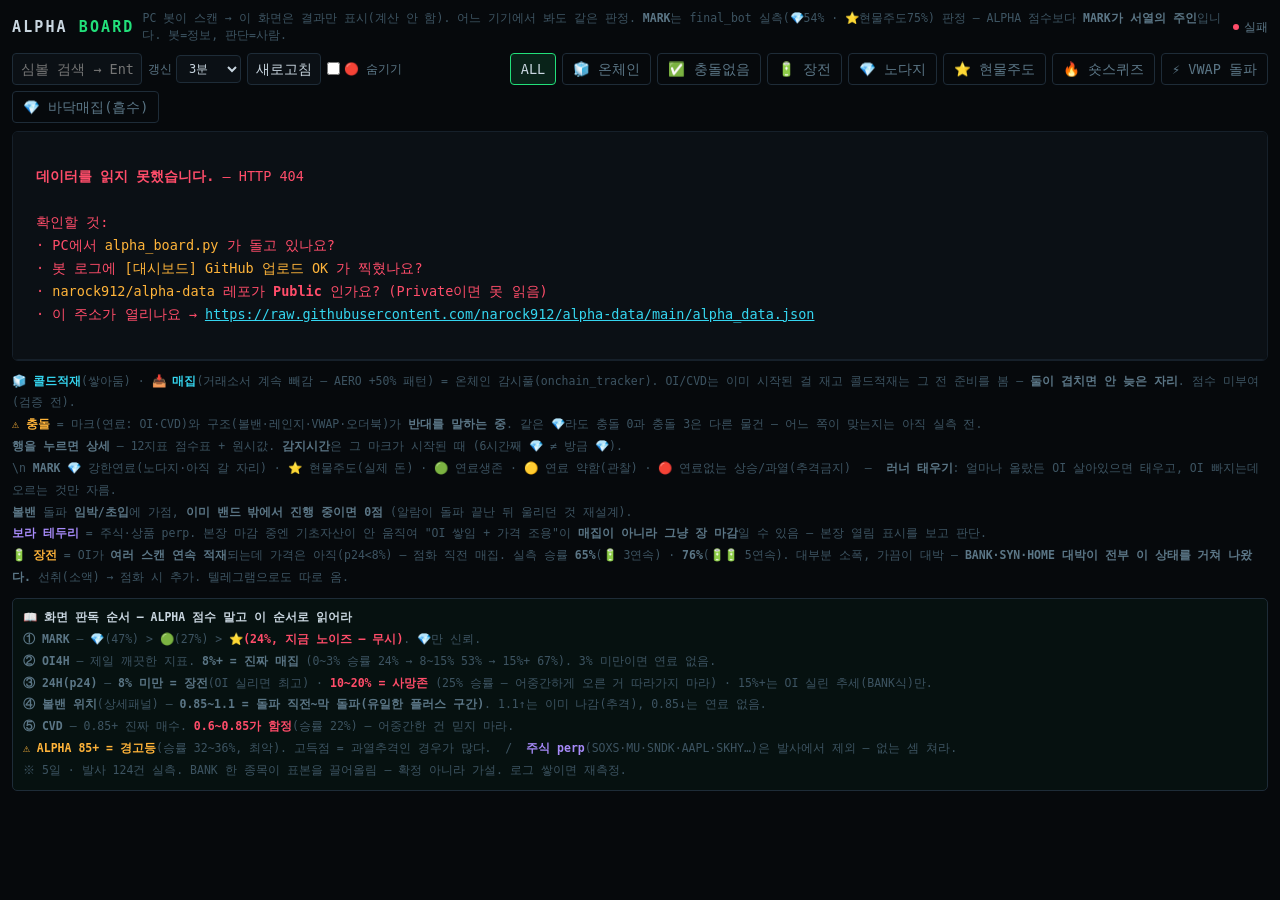
==== index.html @ 2ecbd3dd "Add files via upload" ====
<!DOCTYPE html>
<html lang="ko">
<head>
<meta charset="utf-8">
<meta name="viewport" content="width=device-width, initial-scale=1">
<title>ALPHA BOARD — 판정 순위판</title>
<style>
  :root{
    --bg:#06090c; --panel:#0b1015; --line:#16202a; --line2:#1e2c38;
    --tx:#c9d6e0; --dim:#5b7686; --dim2:#3d5462;
    --grn:#22e07a; --red:#ff4d6a; --amb:#ffb43a; --cyn:#35d6f0; --pur:#a78bfa;
  }
  *{box-sizing:border-box;margin:0;padding:0}
  body{
    background:var(--bg); color:var(--tx);
    font:13.5px/1.5 ui-monospace,"SF Mono",Menlo,Consolas,"Nanum Gothic Coding",monospace;
    -webkit-font-smoothing:antialiased;
  }
  a{color:inherit}
  .wrap{padding:10px 12px 40px}

  /* ── 헤더 ── */
  .top{display:flex;flex-wrap:wrap;gap:8px;align-items:center;margin-bottom:8px}
  .brand{font-weight:700;letter-spacing:.14em;font-size:15px}
  .brand span{color:var(--grn)}
  .note{color:var(--dim2);font-size:11.5px;flex:1 1 260px;line-height:1.5}
  .stat{color:var(--dim);font-size:12px;white-space:nowrap}
  .stat b{color:var(--tx);font-weight:600}
  .live{display:inline-block;width:6px;height:6px;border-radius:50%;
        background:var(--grn);margin-right:5px;vertical-align:1px}
  .live.off{background:var(--red)}
  @media (prefers-reduced-motion:no-preference){
    .live{animation:pulse 2s infinite}
    @keyframes pulse{50%{opacity:.25}}
  }

  /* ── 컨트롤 ── */
  .bar{display:flex;flex-wrap:wrap;gap:6px;align-items:center;margin-bottom:8px}
  input,select,button{
    font:inherit;background:var(--panel);color:var(--tx);
    border:1px solid var(--line2);border-radius:4px;padding:5px 8px;
  }
  input:focus-visible,select:focus-visible,button:focus-visible,
  .tab:focus-visible,th:focus-visible{outline:2px solid var(--cyn);outline-offset:1px}
  button{cursor:pointer}
  button:hover{border-color:var(--dim)}
  .tab{
    background:transparent;border:1px solid var(--line2);border-radius:4px;
    padding:5px 10px;cursor:pointer;color:var(--dim);white-space:nowrap;
  }
  .tab[aria-selected="true"]{color:var(--tx);border-color:var(--grn);
    background:color-mix(in srgb,var(--grn) 12%,transparent)}
  label.f{color:var(--dim);font-size:12px;display:flex;align-items:center;gap:4px}

  /* ── 표 ── */
  .scroll{overflow-x:auto;border:1px solid var(--line);border-radius:6px;background:var(--panel)}
  table{border-collapse:collapse;width:100%;min-width:1980px}
  th,td{padding:7px 9px;text-align:left;white-space:nowrap;
        border-bottom:1px solid var(--line)}
  thead th{
    position:sticky;top:0;z-index:2;background:#080d11;
    color:var(--dim2);font-size:11px;font-weight:700;letter-spacing:.09em;
    cursor:pointer;user-select:none;
  }
  thead th:hover{color:var(--dim)}
  th .ar{color:var(--grn)}
  tbody tr:hover{background:#0f161d}
  tbody tr.tradfi td:first-child{border-left:2px solid var(--pur)}

  .sym{font-weight:700;font-size:14.5px;letter-spacing:.03em}
  .mark{font-size:17px}
  .why{color:var(--dim);font-size:11.5px}
  .chip{
    display:inline-block;padding:2px 6px;border-radius:3px;font-size:11.5px;
    border:1px solid transparent;line-height:1.5;
  }
  .g{color:var(--grn);border-color:color-mix(in srgb,var(--grn) 40%,transparent);
     background:color-mix(in srgb,var(--grn) 10%,transparent)}
  .r{color:var(--red);border-color:color-mix(in srgb,var(--red) 40%,transparent);
     background:color-mix(in srgb,var(--red) 10%,transparent)}
  .a{color:var(--amb);border-color:color-mix(in srgb,var(--amb) 40%,transparent);
     background:color-mix(in srgb,var(--amb) 10%,transparent)}
  .c{color:var(--cyn);border-color:color-mix(in srgb,var(--cyn) 40%,transparent);
     background:color-mix(in srgb,var(--cyn) 10%,transparent)}
  .n{color:var(--dim2);border-color:var(--line2)}
  .p{color:var(--pur);border-color:color-mix(in srgb,var(--pur) 40%,transparent);
     background:color-mix(in srgb,var(--pur) 10%,transparent)}
  .cf{display:inline-block;padding:1px 5px;border-radius:3px;font-size:10.5px;
      color:var(--amb);border:1px solid color-mix(in srgb,var(--amb) 45%,transparent);
      background:color-mix(in srgb,var(--amb) 12%,transparent);margin-left:4px}
  .okc{color:var(--grn);font-size:10.5px;margin-left:4px;opacity:.75}
  .ice{display:inline-block;padding:1px 5px;border-radius:3px;font-size:10.5px;
       color:var(--cyn);border:1px solid color-mix(in srgb,var(--cyn) 50%,transparent);
       background:color-mix(in srgb,var(--cyn) 14%,transparent);margin-left:4px;font-weight:700}
  .num{text-align:right;font-variant-numeric:tabular-nums}
  /* 핵심숫자(근거) 블록과 지표chip(참고) 블록을 시각적으로 가른다 */
  th:nth-child(8),td:nth-child(8){border-left:1px solid var(--line2)}
  th:nth-child(5),td:nth-child(5){border-left:1px solid var(--line2)}
  .up{color:var(--grn)} .dn{color:var(--red)}

  /* ALPHA 막대 */
  .alpha{display:flex;align-items:center;gap:6px;min-width:96px}
  .alpha b{width:34px;text-align:right;font-variant-numeric:tabular-nums}
  .bar-o{flex:1;height:4px;background:var(--line2);border-radius:2px;overflow:hidden}
  .bar-i{height:100%;background:var(--grn)}

  /* 상태 */
  .msg{padding:26px 14px;text-align:center;color:var(--dim)}
  .msg.err{color:var(--red);text-align:left;line-height:1.7}
  .msg.err code{color:var(--amb)}
  /* 상세 패널 */
  .ov{position:fixed;inset:0;background:rgba(3,6,9,.82);z-index:50;
      display:flex;align-items:flex-start;justify-content:center;
      padding:24px 12px;overflow:auto}
  .ov[hidden]{display:none}
  .card{background:var(--panel);border:1px solid var(--line2);border-radius:8px;
        width:min(720px,100%);padding:16px 18px 18px}
  .card h2{font-size:16px;font-weight:700;letter-spacing:.03em;
           display:flex;align-items:center;gap:8px;flex-wrap:wrap}
  .card h2 .x{margin-left:auto;background:transparent;border:1px solid var(--line2);
              color:var(--dim);border-radius:4px;padding:2px 9px;cursor:pointer;font-size:14px}
  .card h2 .x:hover{color:var(--tx);border-color:var(--dim)}
  .sub{color:var(--dim);font-size:12.5px;margin:4px 0 12px;line-height:1.7}
  .sec{color:var(--dim2);font-size:11px;letter-spacing:.12em;font-weight:600;
       border-bottom:1px solid var(--line);padding-bottom:4px;margin:14px 0 8px}
  .sr{display:grid;grid-template-columns:76px 1fr 88px 38px;gap:9px;
      align-items:center;padding:4px 0;font-size:12.5px}
  .sr .nm{color:var(--dim)}
  .sr .tk{height:4px;background:var(--line2);border-radius:2px;position:relative;overflow:hidden}
  .sr .tk i{position:absolute;top:0;bottom:0;left:50%;border-radius:2px}
  .sr .sc{text-align:right;font-variant-numeric:tabular-nums;font-weight:700}
  .kv{display:grid;grid-template-columns:repeat(auto-fill,minmax(132px,1fr));gap:6px}
  .kv div{background:#0e151b;border:1px solid var(--line);border-radius:4px;padding:6px 8px}
  .kv b{display:block;color:var(--dim2);font-size:10.5px;letter-spacing:.08em;
        font-weight:600;margin-bottom:2px}
  .kv span{font-size:13.5px;font-variant-numeric:tabular-nums}
  tbody tr{cursor:pointer}
  .tm{font-size:12.5px;font-variant-numeric:tabular-nums}
  .tm i{display:block;color:var(--dim2);font-size:11px;font-style:normal}
  .legend{margin-top:10px;color:var(--dim2);font-size:11.5px;line-height:1.9}
  .legend b{color:var(--dim)}
</style>
</head>
<body>
<div class="wrap">

  <div class="top">
    <div class="brand">ALPHA <span>BOARD</span></div>
    <div class="note">
      PC 봇이 스캔 → 이 화면은 결과만 표시(계산 안 함). 어느 기기에서 봐도 같은 판정.
      <b style="color:var(--dim)">MARK</b>는 final_bot 실측(💎54% · ⭐현물주도75%) 판정 —
      ALPHA 점수보다 <b style="color:var(--dim)">MARK가 서열의 주인</b>입니다.
      봇=정보, 판단=사람.
    </div>
    <div class="stat" id="stat"><span class="live off"></span>대기</div>
  </div>

  <div class="bar">
    <input id="q" placeholder="심볼 검색 → Enter" style="width:130px" aria-label="심볼 검색">
    <label class="f">갱신
      <select id="iv">
        <option value="0">수동</option>
        <option value="60000">1분</option>
        <option value="180000" selected>3분</option>
        <option value="600000">10분</option>
      </select>
    </label>
    <button id="go">새로고침</button>
    <label class="f" title="🔴는 '이거 쫓지 마라' 경고 — 급등주를 봤을 때 필요합니다">
      <input type="checkbox" id="hidered" style="width:13px;height:13px;accent-color:var(--grn)">
      🔴 숨기기
    </label>
    <span style="flex:1"></span>
    <button class="tab" data-f="all" aria-selected="true">ALL</button>
    <button class="tab" data-f="ice" aria-selected="false"
      title="콜드적재 + 매집 — 준비(온체인) + 점화(OI/CVD) 이중확인">🧊 온체인</button>
    <button class="tab" data-f="clean" aria-selected="false"
      title="연료(마크)와 구조(볼밴·레인지·VWAP·오더북)가 같은 말을 하는 것만">✅ 충돌없음</button>
    <button class="tab" data-f="load" aria-selected="false"
      title="OI 적재 지속 + 가격 아직 = 점화 직전 (실측 승률 65~76%)">🔋 장전</button>
    <button class="tab" data-f="dia" aria-selected="false">💎 노다지</button>
    <button class="tab" data-f="spot" aria-selected="false">⭐ 현물주도</button>
    <button class="tab" data-f="sq" aria-selected="false">🔥 숏스퀴즈</button>
    <button class="tab" data-f="vwap" aria-selected="false">⚡ VWAP 돌파</button>
    <button class="tab" data-f="acc" aria-selected="false">💎 바닥매집(흡수)</button>
  </div>

  <div class="scroll">
    <table>
      <thead><tr id="head"></tr></thead>
      <tbody id="body"><tr><td colspan="19"><div class="msg">불러오는 중…</div></td></tr></tbody>
    </table>
  </div>

  <div class="legend">
    <b style="color:var(--cyn)">🧊 콜드적재</b>(쌓아둠) · <b style="color:var(--cyn)">📥 매집</b>(거래소서 계속 빼감 — AERO +50% 패턴)
    = 온체인 감시풀(onchain_tracker).
    OI/CVD는 이미 시작된 걸 재고 콜드적재는 그 전 준비를 봄 — <b>둘이 겹치면 안 늦은 자리</b>.
    점수 미부여(검증 전).<br>
    <b style="color:var(--amb)">⚠️ 충돌</b> = 마크(연료: OI·CVD)와 구조(볼밴·레인지·VWAP·오더북)가
    <b>반대를 말하는 중</b>. 같은 💎라도 충돌 0과 충돌 3은 다른 물건 —
    어느 쪽이 맞는지는 아직 실측 전.<br>
    <b>행을 누르면 상세</b> — 12지표 점수표 + 원시값. <b>감지시간</b>은 그 마크가 시작된 때 (6시간째 💎 ≠ 방금 💎).<br>\n    <b>MARK</b> 💎 강한연료(노다지·아직 갈 자리) · ⭐ 현물주도(실제 돈) · 🟢 연료생존 ·
    🟡 연료 약함(관찰) · 🔴 연료없는 상승/과열(추격금지) &nbsp;—&nbsp;
    <b>러너 태우기</b>: 얼마나 올랐든 OI 살아있으면 태우고, OI 빠지는데 오르는 것만 자름.<br>
    <b>볼밴</b> 돌파 <b>임박/초입</b>에 가점, <b>이미 밴드 밖에서 진행 중이면 0점</b>
    (알람이 돌파 끝난 뒤 울리던 것 재설계).<br>
    <b style="color:var(--pur)">보라 테두리</b> = 주식·상품 perp. 본장 마감 중엔 기초자산이 안 움직여
    "OI 쌓임 + 가격 조용"이 <b>매집이 아니라 그냥 장 마감</b>일 수 있음 — 본장 열림 표시를 보고 판단.<br>
    <b style="color:var(--amb)">🔋 장전</b> = OI가 <b>여러 스캔 연속 적재</b>되는데 가격은 아직(p24&lt;8%) — 점화 직전 매집.
    실측 승률 <b>65%</b>(🔋 3연속) · <b>76%</b>(🔋🔋 5연속). 대부분 소폭, 가끔이 대박 —
    <b>BANK·SYN·HOME 대박이 전부 이 상태를 거쳐 나왔다.</b> 선취(소액) → 점화 시 추가.
    텔레그램으로도 따로 옴.

    <div style="margin-top:9px;padding:8px 10px;border:1px solid var(--line2);border-radius:5px;
                background:color-mix(in srgb,var(--grn) 4%,transparent)">
      <b style="color:var(--tx)">📖 화면 판독 순서 — ALPHA 점수 말고 이 순서로 읽어라</b><br>
      <b>① MARK</b> — 💎(47%) &gt; 🟢(27%) &gt; <b style="color:var(--red)">⭐(24%, 지금 노이즈 — 무시)</b>.
      💎만 신뢰.<br>
      <b>② OI4H</b> — 제일 깨끗한 지표. <b style="color:var(--dim)">8%+ = 진짜 매집</b>
      (0~3% 승률 24% → 8~15% 53% → 15%+ 67%). 3% 미만이면 연료 없음.<br>
      <b>③ 24H(p24)</b> — <b>8% 미만 = 장전</b>(OI 실리면 최고) · <b style="color:var(--red)">10~20% = 사망존</b>
      (25% 승률 — 어중간하게 오른 거 따라가지 마라) · 15%+는 OI 실린 추세(BANK식)만.<br>
      <b>④ 볼밴 위치</b>(상세패널) — <b style="color:var(--dim)">0.85~1.1 = 돌파 직전~막 돌파(유일한 플러스 구간)</b>.
      1.1↑는 이미 나감(추격), 0.85↓는 연료 없음.<br>
      <b>⑤ CVD</b> — 0.85+ 진짜 매수. <b style="color:var(--red)">0.6~0.85가 함정</b>(승률 22%) — 어중간한 건 믿지 마라.<br>
      <b style="color:var(--amb)">⚠️ ALPHA 85+ = 경고등</b>(승률 32~36%, 최악). 고득점 = 과열추격인 경우가 많다.
      &nbsp;/&nbsp; <b style="color:var(--pur)">주식 perp</b>(SOXS·MU·SNDK·AAPL·SKHY…)은 발사에서 제외 — 없는 셈 쳐라.<br>
      <span style="color:var(--dim2)">※ 5일 · 발사 124건 실측. BANK 한 종목이 표본을 끌어올림 — 확정 아니라 가설. 로그 쌓이면 재측정.</span>
    </div>
  </div>
</div>

<div class="ov" id="ov" hidden role="dialog" aria-modal="true" aria-label="종목 상세">
  <div class="card" id="card"></div>
</div>

<script>
/* ══════════════════════════════════════════════════════════════
   ALPHA BOARD — 뷰어 (계산 0줄)
   alpha_data.json 을 읽어 그리기만 한다. 판정/점수는 전부 alpha_board.py.
   이유: 브라우저에서도 계산하면 entry_mark 구현체가 2개가 되고 조용히 갈라진다.
        화면엔 💎인데 텔레는 안 오는 버그 → 엔진은 하나만.
   ══════════════════════════════════════════════════════════════ */
/* ── 설정 — 레포/아이디 바꿨으면 여기만 고치면 됨 ─────────────────────
   JSON을 Pages 레포가 아니라 별도 레포에서 읽는 이유:
   GitHub Pages는 시간당 빌드 10회 소프트 제한이 있어서, 3분마다 푸시하면
   시간당 20회 → 절반이 큐에 갇혀 '업로드는 OK인데 웹은 옛날 데이터'가 된다.
   Pages 없는 레포는 빌드가 아예 안 생기므로 제한과 무관.               */
const GH_OWNER = "narock912";
const GH_DATA  = "alpha-data";      // JSON 전용 레포 (Pages 끄기)
const GH_BR    = "main";
const DATA_URL = `https://raw.githubusercontent.com/${GH_OWNER}/${GH_DATA}/${GH_BR}/alpha_data.json`;
const LOCAL_URL = "alpha_data.json";   // 로컬 테스트용 폴백 (HTML 옆에 json 두고 열 때)
const MARK_ORDER = {"💎":0,"⭐":1,"🟢":2,"🟡":3,"🔴":4};
const $ = s => document.querySelector(s);
const num = (x,d=0) => { const v=parseFloat(x); return Number.isFinite(v)?v:d; };

let D = null, FILT = "all", SORT = {k:"mark", asc:true}, TIMER = null;

/* 컬럼은 JSON의 cols가 정한다 — 봇에 지표를 추가해도 이 파일은 안 고쳐도 됨.
   지표 컬럼(g)은 chip으로, 숫자 컬럼은 우측정렬로 그린다. */
const NUMCOLS = [["oi4","OI 4H"],["cvd","CVD"],["fr","FR%"],["p24","24H"]];
const FIXED   = [["since","감지시간"],["mark","MARK"],["base","SYMBOL"],["alpha","ALPHA"]];
let CHIPCOLS = [];
/* 순서: [감지시간·MARK·SYMBOL·ALPHA] → [OI/CVD/FR/24H] → [12지표 chip]
   핵심숫자를 앞으로 뺀 이유: OI 4H·CVD·FR·24H 는 MARK를 결정하는 '근거'다.
   chip 12개는 참고용인데 얘들이 앞을 다 먹으면 정작 근거를 보려고 가로스크롤을
   해야 한다. 판단에 필요한 순서대로 놓는다. */
const allCols = () => [...FIXED, ...NUMCOLS, ...CHIPCOLS.map(c=>[c,c])];
const SPAN = () => allCols().length;

async function load(){
  const stat = $("#stat");
  stat.innerHTML = '<span class="live"></span>불러오는 중…';
  try{
    // ?t= 는 캐시 무력화 — raw.githubusercontent 는 5분 캐시라 이게 없으면 옛 데이터를 문다
    let j = null, err = null;
    for(const u of [DATA_URL, LOCAL_URL]){        // 원격 → 실패시 로컬(테스트용)
      try{
        const r = await fetch(`${u}?t=${Date.now()}`, {cache:"no-store"});
        if(!r.ok){ err = "HTTP " + r.status; continue; }
        j = await r.json(); break;
      }catch(e){ err = String(e.message || e); }
    }
    if(!j) throw new Error(err || "불러오기 실패");
    if(!j || !Array.isArray(j.rows)) throw new Error("rows 없음 — 봇이 아직 안 올렸을 수 있음");
    CHIPCOLS = Array.isArray(j.cols) && j.cols.length
      ? j.cols.filter(c => typeof c === "string")
      : ["흡수/이탈","VWAP","MTF","스퀴즈","ATR","FLOW","SURGE"];  // 구버전 JSON 대비
    D = j;
    render();
    const age = Math.round((Date.now()/1000 - num(j.updated_ts))/60);
    const stale = age > Math.max(10, num(j.scan_sec,180)/60*3);
    stat.innerHTML = `<span class="live ${stale?"off":""}"></span>`
      + `<b>${j.rows.length}</b> symbols · ${j.updated || "?"}`
      + (stale ? ` <b style="color:var(--red)">· ${age}분 전 (봇 멈춤?)</b>` : "")
      + ` · 미국 본장 <b style="color:${j.us_open?"var(--grn)":"var(--dim2)"}">${j.us_open?"열림":"마감"}</b>`
      + ` · 청산WS <b style="color:${j.ws?"var(--grn)":"var(--red)"}">${j.ws?"연결":"끊김"}</b>`
      + (num(j.liq_events) ? ` <span style="color:var(--dim2)">(${num(j.liq_events).toLocaleString()}건)</span>` : "");
  }catch(e){
    stat.innerHTML = '<span class="live off"></span>실패';
    $("#body").innerHTML = `<tr><td colspan="${SPAN()}"><div class="msg err">
      <b>데이터를 읽지 못했습니다.</b> — ${String(e.message||e)}<br><br>
      확인할 것:<br>
      · PC에서 <code>alpha_board.py</code> 가 돌고 있나요?<br>
      · 봇 로그에 <code>[대시보드] GitHub 업로드 OK</code> 가 찍혔나요?<br>
      · <code>${GH_OWNER}/${GH_DATA}</code> 레포가 <b>Public</b> 인가요? (Private이면 못 읽음)<br>
      · 이 주소가 열리나요 → <a href="${DATA_URL}" target="_blank" rel="noopener"
        style="color:var(--cyn)">${DATA_URL}</a>
    </div></td></tr>`;
  }
}

function render(){
  if(!D) return;
  const q = $("#q").value.trim().toUpperCase();
  let r = D.rows.slice();
  if($("#hidered").checked) r = r.filter(x => x.mark !== "🔴");
  if(q) r = r.filter(x => String(x.base||"").includes(q) || String(x.sym||"").includes(q));
  if(FILT==="ice")   r = r.filter(x => x.onchain);
  if(FILT==="clean") r = r.filter(x => ["💎","⭐","🟢"].includes(x.mark)
                                        && !(x.conflict||[]).length);
  if(FILT==="load") r = r.filter(x => x.loading);
  if(FILT==="dia")  r = r.filter(x => x.mark==="💎");
  if(FILT==="spot") r = r.filter(x => x.mark==="⭐");
  if(FILT==="sq")   r = r.filter(x => num(x.fr) < -0.01);
  if(FILT==="vwap") r = r.filter(x => !x.vwap_broke);
  if(FILT==="acc")  r = r.filter(x => num(x.oi4) >= 10 && num(x.p24) < 8);

  const k = SORT.k, sg = SORT.asc ? 1 : -1;
  const chipVal = (row,name) => {
    const g = Array.isArray(row.g) ? row.g.find(y => Array.isArray(y) && y[0]===name) : null;
    return g ? num(g[2]) : 0;
  };
  r.sort((a,b) => {
    if(k==="mark"){
      const d = (MARK_ORDER[a.mark]??9) - (MARK_ORDER[b.mark]??9);
      return d!==0 ? d*sg : num(b.alpha)-num(a.alpha);   // 동점은 항상 ALPHA 높은 순
    }
    if(k==="base") return String(a.base).localeCompare(String(b.base))*sg;
    if(CHIPCOLS.includes(k))
      return (chipVal(a,k)-chipVal(b,k))*sg;
    return (num(a[k])-num(b[k]))*sg;
  });

  $("#head").innerHTML = allCols().map(([key,lab]) =>
    `<th data-k="${key}" tabindex="0">${lab}${SORT.k===key?`<span class="ar">${SORT.asc?"▲":"▼"}</span>`:""}</th>`).join("");

  if(!r.length){
    $("#body").innerHTML = `<tr><td colspan="${SPAN()}"><div class="msg">
      조건에 맞는 종목이 없습니다 — 탭을 <b>ALL</b>로 바꿔보세요.</div></td></tr>`;
    return;
  }

  $("#body").innerHTML = r.map(x => {
    const G = Array.isArray(x.g) ? x.g : [];     // ← 방어: g 없으면 빈 배열 (지난번 .map() 크래시)
    const M = Object.fromEntries(G.filter(y=>Array.isArray(y)).map(y => [y[0], y]));
    const cell = name => {
      const y = M[name];
      if(!y) return `<td><span class="chip n">—</span></td>`;
      const v = num(y[2]);
      return `<td><span class="chip ${v>0?"g":v<0?"r":"n"}">${y[1]}</span></td>`;
    };
    const p24 = num(x.p24), oi4 = num(x.oi4), cvd = num(x.cvd), fr = num(x.fr);
    const alpha = Math.max(0, Math.min(100, num(x.alpha)));
    return `<tr class="${x.tradfi?"tradfi":""}" data-sym="${x.sym}">
      <td>${sinceCell(x)}</td>
      <td><span class="mark">${x.mark||"·"}</span></td>
      <td><span class="sym">${x.base||x.sym||"?"}</span>${x.tradfi?' <span class="chip p">주식</span>':""}
          ${x.spot_fuel?' <span class="chip c">현물</span>':""}${iceTag(x)}${x.loading?` <span class="chip a" title="OI 적재 지속 + 가격 아직 = 점화 직전 (실측 승률 ${x.loading>=2?"76":"65"}%)">🔋${x.loading>=2?"🔋":""} 장전</span>`:""}
          <div class="why">${x.why||""}${conflictTag(x)}</div></td>
      <td><div class="alpha"><b>${alpha}</b>
          <div class="bar-o"><div class="bar-i" style="width:${alpha}%"></div></div></div></td>
      <td class="num ${oi4>=0?"up":"dn"}">${oi4>=0?"+":""}${oi4.toFixed(1)}%</td>
      <td class="num ${cvd>=0.55?"up":cvd<0.5?"dn":""}">${(cvd*100).toFixed(0)}%</td>
      <td class="num ${fr<0?"up":"dn"}">${fr.toFixed(4)}%${fr<=-0.05?" ⚡":""}</td>
      <td class="num"><span class="${p24>=0?"up":"dn"}">${p24>=0?"+":""}${p24.toFixed(2)}%</span></td>
      ${CHIPCOLS.map(cell).join("")}
    </tr>`;
  }).join("");
}

/* ── 감지시간 — '방금 💎'와 '6시간째 💎'는 완전히 다른 상황이라 반드시 보여준다 ── */
const dur = mn => mn < 60 ? `${mn}분째`
  : mn < 1440 ? `${Math.floor(mn/60)}시간 ${mn%60}분째`
  : `${Math.floor(mn/1440)}일 ${Math.floor(mn%1440/60)}시간째`;
function sinceCell(x){
  const ts = num(x.since), mn = num(x.since_min);
  if(!ts) return `<span class="tm" style="color:var(--dim2)">—</span>`;
  const t = new Date(ts*1000).toLocaleTimeString("ko-KR",{hour:"2-digit",minute:"2-digit",hour12:false});
  const fresh = mn < 30;
  return `<span class="tm" style="color:${fresh?"var(--grn)":"var(--tx)"}">${t}<i>${mn?dur(mn):"방금"}</i></span>`;
}

/* ── 🧊 콜드적재 — onchain_tracker가 준 명단.
   OI/CVD는 '이미 시작된 것'을 재고, 콜드적재는 그 전 '준비 동작'을 본다.
   그래서 alpha_board 단독은 늘 늦는다(MET: 볼밴 이미 감 · 이미 +16%).
   준비(온체인) + 점화(OI/CVD)가 겹치는 자리가 유일하게 안 늦는 곳.
   ★ 단 점수는 안 준다 — 콜드 명단 실측이 절반 이상 마이너스라(IN -25%,
     GWEI -46%) 검증 전이다. alpha_stats가 🧊 유무로 성과를 갈라 답을 준다. */
const SRC_ICO = {"cold":"🧊", "accum":"📥", "cold+accum":"🧊📥"};
const SRC_TXT = {"cold":"콜드적재", "accum":"매집(거래소 인출)", "cold+accum":"콜드적재+매집"};
function iceTag(x){
  const c = x.onchain;
  if(!c || typeof c !== "object") return "";
  const src = c.src || "?";
  const d = [];
  if(c.cold_score != null) d.push(`콜드 ${c.cold_days}일 $${(num(c.cold_usd)/1e6).toFixed(1)}M 지갑${c.cold_wallets}`);
  if(c.accum_score != null) d.push(`매집 ${c.accum_days}일 $${(num(c.accum_usd)/1e6).toFixed(1)}M 지갑${c.accum_wallets} 인출${c.accum_wd}회`);
  if(c.conc) d.push("⚠️ 저float 고집중 — 왕복 주의");
  const days = c.cold_days ?? c.accum_days ?? "";
  return `<span class="ice" title="${SRC_TXT[src]||src} · 점수 ${c.score}\n${d.join("\n")}">`
       + `${SRC_ICO[src]||"🧊"} ${c.score}${days!==""?" · "+days+"d":""}</span>`;
}

/* ── 충돌 — 마크(연료)와 구조 지표가 반대를 말하는 지점 ──
   같은 💎라도 충돌 0(SNDK: 연료 찼는데 가격 안 움직임)과 충돌 3(MET: 연료만
   좋고 밴드는 이미 뚫림)은 완전히 다른 물건이다. 어느 쪽이 맞는지는 실측이
   답한다 — 여기선 어긋난 곳만 보여준다. 판단은 사람이. */
function conflictTag(x){
  if(!["💎","⭐","🟢"].includes(x.mark)) return "";
  const c = Array.isArray(x.conflict) ? x.conflict : [];
  return c.length
    ? `<span class="cf" title="연료는 좋다는데 구조는 반대">⚠️ ${c.join(" · ")}</span>`
    : `<span class="okc" title="연료와 구조가 같은 말">✅ 충돌없음</span>`;
}

/* ── 상세 패널 — 표엔 chip 라벨만 보이니 원시값은 여기서 ── */
function detail(sym){
  const x = (D?.rows||[]).find(r => r.sym === sym);
  if(!x) return;
  const G = Array.isArray(x.g) ? x.g.filter(y=>Array.isArray(y)) : [];
  const mx = Math.max(28, ...G.map(y=>Math.abs(num(y[2]))));
  const rows = G.map(y => {
    const v = num(y[2]), w = Math.abs(v)/mx*50;
    const col = v>0 ? "var(--grn)" : v<0 ? "var(--red)" : "var(--dim2)";
    return `<div class="sr">
      <div class="nm">${y[0]}</div>
      <div style="color:${v?col:"var(--dim)"}">${y[1]}</div>
      <div class="tk"><i style="background:${col};${v>=0?`left:50%;width:${w}%`:`right:50%;width:${w}%`}"></i></div>
      <div class="sc" style="color:${col}">${v>0?"+":""}${v||0}</div></div>`;
  }).join("");
  const f = (v,d=2,s="") => v===null||v===undefined||v==="" ? "—"
      : (typeof v==="number" ? (v>=0&&s==="+"?"+":"")+v.toFixed(d) : v);
  const liq = Array.isArray(x.liq)
    ? `숏 $${(num(x.liq[0])/1e3).toFixed(0)}K / 롱 $${(num(x.liq[1])/1e3).toFixed(0)}K (${num(x.liq[2])}건)`
    : "데이터 없음";
  const kv = [
    ["24H", f(x.p24,2,"+")+"%"], ["4H", f(x.ret4,2,"+")+"%"],
    ["OI 4H", f(x.oi4,1,"+")+"%"], ["OI 1H", f(x.oi1,1,"+")+"%"],
    ["CVD 매수", (num(x.cvd)*100).toFixed(0)+"%"], ["FR", f(x.fr,4,"+")+"%"],
    ["ATR", f(x.atr,2)+"%"], ["FLOW", f(x.flow,1,"+")],
    ["SURGE", "×"+f(x.surge,2)],
    ["볼밴 위치", f(x.bb_pos,2) + (x.bb_squeeze?" 압축":"") + (x.bb_just_broke?" 방금돌파":"")],
    ["레인지", x.rng===null||x.rng===undefined ? "—" : (num(x.rng)*100).toFixed(0)+"%"],
    ["김프", x.kimp===null||x.kimp===undefined ? "—" : f(x.kimp,2,"+")+"%"],
    ["청산 4H", liq],
    ["거래대금", "$"+(num(x.turnover)/1e6).toFixed(1)+"M"],
  ].map(([k,v]) => `<div><b>${k}</b><span>${v}</span></div>`).join("");
  const cd = (x.onchain && typeof x.onchain === "object") ? x.onchain : null;
  const iceBox = !cd ? "" : `<div class="sec">${SRC_ICO[cd.src]||"🧊"} ${SRC_TXT[cd.src]||cd.src} · 점수 ${cd.score}</div>
    <div class="sub" style="color:var(--cyn)">
      ${cd.cold_score!=null ? `<b>콜드적재</b> ${cd.cold_days}일차 · $${(num(cd.cold_usd)/1e6).toFixed(1)}M
        · 이체 ${cd.cold_n}회 · 지갑 ${cd.cold_wallets}개 · 펌프점수 ${cd.cold_score} ${cd.mark||""}<br>` : ""}
      ${cd.accum_score!=null ? `<b>매집</b> ${cd.accum_days}일차 · $${(num(cd.accum_usd)/1e6).toFixed(1)}M
        · 인출 ${cd.accum_wd}회 · 지갑 ${cd.accum_wallets}개 · 매집점수 ${cd.accum_score}<br>` : ""}
      ${cd.conc ? `<span style="color:var(--amb)">⚠️ 저float 고집중 — 왕복(가짜 매집) 주의</span><br>` : ""}
      <span style="color:var(--dim)">콜드 = 거래소에서 빼서 콜드지갑에 쌓아둠.
      매집 = 거래소에서 계속 빼가는 중(AERO 패턴, +50%).
      온체인이 준비를, 이 보드가 점화를 봅니다 — 둘 다 확인된 자리.
      단 어느 유형이 나은지는 아직 실측 전이라 점수는 안 붙였습니다.</span></div>`;
  const cfl = Array.isArray(x.conflict) ? x.conflict : [];
  const cfBox = !["💎","⭐","🟢"].includes(x.mark) ? "" : (cfl.length
    ? `<div class="sec">⚠️ 충돌 ${cfl.length}개</div>
       <div class="sub" style="color:var(--amb)">${cfl.join(" · ")}<br>
       <span style="color:var(--dim)">마크는 연료(OI·CVD)만 봅니다. 위 지표들은 구조를 보고
       반대를 말하고 있습니다 — 같은 ${x.mark} 라도 충돌 0 과는 다른 물건입니다.</span></div>`
    : `<div class="sec">✅ 충돌 없음</div>
       <div class="sub" style="color:var(--grn)">연료와 구조가 같은 말을 합니다.</div>`);
  const tags = [
    x.tradfi ? `<span class="chip p">주식 perp · 본장 ${D.us_open?"열림":"마감"}</span>` : "",
    x.spot_fuel ? `<span class="chip c">현물주도</span>` : "",
    x.pinned ? `<span class="chip n">관심종목(순위밖)</span>` : "",
    num(x.turnover) < 10e6 ? `<span class="chip a">저유동 — 소액만</span>` : "",
  ].join(" ");
  $("#card").innerHTML = `
    <h2><span style="font-size:20px">${x.mark||"·"}</span> ${x.base||x.sym}
        <span style="color:var(--dim)">[${num(x.alpha)}/100] #${num(x.rank)}</span>
        <button class="x" id="xbtn" aria-label="닫기">✕</button></h2>
    <div class="sub">${x.why||""}<br>
      🕐 감지 ${x.since?new Date(num(x.since)*1000).toLocaleString("ko-KR",{hour12:false}):"—"}
      ${num(x.since_min)?" · "+dur(num(x.since_min)):" · 방금"}
      ${tags?"<br>"+tags:""}</div>
    ${iceBox}${cfBox}
    <div class="sec">지표 점수 (합 ${G.reduce((s,y)=>s+num(y[2]),0)} + 기본 30 = ALPHA ${num(x.alpha)})</div>
    ${rows||'<div class="sub">지표 없음</div>'}
    <div class="sec">원시값</div><div class="kv">${kv}</div>`;
  $("#ov").hidden = false;
  $("#xbtn").onclick = close_;
  $("#xbtn").focus();
}
const close_ = () => { $("#ov").hidden = true; };
$("#ov").onclick = e => { if(e.target.id === "ov") close_(); };
document.addEventListener("keydown", e => { if(e.key === "Escape") close_(); });
$("#body").addEventListener("click", e => {
  const tr = e.target.closest("tr[data-sym]");
  if(tr) detail(tr.dataset.sym);
});

$("#go").onclick = load;
$("#hidered").onchange = () => D && render();
$("#q").oninput = () => D && render();
$("#q").addEventListener("keydown", e => {
  if(e.key !== "Enter" || !D) return;
  const q = $("#q").value.trim().toUpperCase();
  const hit = D.rows.filter(r => String(r.base||"").includes(q) || String(r.sym||"").includes(q));
  if(hit.length) detail(hit[0].sym);        // 검색 후 Enter = 그 종목 상세
});
document.querySelectorAll(".tab").forEach(b => b.onclick = () => {
  document.querySelectorAll(".tab").forEach(o => o.setAttribute("aria-selected","false"));
  b.setAttribute("aria-selected","true");
  FILT = b.dataset.f; if(D) render();
});
$("#head").addEventListener("click", e => {
  const th = e.target.closest("th"); if(!th) return;
  const k = th.dataset.k;
  SORT = (SORT.k===k) ? {k, asc:!SORT.asc} : {k, asc: k==="mark"||k==="base"};
  render();
});
$("#head").addEventListener("keydown", e => {
  if(e.key==="Enter"||e.key===" "){ e.preventDefault(); e.target.click(); }
});
function resetTimer(){
  clearInterval(TIMER);
  const ms = parseInt($("#iv").value, 10);
  if(ms > 0) TIMER = setInterval(load, ms);
}
$("#iv").onchange = resetTimer;
resetTimer();
load();
</script>
</body>
</html>
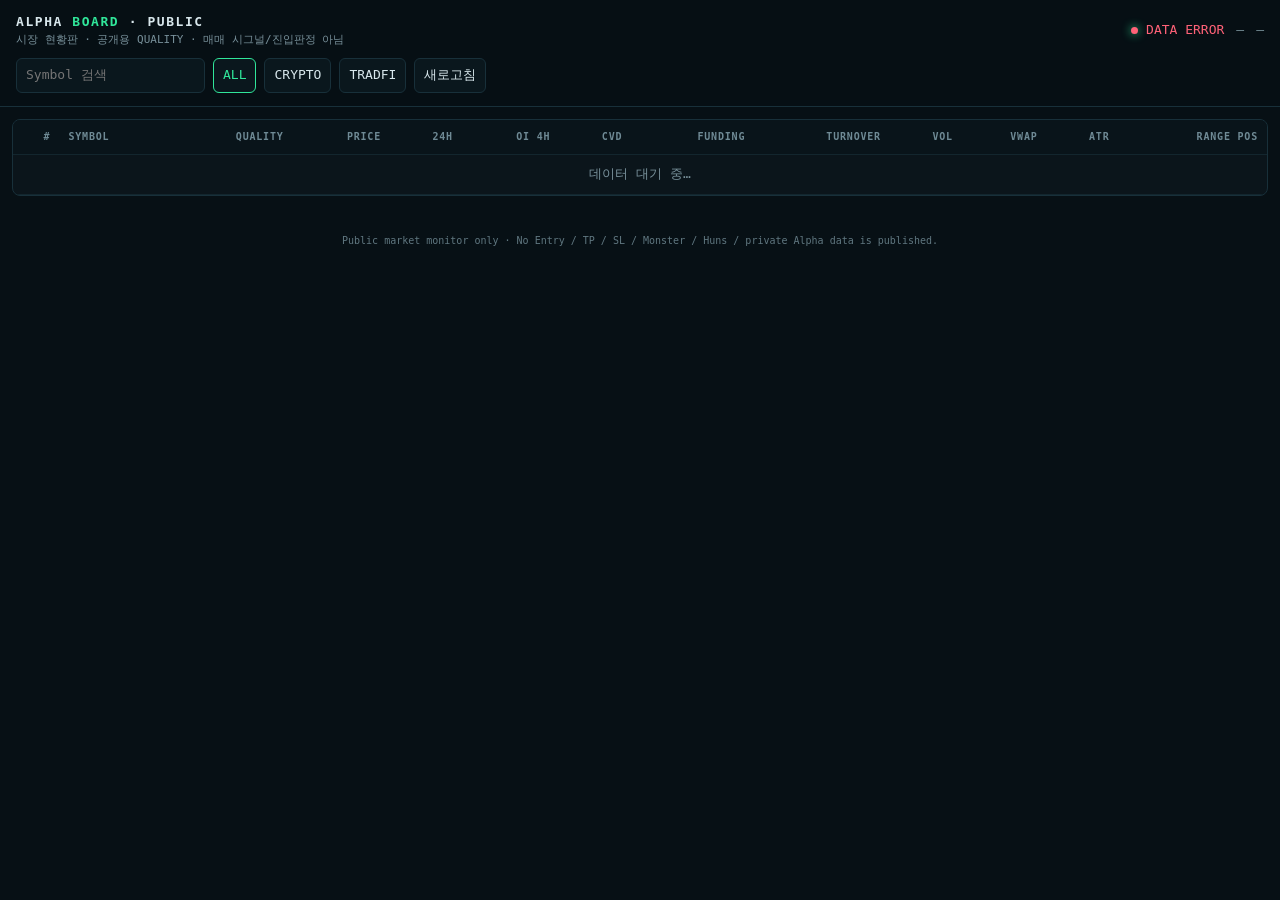
==== commit bb76a94a: "Public Alpha Board dashboard" ====
--- a/index.html
+++ b/index.html
@@ -1,544 +1,51 @@
-<!DOCTYPE html>
+<!doctype html>
 <html lang="ko">
 <head>
-<meta charset="utf-8">
-<meta name="viewport" content="width=device-width, initial-scale=1">
-<title>ALPHA BOARD — 판정 순위판</title>
+<meta charset="utf-8" />
+<meta name="viewport" content="width=device-width,initial-scale=1" />
+<meta name="color-scheme" content="dark" />
+<title>ALPHA BOARD · Public Market Monitor</title>
 <style>
-  :root{
-    --bg:#06090c; --panel:#0b1015; --line:#16202a; --line2:#1e2c38;
-    --tx:#c9d6e0; --dim:#5b7686; --dim2:#3d5462;
-    --grn:#22e07a; --red:#ff4d6a; --amb:#ffb43a; --cyn:#35d6f0; --pur:#a78bfa;
-  }
-  *{box-sizing:border-box;margin:0;padding:0}
-  body{
-    background:var(--bg); color:var(--tx);
-    font:13.5px/1.5 ui-monospace,"SF Mono",Menlo,Consolas,"Nanum Gothic Coding",monospace;
-    -webkit-font-smoothing:antialiased;
-  }
-  a{color:inherit}
-  .wrap{padding:10px 12px 40px}
-
-  /* ── 헤더 ── */
-  .top{display:flex;flex-wrap:wrap;gap:8px;align-items:center;margin-bottom:8px}
-  .brand{font-weight:700;letter-spacing:.14em;font-size:15px}
-  .brand span{color:var(--grn)}
-  .note{color:var(--dim2);font-size:11.5px;flex:1 1 260px;line-height:1.5}
-  .stat{color:var(--dim);font-size:12px;white-space:nowrap}
-  .stat b{color:var(--tx);font-weight:600}
-  .live{display:inline-block;width:6px;height:6px;border-radius:50%;
-        background:var(--grn);margin-right:5px;vertical-align:1px}
-  .live.off{background:var(--red)}
-  @media (prefers-reduced-motion:no-preference){
-    .live{animation:pulse 2s infinite}
-    @keyframes pulse{50%{opacity:.25}}
-  }
-
-  /* ── 컨트롤 ── */
-  .bar{display:flex;flex-wrap:wrap;gap:6px;align-items:center;margin-bottom:8px}
-  input,select,button{
-    font:inherit;background:var(--panel);color:var(--tx);
-    border:1px solid var(--line2);border-radius:4px;padding:5px 8px;
-  }
-  input:focus-visible,select:focus-visible,button:focus-visible,
-  .tab:focus-visible,th:focus-visible{outline:2px solid var(--cyn);outline-offset:1px}
-  button{cursor:pointer}
-  button:hover{border-color:var(--dim)}
-  .tab{
-    background:transparent;border:1px solid var(--line2);border-radius:4px;
-    padding:5px 10px;cursor:pointer;color:var(--dim);white-space:nowrap;
-  }
-  .tab[aria-selected="true"]{color:var(--tx);border-color:var(--grn);
-    background:color-mix(in srgb,var(--grn) 12%,transparent)}
-  label.f{color:var(--dim);font-size:12px;display:flex;align-items:center;gap:4px}
-
-  /* ── 표 ── */
-  .scroll{overflow-x:auto;border:1px solid var(--line);border-radius:6px;background:var(--panel)}
-  table{border-collapse:collapse;width:100%;min-width:1980px}
-  th,td{padding:7px 9px;text-align:left;white-space:nowrap;
-        border-bottom:1px solid var(--line)}
-  thead th{
-    position:sticky;top:0;z-index:2;background:#080d11;
-    color:var(--dim2);font-size:11px;font-weight:700;letter-spacing:.09em;
-    cursor:pointer;user-select:none;
-  }
-  thead th:hover{color:var(--dim)}
-  th .ar{color:var(--grn)}
-  tbody tr:hover{background:#0f161d}
-  tbody tr.tradfi td:first-child{border-left:2px solid var(--pur)}
-
-  .sym{font-weight:700;font-size:14.5px;letter-spacing:.03em}
-  .mark{font-size:17px}
-  .why{color:var(--dim);font-size:11.5px}
-  .chip{
-    display:inline-block;padding:2px 6px;border-radius:3px;font-size:11.5px;
-    border:1px solid transparent;line-height:1.5;
-  }
-  .g{color:var(--grn);border-color:color-mix(in srgb,var(--grn) 40%,transparent);
-     background:color-mix(in srgb,var(--grn) 10%,transparent)}
-  .r{color:var(--red);border-color:color-mix(in srgb,var(--red) 40%,transparent);
-     background:color-mix(in srgb,var(--red) 10%,transparent)}
-  .a{color:var(--amb);border-color:color-mix(in srgb,var(--amb) 40%,transparent);
-     background:color-mix(in srgb,var(--amb) 10%,transparent)}
-  .c{color:var(--cyn);border-color:color-mix(in srgb,var(--cyn) 40%,transparent);
-     background:color-mix(in srgb,var(--cyn) 10%,transparent)}
-  .n{color:var(--dim2);border-color:var(--line2)}
-  .p{color:var(--pur);border-color:color-mix(in srgb,var(--pur) 40%,transparent);
-     background:color-mix(in srgb,var(--pur) 10%,transparent)}
-  .cf{display:inline-block;padding:1px 5px;border-radius:3px;font-size:10.5px;
-      color:var(--amb);border:1px solid color-mix(in srgb,var(--amb) 45%,transparent);
-      background:color-mix(in srgb,var(--amb) 12%,transparent);margin-left:4px}
-  .okc{color:var(--grn);font-size:10.5px;margin-left:4px;opacity:.75}
-  .ice{display:inline-block;padding:1px 5px;border-radius:3px;font-size:10.5px;
-       color:var(--cyn);border:1px solid color-mix(in srgb,var(--cyn) 50%,transparent);
-       background:color-mix(in srgb,var(--cyn) 14%,transparent);margin-left:4px;font-weight:700}
-  .num{text-align:right;font-variant-numeric:tabular-nums}
-  /* 핵심숫자(근거) 블록과 지표chip(참고) 블록을 시각적으로 가른다 */
-  th:nth-child(8),td:nth-child(8){border-left:1px solid var(--line2)}
-  th:nth-child(5),td:nth-child(5){border-left:1px solid var(--line2)}
-  .up{color:var(--grn)} .dn{color:var(--red)}
-
-  /* ALPHA 막대 */
-  .alpha{display:flex;align-items:center;gap:6px;min-width:96px}
-  .alpha b{width:34px;text-align:right;font-variant-numeric:tabular-nums}
-  .bar-o{flex:1;height:4px;background:var(--line2);border-radius:2px;overflow:hidden}
-  .bar-i{height:100%;background:var(--grn)}
-
-  /* 상태 */
-  .msg{padding:26px 14px;text-align:center;color:var(--dim)}
-  .msg.err{color:var(--red);text-align:left;line-height:1.7}
-  .msg.err code{color:var(--amb)}
-  /* 상세 패널 */
-  .ov{position:fixed;inset:0;background:rgba(3,6,9,.82);z-index:50;
-      display:flex;align-items:flex-start;justify-content:center;
-      padding:24px 12px;overflow:auto}
-  .ov[hidden]{display:none}
-  .card{background:var(--panel);border:1px solid var(--line2);border-radius:8px;
-        width:min(720px,100%);padding:16px 18px 18px}
-  .card h2{font-size:16px;font-weight:700;letter-spacing:.03em;
-           display:flex;align-items:center;gap:8px;flex-wrap:wrap}
-  .card h2 .x{margin-left:auto;background:transparent;border:1px solid var(--line2);
-              color:var(--dim);border-radius:4px;padding:2px 9px;cursor:pointer;font-size:14px}
-  .card h2 .x:hover{color:var(--tx);border-color:var(--dim)}
-  .sub{color:var(--dim);font-size:12.5px;margin:4px 0 12px;line-height:1.7}
-  .sec{color:var(--dim2);font-size:11px;letter-spacing:.12em;font-weight:600;
-       border-bottom:1px solid var(--line);padding-bottom:4px;margin:14px 0 8px}
-  .sr{display:grid;grid-template-columns:76px 1fr 88px 38px;gap:9px;
-      align-items:center;padding:4px 0;font-size:12.5px}
-  .sr .nm{color:var(--dim)}
-  .sr .tk{height:4px;background:var(--line2);border-radius:2px;position:relative;overflow:hidden}
-  .sr .tk i{position:absolute;top:0;bottom:0;left:50%;border-radius:2px}
-  .sr .sc{text-align:right;font-variant-numeric:tabular-nums;font-weight:700}
-  .kv{display:grid;grid-template-columns:repeat(auto-fill,minmax(132px,1fr));gap:6px}
-  .kv div{background:#0e151b;border:1px solid var(--line);border-radius:4px;padding:6px 8px}
-  .kv b{display:block;color:var(--dim2);font-size:10.5px;letter-spacing:.08em;
-        font-weight:600;margin-bottom:2px}
-  .kv span{font-size:13.5px;font-variant-numeric:tabular-nums}
-  tbody tr{cursor:pointer}
-  .tm{font-size:12.5px;font-variant-numeric:tabular-nums}
-  .tm i{display:block;color:var(--dim2);font-size:11px;font-style:normal}
-  .legend{margin-top:10px;color:var(--dim2);font-size:11.5px;line-height:1.9}
-  .legend b{color:var(--dim)}
+:root{--bg:#071015;--panel:#0b151b;--line:#18303a;--text:#d8e7ec;--muted:#78909a;--green:#30e69a;--red:#ff6278;--amber:#ffc857;--blue:#58b8ff;--cyan:#57e6dd}
+*{box-sizing:border-box} body{margin:0;background:var(--bg);color:var(--text);font:13px/1.45 ui-monospace,SFMono-Regular,Menlo,Consolas,monospace}
+header{position:sticky;top:0;z-index:5;background:rgba(7,16,21,.96);backdrop-filter:blur(10px);border-bottom:1px solid var(--line);padding:13px 16px}
+.top{display:flex;gap:14px;align-items:center;justify-content:space-between;flex-wrap:wrap}.brand{font-weight:900;letter-spacing:.12em}.brand b{color:var(--green)}
+.sub{color:var(--muted);font-size:11px}.status{display:flex;gap:12px;align-items:center;flex-wrap:wrap}.dot{width:7px;height:7px;border-radius:50%;display:inline-block;background:var(--green);box-shadow:0 0 10px var(--green)}
+.controls{display:flex;gap:8px;margin-top:10px;flex-wrap:wrap}input,button{background:#0a171d;border:1px solid var(--line);color:var(--text);padding:7px 9px;border-radius:6px;font:inherit}button.active{border-color:var(--green);color:var(--green)}
+main{padding:0 12px 24px}.wrap{overflow:auto;border:1px solid var(--line);border-radius:8px;margin-top:12px;background:var(--panel)}table{border-collapse:collapse;width:100%;min-width:1240px}th,td{padding:10px 9px;border-bottom:1px solid #13262e;white-space:nowrap;text-align:right}th{position:sticky;top:0;background:#09141a;color:#6f8a95;font-size:10px;letter-spacing:.08em;text-transform:uppercase;z-index:2}th:nth-child(2),td:nth-child(2){text-align:left}.rank{color:#6f8994}.sym{font-weight:800;font-size:14px}.tag{font-size:9px;padding:2px 5px;border:1px solid var(--line);border-radius:4px;color:#829aa4;margin-left:5px}.q{font-weight:900}.q.strong{color:var(--green)}.q.good{color:#7fdcff}.q.neutral{color:var(--amber)}.q.watch{color:#9aaeb6}
+.pos{color:var(--green)}.neg{color:var(--red)}.muted{color:var(--muted)}.vabove{color:var(--green)}.vbelow{color:var(--red)}
+footer{color:#607780;text-align:center;padding:14px;font-size:10px}.stale{color:var(--red)}
+@media(max-width:700px){header{padding:10px}main{padding:0 6px}.sub{display:none}th,td{padding:8px 7px}}
 </style>
 </head>
 <body>
-<div class="wrap">
-
+<header>
   <div class="top">
-    <div class="brand">ALPHA <span>BOARD</span></div>
-    <div class="note">
-      PC 봇이 스캔 → 이 화면은 결과만 표시(계산 안 함). 어느 기기에서 봐도 같은 판정.
-      <b style="color:var(--dim)">MARK</b>는 final_bot 실측(💎54% · ⭐현물주도75%) 판정 —
-      ALPHA 점수보다 <b style="color:var(--dim)">MARK가 서열의 주인</b>입니다.
-      봇=정보, 판단=사람.
-    </div>
-    <div class="stat" id="stat"><span class="live off"></span>대기</div>
+    <div><div class="brand">ALPHA <b>BOARD</b> · PUBLIC</div><div class="sub">시장 현황판 · 공개용 QUALITY · 매매 시그널/진입판정 아님</div></div>
+    <div class="status"><span><span class="dot" id="dot"></span> <span id="fresh">loading</span></span><span id="updated" class="muted">—</span><span id="count" class="muted">—</span></div>
   </div>
-
-  <div class="bar">
-    <input id="q" placeholder="심볼 검색 → Enter" style="width:130px" aria-label="심볼 검색">
-    <label class="f">갱신
-      <select id="iv">
-        <option value="0">수동</option>
-        <option value="60000">1분</option>
-        <option value="180000" selected>3분</option>
-        <option value="600000">10분</option>
-      </select>
-    </label>
-    <button id="go">새로고침</button>
-    <label class="f" title="🔴는 '이거 쫓지 마라' 경고 — 급등주를 봤을 때 필요합니다">
-      <input type="checkbox" id="hidered" style="width:13px;height:13px;accent-color:var(--grn)">
-      🔴 숨기기
-    </label>
-    <span style="flex:1"></span>
-    <button class="tab" data-f="all" aria-selected="true">ALL</button>
-    <button class="tab" data-f="ice" aria-selected="false"
-      title="콜드적재 + 매집 — 준비(온체인) + 점화(OI/CVD) 이중확인">🧊 온체인</button>
-    <button class="tab" data-f="clean" aria-selected="false"
-      title="연료(마크)와 구조(볼밴·레인지·VWAP·오더북)가 같은 말을 하는 것만">✅ 충돌없음</button>
-    <button class="tab" data-f="load" aria-selected="false"
-      title="OI 적재 지속 + 가격 아직 = 점화 직전 (실측 승률 65~76%)">🔋 장전</button>
-    <button class="tab" data-f="dia" aria-selected="false">💎 노다지</button>
-    <button class="tab" data-f="spot" aria-selected="false">⭐ 현물주도</button>
-    <button class="tab" data-f="sq" aria-selected="false">🔥 숏스퀴즈</button>
-    <button class="tab" data-f="vwap" aria-selected="false">⚡ VWAP 돌파</button>
-    <button class="tab" data-f="acc" aria-selected="false">💎 바닥매집(흡수)</button>
+  <div class="controls">
+    <input id="search" placeholder="Symbol 검색" autocomplete="off" />
+    <button data-filter="ALL" class="active">ALL</button><button data-filter="CRYPTO">CRYPTO</button><button data-filter="TRADFI">TRADFI</button>
+    <button id="refresh">새로고침</button>
   </div>
-
-  <div class="scroll">
-    <table>
-      <thead><tr id="head"></tr></thead>
-      <tbody id="body"><tr><td colspan="19"><div class="msg">불러오는 중…</div></td></tr></tbody>
-    </table>
-  </div>
-
-  <div class="legend">
-    <b style="color:var(--cyn)">🧊 콜드적재</b>(쌓아둠) · <b style="color:var(--cyn)">📥 매집</b>(거래소서 계속 빼감 — AERO +50% 패턴)
-    = 온체인 감시풀(onchain_tracker).
-    OI/CVD는 이미 시작된 걸 재고 콜드적재는 그 전 준비를 봄 — <b>둘이 겹치면 안 늦은 자리</b>.
-    점수 미부여(검증 전).<br>
-    <b style="color:var(--amb)">⚠️ 충돌</b> = 마크(연료: OI·CVD)와 구조(볼밴·레인지·VWAP·오더북)가
-    <b>반대를 말하는 중</b>. 같은 💎라도 충돌 0과 충돌 3은 다른 물건 —
-    어느 쪽이 맞는지는 아직 실측 전.<br>
-    <b>행을 누르면 상세</b> — 12지표 점수표 + 원시값. <b>감지시간</b>은 그 마크가 시작된 때 (6시간째 💎 ≠ 방금 💎).<br>\n    <b>MARK</b> 💎 강한연료(노다지·아직 갈 자리) · ⭐ 현물주도(실제 돈) · 🟢 연료생존 ·
-    🟡 연료 약함(관찰) · 🔴 연료없는 상승/과열(추격금지) &nbsp;—&nbsp;
-    <b>러너 태우기</b>: 얼마나 올랐든 OI 살아있으면 태우고, OI 빠지는데 오르는 것만 자름.<br>
-    <b>볼밴</b> 돌파 <b>임박/초입</b>에 가점, <b>이미 밴드 밖에서 진행 중이면 0점</b>
-    (알람이 돌파 끝난 뒤 울리던 것 재설계).<br>
-    <b style="color:var(--pur)">보라 테두리</b> = 주식·상품 perp. 본장 마감 중엔 기초자산이 안 움직여
-    "OI 쌓임 + 가격 조용"이 <b>매집이 아니라 그냥 장 마감</b>일 수 있음 — 본장 열림 표시를 보고 판단.<br>
-    <b style="color:var(--amb)">🔋 장전</b> = OI가 <b>여러 스캔 연속 적재</b>되는데 가격은 아직(p24&lt;8%) — 점화 직전 매집.
-    실측 승률 <b>65%</b>(🔋 3연속) · <b>76%</b>(🔋🔋 5연속). 대부분 소폭, 가끔이 대박 —
-    <b>BANK·SYN·HOME 대박이 전부 이 상태를 거쳐 나왔다.</b> 선취(소액) → 점화 시 추가.
-    텔레그램으로도 따로 옴.
-
-    <div style="margin-top:9px;padding:8px 10px;border:1px solid var(--line2);border-radius:5px;
-                background:color-mix(in srgb,var(--grn) 4%,transparent)">
-      <b style="color:var(--tx)">📖 화면 판독 순서 — ALPHA 점수 말고 이 순서로 읽어라</b><br>
-      <b>① MARK</b> — 💎(47%) &gt; 🟢(27%) &gt; <b style="color:var(--red)">⭐(24%, 지금 노이즈 — 무시)</b>.
-      💎만 신뢰.<br>
-      <b>② OI4H</b> — 제일 깨끗한 지표. <b style="color:var(--dim)">8%+ = 진짜 매집</b>
-      (0~3% 승률 24% → 8~15% 53% → 15%+ 67%). 3% 미만이면 연료 없음.<br>
-      <b>③ 24H(p24)</b> — <b>8% 미만 = 장전</b>(OI 실리면 최고) · <b style="color:var(--red)">10~20% = 사망존</b>
-      (25% 승률 — 어중간하게 오른 거 따라가지 마라) · 15%+는 OI 실린 추세(BANK식)만.<br>
-      <b>④ 볼밴 위치</b>(상세패널) — <b style="color:var(--dim)">0.85~1.1 = 돌파 직전~막 돌파(유일한 플러스 구간)</b>.
-      1.1↑는 이미 나감(추격), 0.85↓는 연료 없음.<br>
-      <b>⑤ CVD</b> — 0.85+ 진짜 매수. <b style="color:var(--red)">0.6~0.85가 함정</b>(승률 22%) — 어중간한 건 믿지 마라.<br>
-      <b style="color:var(--amb)">⚠️ ALPHA 85+ = 경고등</b>(승률 32~36%, 최악). 고득점 = 과열추격인 경우가 많다.
-      &nbsp;/&nbsp; <b style="color:var(--pur)">주식 perp</b>(SOXS·MU·SNDK·AAPL·SKHY…)은 발사에서 제외 — 없는 셈 쳐라.<br>
-      <span style="color:var(--dim2)">※ 5일 · 발사 124건 실측. BANK 한 종목이 표본을 끌어올림 — 확정 아니라 가설. 로그 쌓이면 재측정.</span>
-    </div>
-  </div>
-</div>
-
-<div class="ov" id="ov" hidden role="dialog" aria-modal="true" aria-label="종목 상세">
-  <div class="card" id="card"></div>
-</div>
-
+</header>
+<main><div class="wrap"><table>
+<thead><tr><th>#</th><th>SYMBOL</th><th>QUALITY</th><th>PRICE</th><th>24H</th><th>OI 4H</th><th>CVD</th><th>FUNDING</th><th>TURNOVER</th><th>VOL</th><th>VWAP</th><th>ATR</th><th>RANGE POS</th></tr></thead>
+<tbody id="body"><tr><td colspan="13" class="muted" style="text-align:center">데이터 대기 중…</td></tr></tbody>
+</table></div></main>
+<footer>Public market monitor only · No Entry / TP / SL / Monster / Huns / private Alpha data is published.</footer>
 <script>
-/* ══════════════════════════════════════════════════════════════
-   ALPHA BOARD — 뷰어 (계산 0줄)
-   alpha_data.json 을 읽어 그리기만 한다. 판정/점수는 전부 alpha_board.py.
-   이유: 브라우저에서도 계산하면 entry_mark 구현체가 2개가 되고 조용히 갈라진다.
-        화면엔 💎인데 텔레는 안 오는 버그 → 엔진은 하나만.
-   ══════════════════════════════════════════════════════════════ */
-/* ── 설정 — 레포/아이디 바꿨으면 여기만 고치면 됨 ─────────────────────
-   JSON을 Pages 레포가 아니라 별도 레포에서 읽는 이유:
-   GitHub Pages는 시간당 빌드 10회 소프트 제한이 있어서, 3분마다 푸시하면
-   시간당 20회 → 절반이 큐에 갇혀 '업로드는 OK인데 웹은 옛날 데이터'가 된다.
-   Pages 없는 레포는 빌드가 아예 안 생기므로 제한과 무관.               */
-const GH_OWNER = "narock912";
-const GH_DATA  = "alpha-data";      // JSON 전용 레포 (Pages 끄기)
-const GH_BR    = "main";
-const DATA_URL = `https://raw.githubusercontent.com/${GH_OWNER}/${GH_DATA}/${GH_BR}/alpha_data.json`;
-const LOCAL_URL = "alpha_data.json";   // 로컬 테스트용 폴백 (HTML 옆에 json 두고 열 때)
-const MARK_ORDER = {"💎":0,"⭐":1,"🟢":2,"🟡":3,"🔴":4};
-const $ = s => document.querySelector(s);
-const num = (x,d=0) => { const v=parseFloat(x); return Number.isFinite(v)?v:d; };
-
-let D = null, FILT = "all", SORT = {k:"mark", asc:true}, TIMER = null;
-
-/* 컬럼은 JSON의 cols가 정한다 — 봇에 지표를 추가해도 이 파일은 안 고쳐도 됨.
-   지표 컬럼(g)은 chip으로, 숫자 컬럼은 우측정렬로 그린다. */
-const NUMCOLS = [["oi4","OI 4H"],["cvd","CVD"],["fr","FR%"],["p24","24H"]];
-const FIXED   = [["since","감지시간"],["mark","MARK"],["base","SYMBOL"],["alpha","ALPHA"]];
-let CHIPCOLS = [];
-/* 순서: [감지시간·MARK·SYMBOL·ALPHA] → [OI/CVD/FR/24H] → [12지표 chip]
-   핵심숫자를 앞으로 뺀 이유: OI 4H·CVD·FR·24H 는 MARK를 결정하는 '근거'다.
-   chip 12개는 참고용인데 얘들이 앞을 다 먹으면 정작 근거를 보려고 가로스크롤을
-   해야 한다. 판단에 필요한 순서대로 놓는다. */
-const allCols = () => [...FIXED, ...NUMCOLS, ...CHIPCOLS.map(c=>[c,c])];
-const SPAN = () => allCols().length;
-
-async function load(){
-  const stat = $("#stat");
-  stat.innerHTML = '<span class="live"></span>불러오는 중…';
-  try{
-    // ?t= 는 캐시 무력화 — raw.githubusercontent 는 5분 캐시라 이게 없으면 옛 데이터를 문다
-    let j = null, err = null;
-    for(const u of [DATA_URL, LOCAL_URL]){        // 원격 → 실패시 로컬(테스트용)
-      try{
-        const r = await fetch(`${u}?t=${Date.now()}`, {cache:"no-store"});
-        if(!r.ok){ err = "HTTP " + r.status; continue; }
-        j = await r.json(); break;
-      }catch(e){ err = String(e.message || e); }
-    }
-    if(!j) throw new Error(err || "불러오기 실패");
-    if(!j || !Array.isArray(j.rows)) throw new Error("rows 없음 — 봇이 아직 안 올렸을 수 있음");
-    CHIPCOLS = Array.isArray(j.cols) && j.cols.length
-      ? j.cols.filter(c => typeof c === "string")
-      : ["흡수/이탈","VWAP","MTF","스퀴즈","ATR","FLOW","SURGE"];  // 구버전 JSON 대비
-    D = j;
-    render();
-    const age = Math.round((Date.now()/1000 - num(j.updated_ts))/60);
-    const stale = age > Math.max(10, num(j.scan_sec,180)/60*3);
-    stat.innerHTML = `<span class="live ${stale?"off":""}"></span>`
-      + `<b>${j.rows.length}</b> symbols · ${j.updated || "?"}`
-      + (stale ? ` <b style="color:var(--red)">· ${age}분 전 (봇 멈춤?)</b>` : "")
-      + ` · 미국 본장 <b style="color:${j.us_open?"var(--grn)":"var(--dim2)"}">${j.us_open?"열림":"마감"}</b>`
-      + ` · 청산WS <b style="color:${j.ws?"var(--grn)":"var(--red)"}">${j.ws?"연결":"끊김"}</b>`
-      + (num(j.liq_events) ? ` <span style="color:var(--dim2)">(${num(j.liq_events).toLocaleString()}건)</span>` : "");
-  }catch(e){
-    stat.innerHTML = '<span class="live off"></span>실패';
-    $("#body").innerHTML = `<tr><td colspan="${SPAN()}"><div class="msg err">
-      <b>데이터를 읽지 못했습니다.</b> — ${String(e.message||e)}<br><br>
-      확인할 것:<br>
-      · PC에서 <code>alpha_board.py</code> 가 돌고 있나요?<br>
-      · 봇 로그에 <code>[대시보드] GitHub 업로드 OK</code> 가 찍혔나요?<br>
-      · <code>${GH_OWNER}/${GH_DATA}</code> 레포가 <b>Public</b> 인가요? (Private이면 못 읽음)<br>
-      · 이 주소가 열리나요 → <a href="${DATA_URL}" target="_blank" rel="noopener"
-        style="color:var(--cyn)">${DATA_URL}</a>
-    </div></td></tr>`;
-  }
+let DATA=null, FILTER='ALL';
+const $=s=>document.querySelector(s), fmt=(v,d=2)=>v==null?'N/A':Number(v).toLocaleString(undefined,{maximumFractionDigits:d}), sign=(v,d=2)=>v==null?'N/A':`${v>0?'+':''}${Number(v).toFixed(d)}%`;
+function money(v){if(v==null)return'N/A'; v=Number(v); if(v>=1e9)return'$'+(v/1e9).toFixed(2)+'B'; if(v>=1e6)return'$'+(v/1e6).toFixed(1)+'M'; if(v>=1e3)return'$'+(v/1e3).toFixed(0)+'K'; return'$'+v.toFixed(0)}
+function cls(v){return v==null?'muted':v>0?'pos':v<0?'neg':'muted'}
+function qcls(g){return (g||'watch').toLowerCase()}
+function render(){if(!DATA)return; const q=$('#search').value.trim().toUpperCase(); let rows=(DATA.rows||[]).filter(r=>(FILTER==='ALL'||r.market===FILTER)&&(!q||r.symbol.includes(q)));
+$('#body').innerHTML=rows.length?rows.map(r=>`<tr><td class="rank">${r.rank}</td><td><span class="sym">${r.symbol}</span><span class="tag">${r.market}</span></td><td class="q ${qcls(r.grade)}">${r.quality} <span class="tag">${r.grade}</span></td><td>${fmt(r.price,8)}</td><td class="${cls(r.p24)}">${sign(r.p24)}</td><td class="${cls(r.oi4)}">${sign(r.oi4)}</td><td class="${r.cvd==null?'muted':r.cvd>=60?'pos':r.cvd<45?'neg':''}">${r.cvd==null?'N/A':fmt(r.cvd,1)+'%'}</td><td class="${r.funding==null?'muted':Math.abs(r.funding)>=.06?'neg':''}">${r.funding==null?'N/A':sign(r.funding,4)}</td><td>${money(r.turnover)}</td><td>${r.surge==null?'N/A':'×'+fmt(r.surge,2)}</td><td class="${r.vwap==='ABOVE'?'vabove':'vbelow'}">${r.vwap||'N/A'}</td><td>${r.atr==null?'N/A':fmt(r.atr,2)+'%'}</td><td>${r.range_pos==null?'N/A':fmt(r.range_pos,1)+'%'}</td></tr>`).join(''):`<tr><td colspan="13" class="muted" style="text-align:center">조건에 맞는 종목 없음</td></tr>`;
 }
-
-function render(){
-  if(!D) return;
-  const q = $("#q").value.trim().toUpperCase();
-  let r = D.rows.slice();
-  if($("#hidered").checked) r = r.filter(x => x.mark !== "🔴");
-  if(q) r = r.filter(x => String(x.base||"").includes(q) || String(x.sym||"").includes(q));
-  if(FILT==="ice")   r = r.filter(x => x.onchain);
-  if(FILT==="clean") r = r.filter(x => ["💎","⭐","🟢"].includes(x.mark)
-                                        && !(x.conflict||[]).length);
-  if(FILT==="load") r = r.filter(x => x.loading);
-  if(FILT==="dia")  r = r.filter(x => x.mark==="💎");
-  if(FILT==="spot") r = r.filter(x => x.mark==="⭐");
-  if(FILT==="sq")   r = r.filter(x => num(x.fr) < -0.01);
-  if(FILT==="vwap") r = r.filter(x => !x.vwap_broke);
-  if(FILT==="acc")  r = r.filter(x => num(x.oi4) >= 10 && num(x.p24) < 8);
-
-  const k = SORT.k, sg = SORT.asc ? 1 : -1;
-  const chipVal = (row,name) => {
-    const g = Array.isArray(row.g) ? row.g.find(y => Array.isArray(y) && y[0]===name) : null;
-    return g ? num(g[2]) : 0;
-  };
-  r.sort((a,b) => {
-    if(k==="mark"){
-      const d = (MARK_ORDER[a.mark]??9) - (MARK_ORDER[b.mark]??9);
-      return d!==0 ? d*sg : num(b.alpha)-num(a.alpha);   // 동점은 항상 ALPHA 높은 순
-    }
-    if(k==="base") return String(a.base).localeCompare(String(b.base))*sg;
-    if(CHIPCOLS.includes(k))
-      return (chipVal(a,k)-chipVal(b,k))*sg;
-    return (num(a[k])-num(b[k]))*sg;
-  });
-
-  $("#head").innerHTML = allCols().map(([key,lab]) =>
-    `<th data-k="${key}" tabindex="0">${lab}${SORT.k===key?`<span class="ar">${SORT.asc?"▲":"▼"}</span>`:""}</th>`).join("");
-
-  if(!r.length){
-    $("#body").innerHTML = `<tr><td colspan="${SPAN()}"><div class="msg">
-      조건에 맞는 종목이 없습니다 — 탭을 <b>ALL</b>로 바꿔보세요.</div></td></tr>`;
-    return;
-  }
-
-  $("#body").innerHTML = r.map(x => {
-    const G = Array.isArray(x.g) ? x.g : [];     // ← 방어: g 없으면 빈 배열 (지난번 .map() 크래시)
-    const M = Object.fromEntries(G.filter(y=>Array.isArray(y)).map(y => [y[0], y]));
-    const cell = name => {
-      const y = M[name];
-      if(!y) return `<td><span class="chip n">—</span></td>`;
-      const v = num(y[2]);
-      return `<td><span class="chip ${v>0?"g":v<0?"r":"n"}">${y[1]}</span></td>`;
-    };
-    const p24 = num(x.p24), oi4 = num(x.oi4), cvd = num(x.cvd), fr = num(x.fr);
-    const alpha = Math.max(0, Math.min(100, num(x.alpha)));
-    return `<tr class="${x.tradfi?"tradfi":""}" data-sym="${x.sym}">
-      <td>${sinceCell(x)}</td>
-      <td><span class="mark">${x.mark||"·"}</span></td>
-      <td><span class="sym">${x.base||x.sym||"?"}</span>${x.tradfi?' <span class="chip p">주식</span>':""}
-          ${x.spot_fuel?' <span class="chip c">현물</span>':""}${iceTag(x)}${x.loading?` <span class="chip a" title="OI 적재 지속 + 가격 아직 = 점화 직전 (실측 승률 ${x.loading>=2?"76":"65"}%)">🔋${x.loading>=2?"🔋":""} 장전</span>`:""}
-          <div class="why">${x.why||""}${conflictTag(x)}</div></td>
-      <td><div class="alpha"><b>${alpha}</b>
-          <div class="bar-o"><div class="bar-i" style="width:${alpha}%"></div></div></div></td>
-      <td class="num ${oi4>=0?"up":"dn"}">${oi4>=0?"+":""}${oi4.toFixed(1)}%</td>
-      <td class="num ${cvd>=0.55?"up":cvd<0.5?"dn":""}">${(cvd*100).toFixed(0)}%</td>
-      <td class="num ${fr<0?"up":"dn"}">${fr.toFixed(4)}%${fr<=-0.05?" ⚡":""}</td>
-      <td class="num"><span class="${p24>=0?"up":"dn"}">${p24>=0?"+":""}${p24.toFixed(2)}%</span></td>
-      ${CHIPCOLS.map(cell).join("")}
-    </tr>`;
-  }).join("");
-}
-
-/* ── 감지시간 — '방금 💎'와 '6시간째 💎'는 완전히 다른 상황이라 반드시 보여준다 ── */
-const dur = mn => mn < 60 ? `${mn}분째`
-  : mn < 1440 ? `${Math.floor(mn/60)}시간 ${mn%60}분째`
-  : `${Math.floor(mn/1440)}일 ${Math.floor(mn%1440/60)}시간째`;
-function sinceCell(x){
-  const ts = num(x.since), mn = num(x.since_min);
-  if(!ts) return `<span class="tm" style="color:var(--dim2)">—</span>`;
-  const t = new Date(ts*1000).toLocaleTimeString("ko-KR",{hour:"2-digit",minute:"2-digit",hour12:false});
-  const fresh = mn < 30;
-  return `<span class="tm" style="color:${fresh?"var(--grn)":"var(--tx)"}">${t}<i>${mn?dur(mn):"방금"}</i></span>`;
-}
-
-/* ── 🧊 콜드적재 — onchain_tracker가 준 명단.
-   OI/CVD는 '이미 시작된 것'을 재고, 콜드적재는 그 전 '준비 동작'을 본다.
-   그래서 alpha_board 단독은 늘 늦는다(MET: 볼밴 이미 감 · 이미 +16%).
-   준비(온체인) + 점화(OI/CVD)가 겹치는 자리가 유일하게 안 늦는 곳.
-   ★ 단 점수는 안 준다 — 콜드 명단 실측이 절반 이상 마이너스라(IN -25%,
-     GWEI -46%) 검증 전이다. alpha_stats가 🧊 유무로 성과를 갈라 답을 준다. */
-const SRC_ICO = {"cold":"🧊", "accum":"📥", "cold+accum":"🧊📥"};
-const SRC_TXT = {"cold":"콜드적재", "accum":"매집(거래소 인출)", "cold+accum":"콜드적재+매집"};
-function iceTag(x){
-  const c = x.onchain;
-  if(!c || typeof c !== "object") return "";
-  const src = c.src || "?";
-  const d = [];
-  if(c.cold_score != null) d.push(`콜드 ${c.cold_days}일 $${(num(c.cold_usd)/1e6).toFixed(1)}M 지갑${c.cold_wallets}`);
-  if(c.accum_score != null) d.push(`매집 ${c.accum_days}일 $${(num(c.accum_usd)/1e6).toFixed(1)}M 지갑${c.accum_wallets} 인출${c.accum_wd}회`);
-  if(c.conc) d.push("⚠️ 저float 고집중 — 왕복 주의");
-  const days = c.cold_days ?? c.accum_days ?? "";
-  return `<span class="ice" title="${SRC_TXT[src]||src} · 점수 ${c.score}\n${d.join("\n")}">`
-       + `${SRC_ICO[src]||"🧊"} ${c.score}${days!==""?" · "+days+"d":""}</span>`;
-}
-
-/* ── 충돌 — 마크(연료)와 구조 지표가 반대를 말하는 지점 ──
-   같은 💎라도 충돌 0(SNDK: 연료 찼는데 가격 안 움직임)과 충돌 3(MET: 연료만
-   좋고 밴드는 이미 뚫림)은 완전히 다른 물건이다. 어느 쪽이 맞는지는 실측이
-   답한다 — 여기선 어긋난 곳만 보여준다. 판단은 사람이. */
-function conflictTag(x){
-  if(!["💎","⭐","🟢"].includes(x.mark)) return "";
-  const c = Array.isArray(x.conflict) ? x.conflict : [];
-  return c.length
-    ? `<span class="cf" title="연료는 좋다는데 구조는 반대">⚠️ ${c.join(" · ")}</span>`
-    : `<span class="okc" title="연료와 구조가 같은 말">✅ 충돌없음</span>`;
-}
-
-/* ── 상세 패널 — 표엔 chip 라벨만 보이니 원시값은 여기서 ── */
-function detail(sym){
-  const x = (D?.rows||[]).find(r => r.sym === sym);
-  if(!x) return;
-  const G = Array.isArray(x.g) ? x.g.filter(y=>Array.isArray(y)) : [];
-  const mx = Math.max(28, ...G.map(y=>Math.abs(num(y[2]))));
-  const rows = G.map(y => {
-    const v = num(y[2]), w = Math.abs(v)/mx*50;
-    const col = v>0 ? "var(--grn)" : v<0 ? "var(--red)" : "var(--dim2)";
-    return `<div class="sr">
-      <div class="nm">${y[0]}</div>
-      <div style="color:${v?col:"var(--dim)"}">${y[1]}</div>
-      <div class="tk"><i style="background:${col};${v>=0?`left:50%;width:${w}%`:`right:50%;width:${w}%`}"></i></div>
-      <div class="sc" style="color:${col}">${v>0?"+":""}${v||0}</div></div>`;
-  }).join("");
-  const f = (v,d=2,s="") => v===null||v===undefined||v==="" ? "—"
-      : (typeof v==="number" ? (v>=0&&s==="+"?"+":"")+v.toFixed(d) : v);
-  const liq = Array.isArray(x.liq)
-    ? `숏 $${(num(x.liq[0])/1e3).toFixed(0)}K / 롱 $${(num(x.liq[1])/1e3).toFixed(0)}K (${num(x.liq[2])}건)`
-    : "데이터 없음";
-  const kv = [
-    ["24H", f(x.p24,2,"+")+"%"], ["4H", f(x.ret4,2,"+")+"%"],
-    ["OI 4H", f(x.oi4,1,"+")+"%"], ["OI 1H", f(x.oi1,1,"+")+"%"],
-    ["CVD 매수", (num(x.cvd)*100).toFixed(0)+"%"], ["FR", f(x.fr,4,"+")+"%"],
-    ["ATR", f(x.atr,2)+"%"], ["FLOW", f(x.flow,1,"+")],
-    ["SURGE", "×"+f(x.surge,2)],
-    ["볼밴 위치", f(x.bb_pos,2) + (x.bb_squeeze?" 압축":"") + (x.bb_just_broke?" 방금돌파":"")],
-    ["레인지", x.rng===null||x.rng===undefined ? "—" : (num(x.rng)*100).toFixed(0)+"%"],
-    ["김프", x.kimp===null||x.kimp===undefined ? "—" : f(x.kimp,2,"+")+"%"],
-    ["청산 4H", liq],
-    ["거래대금", "$"+(num(x.turnover)/1e6).toFixed(1)+"M"],
-  ].map(([k,v]) => `<div><b>${k}</b><span>${v}</span></div>`).join("");
-  const cd = (x.onchain && typeof x.onchain === "object") ? x.onchain : null;
-  const iceBox = !cd ? "" : `<div class="sec">${SRC_ICO[cd.src]||"🧊"} ${SRC_TXT[cd.src]||cd.src} · 점수 ${cd.score}</div>
-    <div class="sub" style="color:var(--cyn)">
-      ${cd.cold_score!=null ? `<b>콜드적재</b> ${cd.cold_days}일차 · $${(num(cd.cold_usd)/1e6).toFixed(1)}M
-        · 이체 ${cd.cold_n}회 · 지갑 ${cd.cold_wallets}개 · 펌프점수 ${cd.cold_score} ${cd.mark||""}<br>` : ""}
-      ${cd.accum_score!=null ? `<b>매집</b> ${cd.accum_days}일차 · $${(num(cd.accum_usd)/1e6).toFixed(1)}M
-        · 인출 ${cd.accum_wd}회 · 지갑 ${cd.accum_wallets}개 · 매집점수 ${cd.accum_score}<br>` : ""}
-      ${cd.conc ? `<span style="color:var(--amb)">⚠️ 저float 고집중 — 왕복(가짜 매집) 주의</span><br>` : ""}
-      <span style="color:var(--dim)">콜드 = 거래소에서 빼서 콜드지갑에 쌓아둠.
-      매집 = 거래소에서 계속 빼가는 중(AERO 패턴, +50%).
-      온체인이 준비를, 이 보드가 점화를 봅니다 — 둘 다 확인된 자리.
-      단 어느 유형이 나은지는 아직 실측 전이라 점수는 안 붙였습니다.</span></div>`;
-  const cfl = Array.isArray(x.conflict) ? x.conflict : [];
-  const cfBox = !["💎","⭐","🟢"].includes(x.mark) ? "" : (cfl.length
-    ? `<div class="sec">⚠️ 충돌 ${cfl.length}개</div>
-       <div class="sub" style="color:var(--amb)">${cfl.join(" · ")}<br>
-       <span style="color:var(--dim)">마크는 연료(OI·CVD)만 봅니다. 위 지표들은 구조를 보고
-       반대를 말하고 있습니다 — 같은 ${x.mark} 라도 충돌 0 과는 다른 물건입니다.</span></div>`
-    : `<div class="sec">✅ 충돌 없음</div>
-       <div class="sub" style="color:var(--grn)">연료와 구조가 같은 말을 합니다.</div>`);
-  const tags = [
-    x.tradfi ? `<span class="chip p">주식 perp · 본장 ${D.us_open?"열림":"마감"}</span>` : "",
-    x.spot_fuel ? `<span class="chip c">현물주도</span>` : "",
-    x.pinned ? `<span class="chip n">관심종목(순위밖)</span>` : "",
-    num(x.turnover) < 10e6 ? `<span class="chip a">저유동 — 소액만</span>` : "",
-  ].join(" ");
-  $("#card").innerHTML = `
-    <h2><span style="font-size:20px">${x.mark||"·"}</span> ${x.base||x.sym}
-        <span style="color:var(--dim)">[${num(x.alpha)}/100] #${num(x.rank)}</span>
-        <button class="x" id="xbtn" aria-label="닫기">✕</button></h2>
-    <div class="sub">${x.why||""}<br>
-      🕐 감지 ${x.since?new Date(num(x.since)*1000).toLocaleString("ko-KR",{hour12:false}):"—"}
-      ${num(x.since_min)?" · "+dur(num(x.since_min)):" · 방금"}
-      ${tags?"<br>"+tags:""}</div>
-    ${iceBox}${cfBox}
-    <div class="sec">지표 점수 (합 ${G.reduce((s,y)=>s+num(y[2]),0)} + 기본 30 = ALPHA ${num(x.alpha)})</div>
-    ${rows||'<div class="sub">지표 없음</div>'}
-    <div class="sec">원시값</div><div class="kv">${kv}</div>`;
-  $("#ov").hidden = false;
-  $("#xbtn").onclick = close_;
-  $("#xbtn").focus();
-}
-const close_ = () => { $("#ov").hidden = true; };
-$("#ov").onclick = e => { if(e.target.id === "ov") close_(); };
-document.addEventListener("keydown", e => { if(e.key === "Escape") close_(); });
-$("#body").addEventListener("click", e => {
-  const tr = e.target.closest("tr[data-sym]");
-  if(tr) detail(tr.dataset.sym);
-});
-
-$("#go").onclick = load;
-$("#hidered").onchange = () => D && render();
-$("#q").oninput = () => D && render();
-$("#q").addEventListener("keydown", e => {
-  if(e.key !== "Enter" || !D) return;
-  const q = $("#q").value.trim().toUpperCase();
-  const hit = D.rows.filter(r => String(r.base||"").includes(q) || String(r.sym||"").includes(q));
-  if(hit.length) detail(hit[0].sym);        // 검색 후 Enter = 그 종목 상세
-});
-document.querySelectorAll(".tab").forEach(b => b.onclick = () => {
-  document.querySelectorAll(".tab").forEach(o => o.setAttribute("aria-selected","false"));
-  b.setAttribute("aria-selected","true");
-  FILT = b.dataset.f; if(D) render();
-});
-$("#head").addEventListener("click", e => {
-  const th = e.target.closest("th"); if(!th) return;
-  const k = th.dataset.k;
-  SORT = (SORT.k===k) ? {k, asc:!SORT.asc} : {k, asc: k==="mark"||k==="base"};
-  render();
-});
-$("#head").addEventListener("keydown", e => {
-  if(e.key==="Enter"||e.key===" "){ e.preventDefault(); e.target.click(); }
-});
-function resetTimer(){
-  clearInterval(TIMER);
-  const ms = parseInt($("#iv").value, 10);
-  if(ms > 0) TIMER = setInterval(load, ms);
-}
-$("#iv").onchange = resetTimer;
-resetTimer();
-load();
+async function load(){try{const r=await fetch('./alpha_public.json?t='+Date.now(),{cache:'no-store'}); if(!r.ok)throw Error('HTTP '+r.status); DATA=await r.json(); const age=Math.max(0,Math.floor(Date.now()/1000-(DATA.updated_ts||0))); $('#updated').textContent='updated '+(DATA.updated||'—'); $('#count').textContent=(DATA.count||0)+' symbols'; const stale=age>Math.max(600,(DATA.scan_sec||180)*3); $('#fresh').textContent=stale?'STALE '+Math.floor(age/60)+'m':'LIVE'; $('#fresh').className=stale?'stale':''; $('#dot').style.background=stale?'var(--red)':'var(--green)'; render();}catch(e){$('#fresh').textContent='DATA ERROR';$('#fresh').className='stale';$('#dot').style.background='var(--red)';}}
+$('#search').addEventListener('input',render); document.querySelectorAll('[data-filter]').forEach(b=>b.onclick=()=>{FILTER=b.dataset.filter;document.querySelectorAll('[data-filter]').forEach(x=>x.classList.toggle('active',x===b));render()}); $('#refresh').onclick=load;
+load(); setInterval(load,30000);
 </script>
-</body>
-</html>
+</body></html>
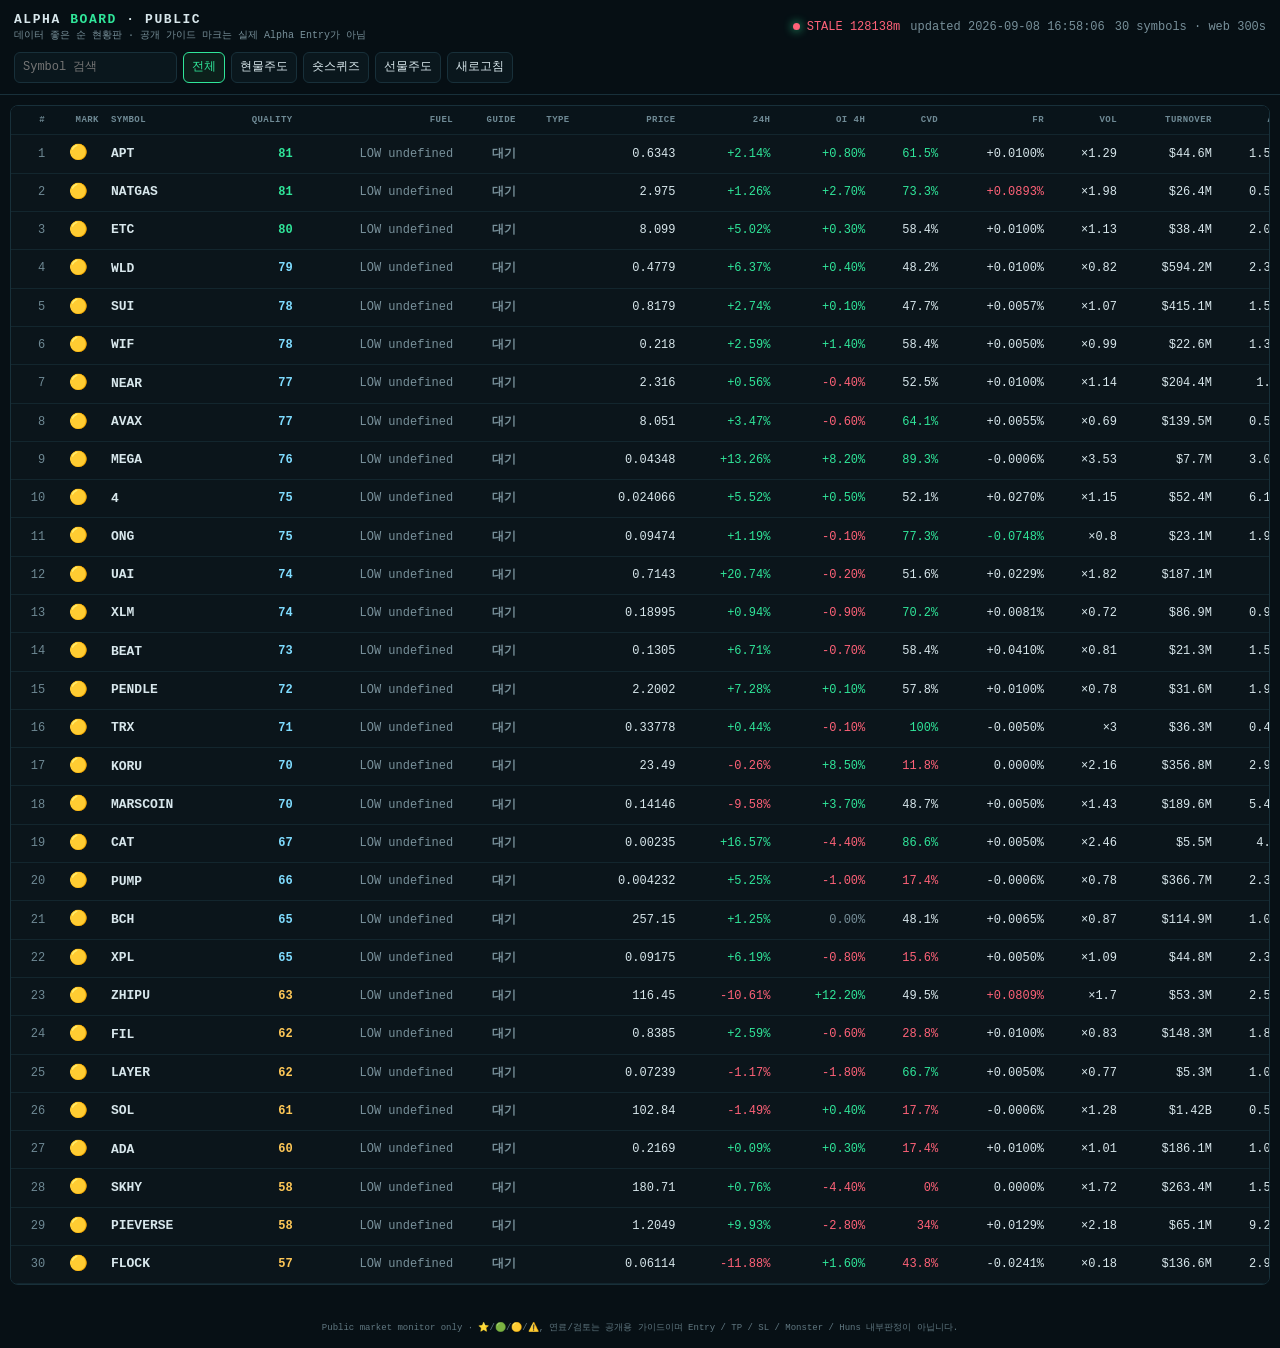
==== commit dde1b1c2: "Public Alpha Board dashboard v1.2" ====
--- a/index.html
+++ b/index.html
@@ -6,46 +6,67 @@
 <meta name="color-scheme" content="dark" />
 <title>ALPHA BOARD · Public Market Monitor</title>
 <style>
-:root{--bg:#071015;--panel:#0b151b;--line:#18303a;--text:#d8e7ec;--muted:#78909a;--green:#30e69a;--red:#ff6278;--amber:#ffc857;--blue:#58b8ff;--cyan:#57e6dd}
-*{box-sizing:border-box} body{margin:0;background:var(--bg);color:var(--text);font:13px/1.45 ui-monospace,SFMono-Regular,Menlo,Consolas,monospace}
-header{position:sticky;top:0;z-index:5;background:rgba(7,16,21,.96);backdrop-filter:blur(10px);border-bottom:1px solid var(--line);padding:13px 16px}
-.top{display:flex;gap:14px;align-items:center;justify-content:space-between;flex-wrap:wrap}.brand{font-weight:900;letter-spacing:.12em}.brand b{color:var(--green)}
-.sub{color:var(--muted);font-size:11px}.status{display:flex;gap:12px;align-items:center;flex-wrap:wrap}.dot{width:7px;height:7px;border-radius:50%;display:inline-block;background:var(--green);box-shadow:0 0 10px var(--green)}
-.controls{display:flex;gap:8px;margin-top:10px;flex-wrap:wrap}input,button{background:#0a171d;border:1px solid var(--line);color:var(--text);padding:7px 9px;border-radius:6px;font:inherit}button.active{border-color:var(--green);color:var(--green)}
-main{padding:0 12px 24px}.wrap{overflow:auto;border:1px solid var(--line);border-radius:8px;margin-top:12px;background:var(--panel)}table{border-collapse:collapse;width:100%;min-width:1240px}th,td{padding:10px 9px;border-bottom:1px solid #13262e;white-space:nowrap;text-align:right}th{position:sticky;top:0;background:#09141a;color:#6f8a95;font-size:10px;letter-spacing:.08em;text-transform:uppercase;z-index:2}th:nth-child(2),td:nth-child(2){text-align:left}.rank{color:#6f8994}.sym{font-weight:800;font-size:14px}.tag{font-size:9px;padding:2px 5px;border:1px solid var(--line);border-radius:4px;color:#829aa4;margin-left:5px}.q{font-weight:900}.q.strong{color:var(--green)}.q.good{color:#7fdcff}.q.neutral{color:var(--amber)}.q.watch{color:#9aaeb6}
-.pos{color:var(--green)}.neg{color:var(--red)}.muted{color:var(--muted)}.vabove{color:var(--green)}.vbelow{color:var(--red)}
-footer{color:#607780;text-align:center;padding:14px;font-size:10px}.stale{color:var(--red)}
-@media(max-width:700px){header{padding:10px}main{padding:0 6px}.sub{display:none}th,td{padding:8px 7px}}
+:root{--bg:#071015;--panel:#0b151b;--line:#18303a;--text:#d8e7ec;--muted:#78909a;--green:#30e69a;--red:#ff6278;--amber:#ffc857;--blue:#58b8ff;--cyan:#57e6dd;--violet:#b79cff}
+*{box-sizing:border-box}body{margin:0;background:var(--bg);color:var(--text);font:12px/1.42 ui-monospace,SFMono-Regular,Menlo,Consolas,monospace}
+header{position:sticky;top:0;z-index:8;background:rgba(7,16,21,.97);backdrop-filter:blur(10px);border-bottom:1px solid var(--line);padding:11px 14px}
+.top{display:flex;gap:12px;align-items:center;justify-content:space-between;flex-wrap:wrap}.brand{font-weight:900;letter-spacing:.12em;font-size:13px}.brand b{color:var(--green)}
+.sub{color:var(--muted);font-size:10px}.status{display:flex;gap:10px;align-items:center;flex-wrap:wrap}.dot{width:7px;height:7px;border-radius:50%;display:inline-block;background:var(--green);box-shadow:0 0 10px var(--green)}
+.controls{display:flex;gap:6px;margin-top:8px;flex-wrap:wrap}input,button{background:#0a171d;border:1px solid var(--line);color:var(--text);padding:6px 8px;border-radius:6px;font:inherit}button{cursor:pointer}button.active{border-color:var(--green);color:var(--green);background:#0c201b}
+main{padding:0 10px 24px}.wrap{overflow:auto;border:1px solid var(--line);border-radius:8px;margin-top:10px;background:var(--panel)}table{border-collapse:collapse;width:100%;min-width:1280px}
+th,td{padding:8px 6px;border-bottom:1px solid #13262e;white-space:nowrap;text-align:right}th{position:sticky;top:0;background:#09141a;color:#6f8a95;font-size:9px;letter-spacing:.05em;text-transform:uppercase;z-index:2}
+th:nth-child(3),td:nth-child(3){text-align:left}tbody tr{cursor:pointer}tbody tr:hover{background:#0e1d24}.rank{color:#6f8994}.mark{font-size:15px;text-align:center}.sym{font-weight:900;font-size:13px}.tag{display:inline-block;font-size:9px;padding:1px 4px;border:1px solid var(--line);border-radius:4px;color:#8ca5ae;margin-left:3px}.tag.spot{color:var(--green);border-color:#1d654b}.tag.squeeze{color:var(--violet);border-color:#514171}.tag.futures{color:var(--blue);border-color:#315c77}.tag.balanced{color:var(--muted)}
+.q{font-weight:900}.q.strong{color:var(--green)}.q.good{color:#7fdcff}.q.neutral{color:var(--amber)}.q.watch{color:#9aaeb6}.fuel-on{color:var(--green);font-weight:800}.fuel-mid{color:var(--amber)}.fuel-low{color:var(--muted)}.review{font-weight:800}.review-review{color:var(--green)}.review-watch{color:var(--blue)}.review-wait{color:var(--muted)}.review-caution{color:var(--red)}
+.pos{color:var(--green)}.neg{color:var(--red)}.muted{color:var(--muted)}.vabove{color:var(--green)}.vbelow{color:var(--red)}footer{color:#607780;text-align:center;padding:13px;font-size:9px}.stale{color:var(--red)}
+#modal{position:fixed;inset:0;background:rgba(1,6,9,.76);display:none;align-items:center;justify-content:center;z-index:20;padding:16px}#modal.open{display:flex}.card{width:min(860px,96vw);max-height:88vh;overflow:auto;background:#09141a;border:1px solid #24424e;border-radius:10px;box-shadow:0 24px 80px rgba(0,0,0,.55)}.cardHead{position:sticky;top:0;background:#09141a;border-bottom:1px solid var(--line);padding:12px 14px;display:flex;justify-content:space-between;align-items:flex-start;gap:12px;z-index:2}.cardTitle{font-size:16px;font-weight:900}.close{font-size:17px;padding:2px 8px}.cardBody{padding:12px 14px}.summary{display:grid;grid-template-columns:repeat(4,minmax(0,1fr));gap:8px;margin-bottom:12px}.box{border:1px solid var(--line);background:#0b171d;border-radius:7px;padding:8px}.box .k{color:var(--muted);font-size:9px}.box .v{font-weight:900;margin-top:3px}.detailTable{min-width:0;width:100%;border:1px solid var(--line);border-radius:6px;overflow:hidden}.detailTable th,.detailTable td{position:static;padding:7px 8px;text-align:left}.detailTable th{width:150px;color:#79929c;background:#0a171d}.notes{margin-top:12px;border:1px solid var(--line);border-radius:7px;padding:9px 10px}.notes div{margin:3px 0}.disc{margin-top:11px;color:var(--muted);font-size:9px}
+@media(max-width:760px){header{padding:9px}main{padding:0 5px}.sub{display:none}th,td{padding:7px 5px}.summary{grid-template-columns:repeat(2,minmax(0,1fr))}}
 </style>
 </head>
 <body>
 <header>
   <div class="top">
-    <div><div class="brand">ALPHA <b>BOARD</b> · PUBLIC</div><div class="sub">시장 현황판 · 공개용 QUALITY · 매매 시그널/진입판정 아님</div></div>
+    <div><div class="brand">ALPHA <b>BOARD</b> · PUBLIC</div><div class="sub">데이터 좋은 순 현황판 · 공개 가이드 마크는 실제 Alpha Entry가 아님</div></div>
     <div class="status"><span><span class="dot" id="dot"></span> <span id="fresh">loading</span></span><span id="updated" class="muted">—</span><span id="count" class="muted">—</span></div>
   </div>
   <div class="controls">
     <input id="search" placeholder="Symbol 검색" autocomplete="off" />
-    <button data-filter="ALL" class="active">ALL</button><button data-filter="CRYPTO">CRYPTO</button><button data-filter="TRADFI">TRADFI</button>
+    <button data-filter="ALL" class="active">전체</button>
+    <button data-filter="SPOT">현물주도</button>
+    <button data-filter="SHORT_SQUEEZE">숏스퀴즈</button>
+    <button data-filter="FUTURES">선물주도</button>
     <button id="refresh">새로고침</button>
   </div>
 </header>
 <main><div class="wrap"><table>
-<thead><tr><th>#</th><th>SYMBOL</th><th>QUALITY</th><th>PRICE</th><th>24H</th><th>OI 4H</th><th>CVD</th><th>FUNDING</th><th>TURNOVER</th><th>VOL</th><th>VWAP</th><th>ATR</th><th>RANGE POS</th></tr></thead>
-<tbody id="body"><tr><td colspan="13" class="muted" style="text-align:center">데이터 대기 중…</td></tr></tbody>
+<thead><tr><th>#</th><th>MARK</th><th>SYMBOL</th><th>QUALITY</th><th>FUEL</th><th>GUIDE</th><th>TYPE</th><th>PRICE</th><th>24H</th><th>OI 4H</th><th>CVD</th><th>FR</th><th>VOL</th><th>TURNOVER</th><th>ATR</th></tr></thead>
+<tbody id="body"><tr><td colspan="15" class="muted" style="text-align:center">데이터 대기 중…</td></tr></tbody>
 </table></div></main>
-<footer>Public market monitor only · No Entry / TP / SL / Monster / Huns / private Alpha data is published.</footer>
+<footer>Public market monitor only · ⭐/🟢/🟡/⚠️, 연료/검토는 공개용 가이드이며 Entry / TP / SL / Monster / Huns 내부판정이 아닙니다.</footer>
+
+<div id="modal" role="dialog" aria-modal="true"><div class="card">
+  <div class="cardHead"><div><div id="mTitle" class="cardTitle">—</div><div id="mTags"></div></div><button class="close" id="close">×</button></div>
+  <div class="cardBody"><div class="summary" id="mSummary"></div><table class="detailTable" id="mTable"></table><div class="notes" id="mNotes"></div><div class="disc">상세 패널 역시 공개용 시장현황 해석입니다. 개인용 Alpha/Huns 매매 기준은 포함하지 않습니다.</div></div>
+</div></div>
 <script>
-let DATA=null, FILTER='ALL';
-const $=s=>document.querySelector(s), fmt=(v,d=2)=>v==null?'N/A':Number(v).toLocaleString(undefined,{maximumFractionDigits:d}), sign=(v,d=2)=>v==null?'N/A':`${v>0?'+':''}${Number(v).toFixed(d)}%`;
-function money(v){if(v==null)return'N/A'; v=Number(v); if(v>=1e9)return'$'+(v/1e9).toFixed(2)+'B'; if(v>=1e6)return'$'+(v/1e6).toFixed(1)+'M'; if(v>=1e3)return'$'+(v/1e3).toFixed(0)+'K'; return'$'+v.toFixed(0)}
+let DATA=null,FILTER='ALL';
+const $=s=>document.querySelector(s),fmt=(v,d=2)=>v==null?'N/A':Number(v).toLocaleString(undefined,{maximumFractionDigits:d}),sign=(v,d=2)=>v==null?'N/A':`${v>0?'+':''}${Number(v).toFixed(d)}%`;
+function money(v){if(v==null)return'N/A';v=Number(v);if(v>=1e9)return'$'+(v/1e9).toFixed(2)+'B';if(v>=1e6)return'$'+(v/1e6).toFixed(1)+'M';if(v>=1e3)return'$'+(v/1e3).toFixed(0)+'K';return'$'+v.toFixed(0)}
 function cls(v){return v==null?'muted':v>0?'pos':v<0?'neg':'muted'}
-function qcls(g){return (g||'watch').toLowerCase()}
-function render(){if(!DATA)return; const q=$('#search').value.trim().toUpperCase(); let rows=(DATA.rows||[]).filter(r=>(FILTER==='ALL'||r.market===FILTER)&&(!q||r.symbol.includes(q)));
-$('#body').innerHTML=rows.length?rows.map(r=>`<tr><td class="rank">${r.rank}</td><td><span class="sym">${r.symbol}</span><span class="tag">${r.market}</span></td><td class="q ${qcls(r.grade)}">${r.quality} <span class="tag">${r.grade}</span></td><td>${fmt(r.price,8)}</td><td class="${cls(r.p24)}">${sign(r.p24)}</td><td class="${cls(r.oi4)}">${sign(r.oi4)}</td><td class="${r.cvd==null?'muted':r.cvd>=60?'pos':r.cvd<45?'neg':''}">${r.cvd==null?'N/A':fmt(r.cvd,1)+'%'}</td><td class="${r.funding==null?'muted':Math.abs(r.funding)>=.06?'neg':''}">${r.funding==null?'N/A':sign(r.funding,4)}</td><td>${money(r.turnover)}</td><td>${r.surge==null?'N/A':'×'+fmt(r.surge,2)}</td><td class="${r.vwap==='ABOVE'?'vabove':'vbelow'}">${r.vwap||'N/A'}</td><td>${r.atr==null?'N/A':fmt(r.atr,2)+'%'}</td><td>${r.range_pos==null?'N/A':fmt(r.range_pos,1)+'%'}</td></tr>`).join(''):`<tr><td colspan="13" class="muted" style="text-align:center">조건에 맞는 종목 없음</td></tr>`;
-}
-async function load(){try{const r=await fetch('./alpha_public.json?t='+Date.now(),{cache:'no-store'}); if(!r.ok)throw Error('HTTP '+r.status); DATA=await r.json(); const age=Math.max(0,Math.floor(Date.now()/1000-(DATA.updated_ts||0))); $('#updated').textContent='updated '+(DATA.updated||'—'); $('#count').textContent=(DATA.count||0)+' symbols'; const stale=age>Math.max(600,(DATA.scan_sec||180)*3); $('#fresh').textContent=stale?'STALE '+Math.floor(age/60)+'m':'LIVE'; $('#fresh').className=stale?'stale':''; $('#dot').style.background=stale?'var(--red)':'var(--green)'; render();}catch(e){$('#fresh').textContent='DATA ERROR';$('#fresh').className='stale';$('#dot').style.background='var(--red)';}}
-$('#search').addEventListener('input',render); document.querySelectorAll('[data-filter]').forEach(b=>b.onclick=()=>{FILTER=b.dataset.filter;document.querySelectorAll('[data-filter]').forEach(x=>x.classList.toggle('active',x===b));render()}); $('#refresh').onclick=load;
-load(); setInterval(load,30000);
+function qcls(g){return(g||'watch').toLowerCase()}function fcls(x){return 'fuel-'+(x||'LOW').toLowerCase()}function rcls(x){return 'review-'+(x||'WAIT').toLowerCase()}
+const fuelKo=x=>x==='ON'?'ON':x==='MID'?'MID':'LOW';const reviewKo=x=>x==='REVIEW'?'진입검토':x==='WATCH'?'관찰':x==='CAUTION'?'과열주의':'대기';
+function tagHtml(tags){return(tags||[]).map(t=>t==='SPOT'?'<span class="tag spot">현물주도</span>':t==='SHORT_SQUEEZE'?'<span class="tag squeeze">숏스퀴즈</span>':t==='FUTURES'?'<span class="tag futures">선물주도</span>':'<span class="tag balanced">균형</span>').join('')}
+function matches(r){if(FILTER==='ALL')return true;return(r.tags||[]).includes(FILTER)}
+function render(){if(!DATA)return;const q=$('#search').value.trim().toUpperCase();let rows=(DATA.rows||[]).filter(r=>matches(r)&&(!q||r.symbol.includes(q)));
+$('#body').innerHTML=rows.length?rows.map(r=>`<tr data-rank="${r.rank}"><td class="rank">${r.rank}</td><td class="mark">${r.public_mark||'🟡'}</td><td><span class="sym">${r.symbol}</span></td><td class="q ${qcls(r.grade)}">${r.quality}</td><td class="${fcls(r.fuel)}">${fuelKo(r.fuel)} <span class="muted">${r.fuel_score}</span></td><td class="review ${rcls(r.review)}">${reviewKo(r.review)}</td><td>${tagHtml(r.tags)}</td><td>${fmt(r.price,8)}</td><td class="${cls(r.p24)}">${sign(r.p24)}</td><td class="${cls(r.oi4)}">${sign(r.oi4)}</td><td class="${r.cvd==null?'muted':r.cvd>=60?'pos':r.cvd<45?'neg':''}">${r.cvd==null?'N/A':fmt(r.cvd,1)+'%'}</td><td class="${r.funding==null?'muted':r.funding>=.08?'neg':r.funding<=-.03?'pos':''}">${r.funding==null?'N/A':sign(r.funding,4)}</td><td>${r.surge==null?'N/A':'×'+fmt(r.surge,2)}</td><td>${money(r.turnover)}</td><td>${r.atr==null?'N/A':fmt(r.atr,2)+'%'}</td></tr>`).join(''):`<tr><td colspan="15" class="muted" style="text-align:center">조건에 맞는 종목 없음</td></tr>`;
+document.querySelectorAll('#body tr[data-rank]').forEach(tr=>tr.onclick=()=>openDetail(Number(tr.dataset.rank)));}
+function rowByRank(rank){return(DATA.rows||[]).find(x=>x.rank===rank)}
+function box(k,v,cl=''){return`<div class="box"><div class="k">${k}</div><div class="v ${cl}">${v}</div></div>`}
+function openDetail(rank){const r=rowByRank(rank);if(!r)return;$('#mTitle').innerHTML=`${r.public_mark||'🟡'} ${r.symbol} · QUALITY ${r.quality}`;$('#mTags').innerHTML=tagHtml(r.tags);
+$('#mSummary').innerHTML=box('연료',`${fuelKo(r.fuel)} · ${r.fuel_score}`,fcls(r.fuel))+box('공개 가이드',reviewKo(r.review),rcls(r.review))+box('현물주도 점수',r.driver?.spot??'N/A','pos')+box('선물주도 점수',r.driver?.futures??'N/A','')+box('숏스퀴즈 점수',r.driver?.short_squeeze??'N/A','')+box('24H',sign(r.p24),cls(r.p24))+box('OI 4H',sign(r.oi4),cls(r.oi4))+box('CVD',r.cvd==null?'N/A':fmt(r.cvd,1)+'%');
+const rows=[['PRICE',fmt(r.price,8)],['4H 가격',sign(r.ret4)],['OI 1H',sign(r.oi1)],['OI 4H',sign(r.oi4)],['CVD',r.cvd==null?'N/A':fmt(r.cvd,1)+'%'],['Funding',r.funding==null?'N/A':sign(r.funding,4)],['Turnover',money(r.turnover)],['Volume Surge',r.surge==null?'N/A':'×'+fmt(r.surge,2)],['VWAP',r.vwap||'N/A'],['ATR',r.atr==null?'N/A':fmt(r.atr,2)+'%'],['Range Position',r.range_pos==null?'N/A':fmt(r.range_pos,1)+'%'],['Flow',r.flow==null?'N/A':fmt(r.flow,1)],['BB Position',r.bb_pos==null?'N/A':fmt(r.bb_pos,1)+'%']];
+$('#mTable').innerHTML='<tbody>'+rows.map(x=>`<tr><th>${x[0]}</th><td>${x[1]}</td></tr>`).join('')+'</tbody>';const ns=[...(r.notes||[])];if((r.risk_flags||[]).length)ns.push('리스크: '+r.risk_flags.join(' · '));$('#mNotes').innerHTML='<b>공개 해석</b>'+ (ns.length?ns.map(x=>`<div>• ${x}</div>`).join(''):'<div class="muted">• 특이사항 없음</div>');$('#modal').classList.add('open')}
+function closeDetail(){$('#modal').classList.remove('open')}$('#close').onclick=closeDetail;$('#modal').onclick=e=>{if(e.target===$('#modal'))closeDetail()};document.addEventListener('keydown',e=>{if(e.key==='Escape')closeDetail()});
+async function load(){try{const r=await fetch('./alpha_public.json?t='+Date.now(),{cache:'no-store'});if(!r.ok)throw Error('HTTP '+r.status);DATA=await r.json();const age=Math.max(0,Math.floor(Date.now()/1000-(DATA.updated_ts||0)));$('#updated').textContent='updated '+(DATA.updated||'—');$('#count').textContent=(DATA.count||0)+' symbols · web '+(DATA.publish_sec||300)+'s';const stale=age>Math.max(900,(DATA.scan_sec||180)*4);$('#fresh').textContent=stale?'STALE '+Math.floor(age/60)+'m':'LIVE';$('#fresh').className=stale?'stale':'';$('#dot').style.background=stale?'var(--red)':'var(--green)';render()}catch(e){$('#fresh').textContent='DATA ERROR';$('#fresh').className='stale';$('#dot').style.background='var(--red)'}}
+$('#search').addEventListener('input',render);document.querySelectorAll('[data-filter]').forEach(b=>b.onclick=()=>{FILTER=b.dataset.filter;document.querySelectorAll('[data-filter]').forEach(x=>x.classList.toggle('active',x===b));render()});$('#refresh').onclick=load;
+load();setInterval(load,60000);
 </script>
 </body></html>
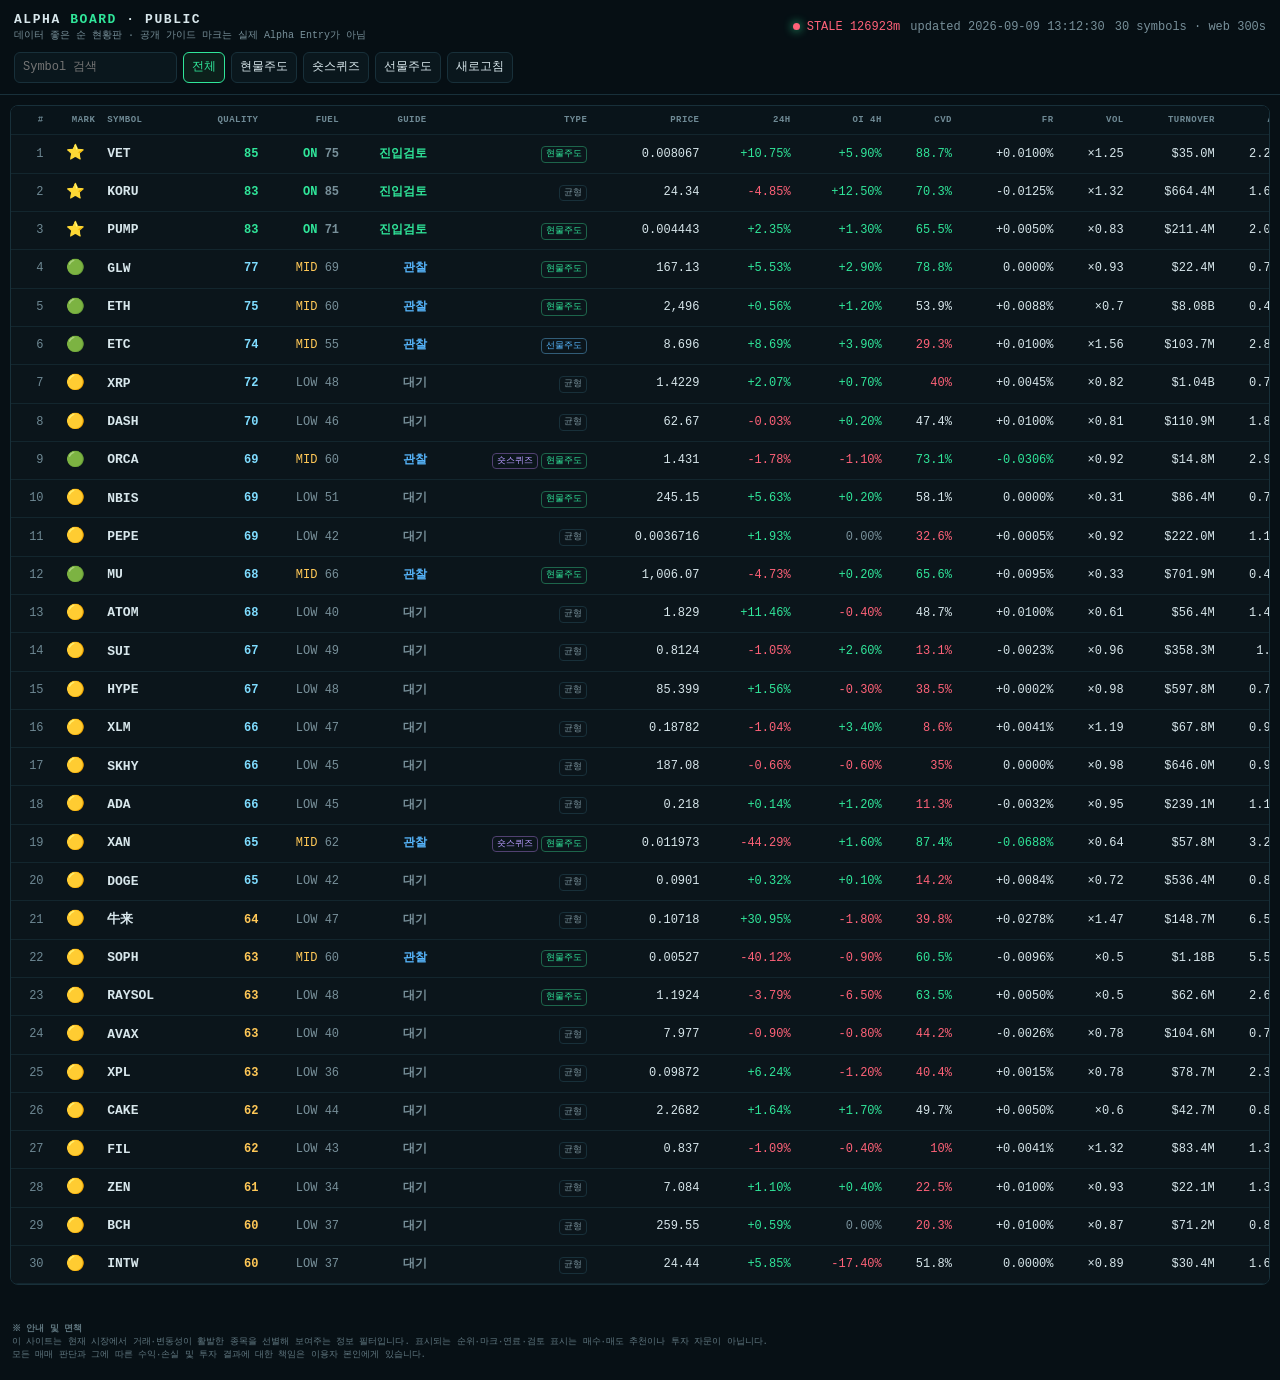
==== commit a2eab6c9: "Public Alpha Board dashboard v1.2" ====
--- a/index.html
+++ b/index.html
@@ -16,7 +16,7 @@
 th,td{padding:8px 6px;border-bottom:1px solid #13262e;white-space:nowrap;text-align:right}th{position:sticky;top:0;background:#09141a;color:#6f8a95;font-size:9px;letter-spacing:.05em;text-transform:uppercase;z-index:2}
 th:nth-child(3),td:nth-child(3){text-align:left}tbody tr{cursor:pointer}tbody tr:hover{background:#0e1d24}.rank{color:#6f8994}.mark{font-size:15px;text-align:center}.sym{font-weight:900;font-size:13px}.tag{display:inline-block;font-size:9px;padding:1px 4px;border:1px solid var(--line);border-radius:4px;color:#8ca5ae;margin-left:3px}.tag.spot{color:var(--green);border-color:#1d654b}.tag.squeeze{color:var(--violet);border-color:#514171}.tag.futures{color:var(--blue);border-color:#315c77}.tag.balanced{color:var(--muted)}
 .q{font-weight:900}.q.strong{color:var(--green)}.q.good{color:#7fdcff}.q.neutral{color:var(--amber)}.q.watch{color:#9aaeb6}.fuel-on{color:var(--green);font-weight:800}.fuel-mid{color:var(--amber)}.fuel-low{color:var(--muted)}.review{font-weight:800}.review-review{color:var(--green)}.review-watch{color:var(--blue)}.review-wait{color:var(--muted)}.review-caution{color:var(--red)}
-.pos{color:var(--green)}.neg{color:var(--red)}.muted{color:var(--muted)}.vabove{color:var(--green)}.vbelow{color:var(--red)}footer{color:#607780;text-align:center;padding:13px;font-size:9px}.stale{color:var(--red)}
+.pos{color:var(--green)}.neg{color:var(--red)}.muted{color:var(--muted)}.vabove{color:var(--green)}.vbelow{color:var(--red)}footer{color:#607780;text-align:left;padding:14px 12px 18px;font-size:9px;max-width:1100px}.stale{color:var(--red)}
 #modal{position:fixed;inset:0;background:rgba(1,6,9,.76);display:none;align-items:center;justify-content:center;z-index:20;padding:16px}#modal.open{display:flex}.card{width:min(860px,96vw);max-height:88vh;overflow:auto;background:#09141a;border:1px solid #24424e;border-radius:10px;box-shadow:0 24px 80px rgba(0,0,0,.55)}.cardHead{position:sticky;top:0;background:#09141a;border-bottom:1px solid var(--line);padding:12px 14px;display:flex;justify-content:space-between;align-items:flex-start;gap:12px;z-index:2}.cardTitle{font-size:16px;font-weight:900}.close{font-size:17px;padding:2px 8px}.cardBody{padding:12px 14px}.summary{display:grid;grid-template-columns:repeat(4,minmax(0,1fr));gap:8px;margin-bottom:12px}.box{border:1px solid var(--line);background:#0b171d;border-radius:7px;padding:8px}.box .k{color:var(--muted);font-size:9px}.box .v{font-weight:900;margin-top:3px}.detailTable{min-width:0;width:100%;border:1px solid var(--line);border-radius:6px;overflow:hidden}.detailTable th,.detailTable td{position:static;padding:7px 8px;text-align:left}.detailTable th{width:150px;color:#79929c;background:#0a171d}.notes{margin-top:12px;border:1px solid var(--line);border-radius:7px;padding:9px 10px}.notes div{margin:3px 0}.disc{margin-top:11px;color:var(--muted);font-size:9px}
 @media(max-width:760px){header{padding:9px}main{padding:0 5px}.sub{display:none}th,td{padding:7px 5px}.summary{grid-template-columns:repeat(2,minmax(0,1fr))}}
 </style>
@@ -40,7 +40,7 @@
 <thead><tr><th>#</th><th>MARK</th><th>SYMBOL</th><th>QUALITY</th><th>FUEL</th><th>GUIDE</th><th>TYPE</th><th>PRICE</th><th>24H</th><th>OI 4H</th><th>CVD</th><th>FR</th><th>VOL</th><th>TURNOVER</th><th>ATR</th></tr></thead>
 <tbody id="body"><tr><td colspan="15" class="muted" style="text-align:center">데이터 대기 중…</td></tr></tbody>
 </table></div></main>
-<footer>Public market monitor only · ⭐/🟢/🟡/⚠️, 연료/검토는 공개용 가이드이며 Entry / TP / SL / Monster / Huns 내부판정이 아닙니다.</footer>
+<footer><b>※ 안내 및 면책</b><br>이 사이트는 현재 시장에서 거래·변동성이 활발한 종목을 선별해 보여주는 정보 필터입니다. 표시되는 순위·마크·연료·검토 표시는 매수·매도 추천이나 투자 자문이 아닙니다.<br>모든 매매 판단과 그에 따른 수익·손실 및 투자 결과에 대한 책임은 이용자 본인에게 있습니다.</footer>
 
 <div id="modal" role="dialog" aria-modal="true"><div class="card">
   <div class="cardHead"><div><div id="mTitle" class="cardTitle">—</div><div id="mTags"></div></div><button class="close" id="close">×</button></div>
@@ -62,7 +62,7 @@
 function box(k,v,cl=''){return`<div class="box"><div class="k">${k}</div><div class="v ${cl}">${v}</div></div>`}
 function openDetail(rank){const r=rowByRank(rank);if(!r)return;$('#mTitle').innerHTML=`${r.public_mark||'🟡'} ${r.symbol} · QUALITY ${r.quality}`;$('#mTags').innerHTML=tagHtml(r.tags);
 $('#mSummary').innerHTML=box('연료',`${fuelKo(r.fuel)} · ${r.fuel_score}`,fcls(r.fuel))+box('공개 가이드',reviewKo(r.review),rcls(r.review))+box('현물주도 점수',r.driver?.spot??'N/A','pos')+box('선물주도 점수',r.driver?.futures??'N/A','')+box('숏스퀴즈 점수',r.driver?.short_squeeze??'N/A','')+box('24H',sign(r.p24),cls(r.p24))+box('OI 4H',sign(r.oi4),cls(r.oi4))+box('CVD',r.cvd==null?'N/A':fmt(r.cvd,1)+'%');
-const rows=[['PRICE',fmt(r.price,8)],['4H 가격',sign(r.ret4)],['OI 1H',sign(r.oi1)],['OI 4H',sign(r.oi4)],['CVD',r.cvd==null?'N/A':fmt(r.cvd,1)+'%'],['Funding',r.funding==null?'N/A':sign(r.funding,4)],['Turnover',money(r.turnover)],['Volume Surge',r.surge==null?'N/A':'×'+fmt(r.surge,2)],['VWAP',r.vwap||'N/A'],['ATR',r.atr==null?'N/A':fmt(r.atr,2)+'%'],['Range Position',r.range_pos==null?'N/A':fmt(r.range_pos,1)+'%'],['Flow',r.flow==null?'N/A':fmt(r.flow,1)],['BB Position',r.bb_pos==null?'N/A':fmt(r.bb_pos,1)+'%']];
+const rows=[['PRICE',fmt(r.price,8)],['4H 가격',sign(r.ret4)],['OI 1H',sign(r.oi1)],['OI 4H',sign(r.oi4)],['CVD',r.cvd==null?'N/A':fmt(r.cvd,1)+'%'],['Funding',r.funding==null?'N/A':sign(r.funding,4)],['Turnover',money(r.turnover)],['Volume Surge',r.surge==null?'N/A':'×'+fmt(r.surge,2)],['VWAP',r.vwap||'N/A'],['ATR',r.atr==null?'N/A':fmt(r.atr,2)+'%'],['Range Position',r.range_pos==null?'N/A':fmt(r.range_pos,1)+'%'],['BB Position',r.bb_pos==null?'N/A':fmt(r.bb_pos,1)+'%']];
 $('#mTable').innerHTML='<tbody>'+rows.map(x=>`<tr><th>${x[0]}</th><td>${x[1]}</td></tr>`).join('')+'</tbody>';const ns=[...(r.notes||[])];if((r.risk_flags||[]).length)ns.push('리스크: '+r.risk_flags.join(' · '));$('#mNotes').innerHTML='<b>공개 해석</b>'+ (ns.length?ns.map(x=>`<div>• ${x}</div>`).join(''):'<div class="muted">• 특이사항 없음</div>');$('#modal').classList.add('open')}
 function closeDetail(){$('#modal').classList.remove('open')}$('#close').onclick=closeDetail;$('#modal').onclick=e=>{if(e.target===$('#modal'))closeDetail()};document.addEventListener('keydown',e=>{if(e.key==='Escape')closeDetail()});
 async function load(){try{const r=await fetch('./alpha_public.json?t='+Date.now(),{cache:'no-store'});if(!r.ok)throw Error('HTTP '+r.status);DATA=await r.json();const age=Math.max(0,Math.floor(Date.now()/1000-(DATA.updated_ts||0)));$('#updated').textContent='updated '+(DATA.updated||'—');$('#count').textContent=(DATA.count||0)+' symbols · web '+(DATA.publish_sec||300)+'s';const stale=age>Math.max(900,(DATA.scan_sec||180)*4);$('#fresh').textContent=stale?'STALE '+Math.floor(age/60)+'m':'LIVE';$('#fresh').className=stale?'stale':'';$('#dot').style.background=stale?'var(--red)':'var(--green)';render()}catch(e){$('#fresh').textContent='DATA ERROR';$('#fresh').className='stale';$('#dot').style.background='var(--red)'}}
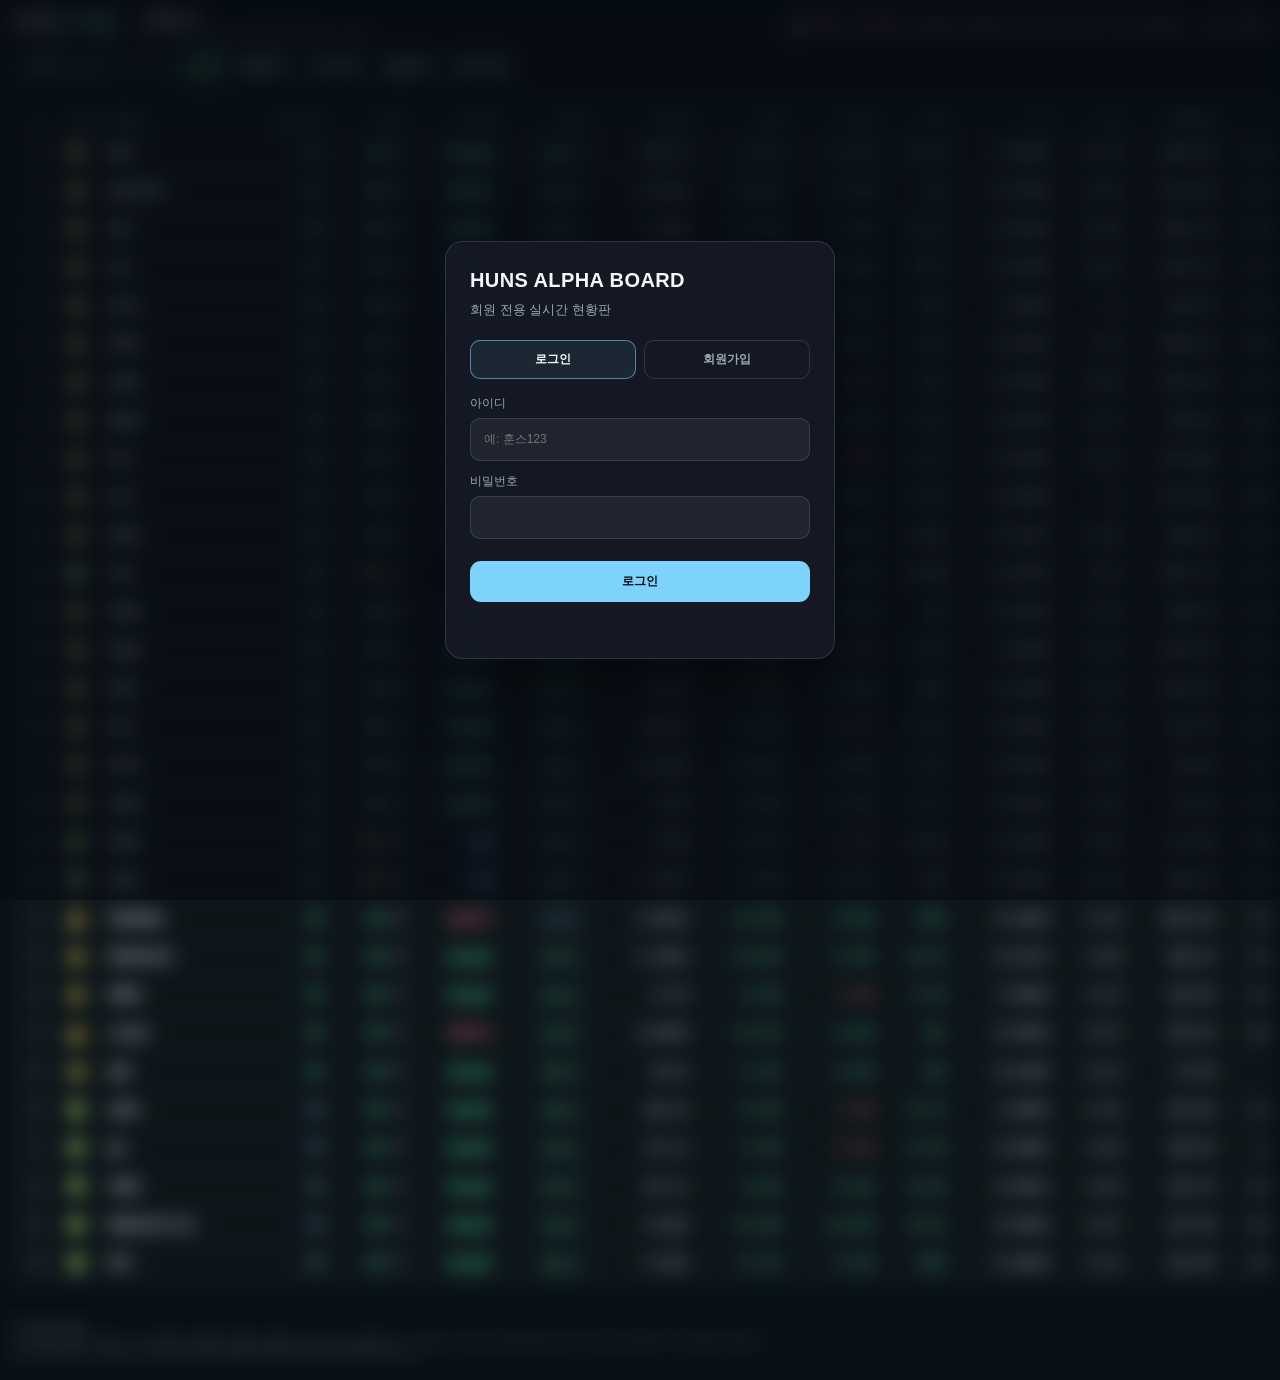
==== commit 7facba2c: "Add files via upload add member login" ====
--- a/index.html
+++ b/index.html
@@ -1,72 +1,75 @@
-<!doctype html>
-<html lang="ko">
-<head>
-<meta charset="utf-8" />
-<meta name="viewport" content="width=device-width,initial-scale=1" />
-<meta name="color-scheme" content="dark" />
-<title>ALPHA BOARD · Public Market Monitor</title>
-<style>
-:root{--bg:#071015;--panel:#0b151b;--line:#18303a;--text:#d8e7ec;--muted:#78909a;--green:#30e69a;--red:#ff6278;--amber:#ffc857;--blue:#58b8ff;--cyan:#57e6dd;--violet:#b79cff}
-*{box-sizing:border-box}body{margin:0;background:var(--bg);color:var(--text);font:12px/1.42 ui-monospace,SFMono-Regular,Menlo,Consolas,monospace}
-header{position:sticky;top:0;z-index:8;background:rgba(7,16,21,.97);backdrop-filter:blur(10px);border-bottom:1px solid var(--line);padding:11px 14px}
-.top{display:flex;gap:12px;align-items:center;justify-content:space-between;flex-wrap:wrap}.brand{font-weight:900;letter-spacing:.12em;font-size:13px}.brand b{color:var(--green)}
-.sub{color:var(--muted);font-size:10px}.status{display:flex;gap:10px;align-items:center;flex-wrap:wrap}.dot{width:7px;height:7px;border-radius:50%;display:inline-block;background:var(--green);box-shadow:0 0 10px var(--green)}
-.controls{display:flex;gap:6px;margin-top:8px;flex-wrap:wrap}input,button{background:#0a171d;border:1px solid var(--line);color:var(--text);padding:6px 8px;border-radius:6px;font:inherit}button{cursor:pointer}button.active{border-color:var(--green);color:var(--green);background:#0c201b}
-main{padding:0 10px 24px}.wrap{overflow:auto;border:1px solid var(--line);border-radius:8px;margin-top:10px;background:var(--panel)}table{border-collapse:collapse;width:100%;min-width:1280px}
-th,td{padding:8px 6px;border-bottom:1px solid #13262e;white-space:nowrap;text-align:right}th{position:sticky;top:0;background:#09141a;color:#6f8a95;font-size:9px;letter-spacing:.05em;text-transform:uppercase;z-index:2}
-th:nth-child(3),td:nth-child(3){text-align:left}tbody tr{cursor:pointer}tbody tr:hover{background:#0e1d24}.rank{color:#6f8994}.mark{font-size:15px;text-align:center}.sym{font-weight:900;font-size:13px}.tag{display:inline-block;font-size:9px;padding:1px 4px;border:1px solid var(--line);border-radius:4px;color:#8ca5ae;margin-left:3px}.tag.spot{color:var(--green);border-color:#1d654b}.tag.squeeze{color:var(--violet);border-color:#514171}.tag.futures{color:var(--blue);border-color:#315c77}.tag.balanced{color:var(--muted)}
-.q{font-weight:900}.q.strong{color:var(--green)}.q.good{color:#7fdcff}.q.neutral{color:var(--amber)}.q.watch{color:#9aaeb6}.fuel-on{color:var(--green);font-weight:800}.fuel-mid{color:var(--amber)}.fuel-low{color:var(--muted)}.review{font-weight:800}.review-review{color:var(--green)}.review-watch{color:var(--blue)}.review-wait{color:var(--muted)}.review-caution{color:var(--red)}
-.pos{color:var(--green)}.neg{color:var(--red)}.muted{color:var(--muted)}.vabove{color:var(--green)}.vbelow{color:var(--red)}footer{color:#607780;text-align:left;padding:14px 12px 18px;font-size:9px;max-width:1100px}.stale{color:var(--red)}
-#modal{position:fixed;inset:0;background:rgba(1,6,9,.76);display:none;align-items:center;justify-content:center;z-index:20;padding:16px}#modal.open{display:flex}.card{width:min(860px,96vw);max-height:88vh;overflow:auto;background:#09141a;border:1px solid #24424e;border-radius:10px;box-shadow:0 24px 80px rgba(0,0,0,.55)}.cardHead{position:sticky;top:0;background:#09141a;border-bottom:1px solid var(--line);padding:12px 14px;display:flex;justify-content:space-between;align-items:flex-start;gap:12px;z-index:2}.cardTitle{font-size:16px;font-weight:900}.close{font-size:17px;padding:2px 8px}.cardBody{padding:12px 14px}.summary{display:grid;grid-template-columns:repeat(4,minmax(0,1fr));gap:8px;margin-bottom:12px}.box{border:1px solid var(--line);background:#0b171d;border-radius:7px;padding:8px}.box .k{color:var(--muted);font-size:9px}.box .v{font-weight:900;margin-top:3px}.detailTable{min-width:0;width:100%;border:1px solid var(--line);border-radius:6px;overflow:hidden}.detailTable th,.detailTable td{position:static;padding:7px 8px;text-align:left}.detailTable th{width:150px;color:#79929c;background:#0a171d}.notes{margin-top:12px;border:1px solid var(--line);border-radius:7px;padding:9px 10px}.notes div{margin:3px 0}.disc{margin-top:11px;color:var(--muted);font-size:9px}
-@media(max-width:760px){header{padding:9px}main{padding:0 5px}.sub{display:none}th,td{padding:7px 5px}.summary{grid-template-columns:repeat(2,minmax(0,1fr))}}
-</style>
-</head>
-<body>
-<header>
-  <div class="top">
-    <div><div class="brand">ALPHA <b>BOARD</b> · PUBLIC</div><div class="sub">데이터 좋은 순 현황판 · 공개 가이드 마크는 실제 Alpha Entry가 아님</div></div>
-    <div class="status"><span><span class="dot" id="dot"></span> <span id="fresh">loading</span></span><span id="updated" class="muted">—</span><span id="count" class="muted">—</span></div>
-  </div>
-  <div class="controls">
-    <input id="search" placeholder="Symbol 검색" autocomplete="off" />
-    <button data-filter="ALL" class="active">전체</button>
-    <button data-filter="SPOT">현물주도</button>
-    <button data-filter="SHORT_SQUEEZE">숏스퀴즈</button>
-    <button data-filter="FUTURES">선물주도</button>
-    <button id="refresh">새로고침</button>
-  </div>
-</header>
-<main><div class="wrap"><table>
-<thead><tr><th>#</th><th>MARK</th><th>SYMBOL</th><th>QUALITY</th><th>FUEL</th><th>GUIDE</th><th>TYPE</th><th>PRICE</th><th>24H</th><th>OI 4H</th><th>CVD</th><th>FR</th><th>VOL</th><th>TURNOVER</th><th>ATR</th></tr></thead>
-<tbody id="body"><tr><td colspan="15" class="muted" style="text-align:center">데이터 대기 중…</td></tr></tbody>
-</table></div></main>
-<footer><b>※ 안내 및 면책</b><br>이 사이트는 현재 시장에서 거래·변동성이 활발한 종목을 선별해 보여주는 정보 필터입니다. 표시되는 순위·마크·연료·검토 표시는 매수·매도 추천이나 투자 자문이 아닙니다.<br>모든 매매 판단과 그에 따른 수익·손실 및 투자 결과에 대한 책임은 이용자 본인에게 있습니다.</footer>
-
-<div id="modal" role="dialog" aria-modal="true"><div class="card">
-  <div class="cardHead"><div><div id="mTitle" class="cardTitle">—</div><div id="mTags"></div></div><button class="close" id="close">×</button></div>
-  <div class="cardBody"><div class="summary" id="mSummary"></div><table class="detailTable" id="mTable"></table><div class="notes" id="mNotes"></div><div class="disc">상세 패널 역시 공개용 시장현황 해석입니다. 개인용 Alpha/Huns 매매 기준은 포함하지 않습니다.</div></div>
-</div></div>
-<script>
-let DATA=null,FILTER='ALL';
-const $=s=>document.querySelector(s),fmt=(v,d=2)=>v==null?'N/A':Number(v).toLocaleString(undefined,{maximumFractionDigits:d}),sign=(v,d=2)=>v==null?'N/A':`${v>0?'+':''}${Number(v).toFixed(d)}%`;
-function money(v){if(v==null)return'N/A';v=Number(v);if(v>=1e9)return'$'+(v/1e9).toFixed(2)+'B';if(v>=1e6)return'$'+(v/1e6).toFixed(1)+'M';if(v>=1e3)return'$'+(v/1e3).toFixed(0)+'K';return'$'+v.toFixed(0)}
-function cls(v){return v==null?'muted':v>0?'pos':v<0?'neg':'muted'}
-function qcls(g){return(g||'watch').toLowerCase()}function fcls(x){return 'fuel-'+(x||'LOW').toLowerCase()}function rcls(x){return 'review-'+(x||'WAIT').toLowerCase()}
-const fuelKo=x=>x==='ON'?'ON':x==='MID'?'MID':'LOW';const reviewKo=x=>x==='REVIEW'?'진입검토':x==='WATCH'?'관찰':x==='CAUTION'?'과열주의':'대기';
-function tagHtml(tags){return(tags||[]).map(t=>t==='SPOT'?'<span class="tag spot">현물주도</span>':t==='SHORT_SQUEEZE'?'<span class="tag squeeze">숏스퀴즈</span>':t==='FUTURES'?'<span class="tag futures">선물주도</span>':'<span class="tag balanced">균형</span>').join('')}
-function matches(r){if(FILTER==='ALL')return true;return(r.tags||[]).includes(FILTER)}
-function render(){if(!DATA)return;const q=$('#search').value.trim().toUpperCase();let rows=(DATA.rows||[]).filter(r=>matches(r)&&(!q||r.symbol.includes(q)));
-$('#body').innerHTML=rows.length?rows.map(r=>`<tr data-rank="${r.rank}"><td class="rank">${r.rank}</td><td class="mark">${r.public_mark||'🟡'}</td><td><span class="sym">${r.symbol}</span></td><td class="q ${qcls(r.grade)}">${r.quality}</td><td class="${fcls(r.fuel)}">${fuelKo(r.fuel)} <span class="muted">${r.fuel_score}</span></td><td class="review ${rcls(r.review)}">${reviewKo(r.review)}</td><td>${tagHtml(r.tags)}</td><td>${fmt(r.price,8)}</td><td class="${cls(r.p24)}">${sign(r.p24)}</td><td class="${cls(r.oi4)}">${sign(r.oi4)}</td><td class="${r.cvd==null?'muted':r.cvd>=60?'pos':r.cvd<45?'neg':''}">${r.cvd==null?'N/A':fmt(r.cvd,1)+'%'}</td><td class="${r.funding==null?'muted':r.funding>=.08?'neg':r.funding<=-.03?'pos':''}">${r.funding==null?'N/A':sign(r.funding,4)}</td><td>${r.surge==null?'N/A':'×'+fmt(r.surge,2)}</td><td>${money(r.turnover)}</td><td>${r.atr==null?'N/A':fmt(r.atr,2)+'%'}</td></tr>`).join(''):`<tr><td colspan="15" class="muted" style="text-align:center">조건에 맞는 종목 없음</td></tr>`;
-document.querySelectorAll('#body tr[data-rank]').forEach(tr=>tr.onclick=()=>openDetail(Number(tr.dataset.rank)));}
-function rowByRank(rank){return(DATA.rows||[]).find(x=>x.rank===rank)}
-function box(k,v,cl=''){return`<div class="box"><div class="k">${k}</div><div class="v ${cl}">${v}</div></div>`}
-function openDetail(rank){const r=rowByRank(rank);if(!r)return;$('#mTitle').innerHTML=`${r.public_mark||'🟡'} ${r.symbol} · QUALITY ${r.quality}`;$('#mTags').innerHTML=tagHtml(r.tags);
-$('#mSummary').innerHTML=box('연료',`${fuelKo(r.fuel)} · ${r.fuel_score}`,fcls(r.fuel))+box('공개 가이드',reviewKo(r.review),rcls(r.review))+box('현물주도 점수',r.driver?.spot??'N/A','pos')+box('선물주도 점수',r.driver?.futures??'N/A','')+box('숏스퀴즈 점수',r.driver?.short_squeeze??'N/A','')+box('24H',sign(r.p24),cls(r.p24))+box('OI 4H',sign(r.oi4),cls(r.oi4))+box('CVD',r.cvd==null?'N/A':fmt(r.cvd,1)+'%');
-const rows=[['PRICE',fmt(r.price,8)],['4H 가격',sign(r.ret4)],['OI 1H',sign(r.oi1)],['OI 4H',sign(r.oi4)],['CVD',r.cvd==null?'N/A':fmt(r.cvd,1)+'%'],['Funding',r.funding==null?'N/A':sign(r.funding,4)],['Turnover',money(r.turnover)],['Volume Surge',r.surge==null?'N/A':'×'+fmt(r.surge,2)],['VWAP',r.vwap||'N/A'],['ATR',r.atr==null?'N/A':fmt(r.atr,2)+'%'],['Range Position',r.range_pos==null?'N/A':fmt(r.range_pos,1)+'%'],['BB Position',r.bb_pos==null?'N/A':fmt(r.bb_pos,1)+'%']];
-$('#mTable').innerHTML='<tbody>'+rows.map(x=>`<tr><th>${x[0]}</th><td>${x[1]}</td></tr>`).join('')+'</tbody>';const ns=[...(r.notes||[])];if((r.risk_flags||[]).length)ns.push('리스크: '+r.risk_flags.join(' · '));$('#mNotes').innerHTML='<b>공개 해석</b>'+ (ns.length?ns.map(x=>`<div>• ${x}</div>`).join(''):'<div class="muted">• 특이사항 없음</div>');$('#modal').classList.add('open')}
-function closeDetail(){$('#modal').classList.remove('open')}$('#close').onclick=closeDetail;$('#modal').onclick=e=>{if(e.target===$('#modal'))closeDetail()};document.addEventListener('keydown',e=>{if(e.key==='Escape')closeDetail()});
-async function load(){try{const r=await fetch('./alpha_public.json?t='+Date.now(),{cache:'no-store'});if(!r.ok)throw Error('HTTP '+r.status);DATA=await r.json();const age=Math.max(0,Math.floor(Date.now()/1000-(DATA.updated_ts||0)));$('#updated').textContent='updated '+(DATA.updated||'—');$('#count').textContent=(DATA.count||0)+' symbols · web '+(DATA.publish_sec||300)+'s';const stale=age>Math.max(900,(DATA.scan_sec||180)*4);$('#fresh').textContent=stale?'STALE '+Math.floor(age/60)+'m':'LIVE';$('#fresh').className=stale?'stale':'';$('#dot').style.background=stale?'var(--red)':'var(--green)';render()}catch(e){$('#fresh').textContent='DATA ERROR';$('#fresh').className='stale';$('#dot').style.background='var(--red)'}}
-$('#search').addEventListener('input',render);document.querySelectorAll('[data-filter]').forEach(b=>b.onclick=()=>{FILTER=b.dataset.filter;document.querySelectorAll('[data-filter]').forEach(x=>x.classList.toggle('active',x===b));render()});$('#refresh').onclick=load;
-load();setInterval(load,60000);
-</script>
-</body></html>
+<!doctype html>
+<html lang="ko">
+<head>
+<meta charset="utf-8" />
+<meta name="viewport" content="width=device-width,initial-scale=1" />
+<meta name="color-scheme" content="dark" />
+<title>ALPHA BOARD · Public Market Monitor</title>
+<style>
+:root{--bg:#071015;--panel:#0b151b;--line:#18303a;--text:#d8e7ec;--muted:#78909a;--green:#30e69a;--red:#ff6278;--amber:#ffc857;--blue:#58b8ff;--cyan:#57e6dd;--violet:#b79cff}
+*{box-sizing:border-box}body{margin:0;background:var(--bg);color:var(--text);font:12px/1.42 ui-monospace,SFMono-Regular,Menlo,Consolas,monospace}
+header{position:sticky;top:0;z-index:8;background:rgba(7,16,21,.97);backdrop-filter:blur(10px);border-bottom:1px solid var(--line);padding:11px 14px}
+.top{display:flex;gap:12px;align-items:center;justify-content:space-between;flex-wrap:wrap}.brand{font-weight:900;letter-spacing:.12em;font-size:13px}.brand b{color:var(--green)}
+.sub{color:var(--muted);font-size:10px}.status{display:flex;gap:10px;align-items:center;flex-wrap:wrap}.dot{width:7px;height:7px;border-radius:50%;display:inline-block;background:var(--green);box-shadow:0 0 10px var(--green)}
+.controls{display:flex;gap:6px;margin-top:8px;flex-wrap:wrap}input,button{background:#0a171d;border:1px solid var(--line);color:var(--text);padding:6px 8px;border-radius:6px;font:inherit}button{cursor:pointer}button.active{border-color:var(--green);color:var(--green);background:#0c201b}
+main{padding:0 10px 24px}.wrap{overflow:auto;border:1px solid var(--line);border-radius:8px;margin-top:10px;background:var(--panel)}table{border-collapse:collapse;width:100%;min-width:1280px}
+th,td{padding:8px 6px;border-bottom:1px solid #13262e;white-space:nowrap;text-align:right}th{position:sticky;top:0;background:#09141a;color:#6f8a95;font-size:9px;letter-spacing:.05em;text-transform:uppercase;z-index:2}
+th:nth-child(3),td:nth-child(3){text-align:left}tbody tr{cursor:pointer}tbody tr:hover{background:#0e1d24}.rank{color:#6f8994}.mark{font-size:15px;text-align:center}.sym{font-weight:900;font-size:13px}.tag{display:inline-block;font-size:9px;padding:1px 4px;border:1px solid var(--line);border-radius:4px;color:#8ca5ae;margin-left:3px}.tag.spot{color:var(--green);border-color:#1d654b}.tag.squeeze{color:var(--violet);border-color:#514171}.tag.futures{color:var(--blue);border-color:#315c77}.tag.balanced{color:var(--muted)}
+.q{font-weight:900}.q.strong{color:var(--green)}.q.good{color:#7fdcff}.q.neutral{color:var(--amber)}.q.watch{color:#9aaeb6}.fuel-on{color:var(--green);font-weight:800}.fuel-mid{color:var(--amber)}.fuel-low{color:var(--muted)}.review{font-weight:800}.review-review{color:var(--green)}.review-watch{color:var(--blue)}.review-wait{color:var(--muted)}.review-caution{color:var(--red)}
+.pos{color:var(--green)}.neg{color:var(--red)}.muted{color:var(--muted)}.vabove{color:var(--green)}.vbelow{color:var(--red)}footer{color:#607780;text-align:left;padding:14px 12px 18px;font-size:9px;max-width:1100px}.stale{color:var(--red)}
+#modal{position:fixed;inset:0;background:rgba(1,6,9,.76);display:none;align-items:center;justify-content:center;z-index:20;padding:16px}#modal.open{display:flex}.card{width:min(860px,96vw);max-height:88vh;overflow:auto;background:#09141a;border:1px solid #24424e;border-radius:10px;box-shadow:0 24px 80px rgba(0,0,0,.55)}.cardHead{position:sticky;top:0;background:#09141a;border-bottom:1px solid var(--line);padding:12px 14px;display:flex;justify-content:space-between;align-items:flex-start;gap:12px;z-index:2}.cardTitle{font-size:16px;font-weight:900}.close{font-size:17px;padding:2px 8px}.cardBody{padding:12px 14px}.summary{display:grid;grid-template-columns:repeat(4,minmax(0,1fr));gap:8px;margin-bottom:12px}.box{border:1px solid var(--line);background:#0b171d;border-radius:7px;padding:8px}.box .k{color:var(--muted);font-size:9px}.box .v{font-weight:900;margin-top:3px}.detailTable{min-width:0;width:100%;border:1px solid var(--line);border-radius:6px;overflow:hidden}.detailTable th,.detailTable td{position:static;padding:7px 8px;text-align:left}.detailTable th{width:150px;color:#79929c;background:#0a171d}.notes{margin-top:12px;border:1px solid var(--line);border-radius:7px;padding:9px 10px}.notes div{margin:3px 0}.disc{margin-top:11px;color:var(--muted);font-size:9px}
+@media(max-width:760px){header{padding:9px}main{padding:0 5px}.sub{display:none}th,td{padding:7px 5px}.summary{grid-template-columns:repeat(2,minmax(0,1fr))}}
+</style>
+  <link rel="stylesheet" href="auth-gate.css">
+</head>
+<body>
+<header>
+  <div class="top">
+    <div><div class="brand">ALPHA <b>BOARD</b> · PUBLIC</div><div class="sub">데이터 좋은 순 현황판 · 공개 가이드 마크는 실제 Alpha Entry가 아님</div></div>
+    <div class="status"><span><span class="dot" id="dot"></span> <span id="fresh">loading</span></span><span id="updated" class="muted">—</span><span id="count" class="muted">—</span></div>
+  </div>
+  <div class="controls">
+    <input id="search" placeholder="Symbol 검색" autocomplete="off" />
+    <button data-filter="ALL" class="active">전체</button>
+    <button data-filter="SPOT">현물주도</button>
+    <button data-filter="SHORT_SQUEEZE">숏스퀴즈</button>
+    <button data-filter="FUTURES">선물주도</button>
+    <button id="refresh">새로고침</button>
+  </div>
+</header>
+<main><div class="wrap"><table>
+<thead><tr><th>#</th><th>MARK</th><th>SYMBOL</th><th>QUALITY</th><th>FUEL</th><th>GUIDE</th><th>TYPE</th><th>PRICE</th><th>24H</th><th>OI 4H</th><th>CVD</th><th>FR</th><th>VOL</th><th>TURNOVER</th><th>ATR</th></tr></thead>
+<tbody id="body"><tr><td colspan="15" class="muted" style="text-align:center">데이터 대기 중…</td></tr></tbody>
+</table></div></main>
+<footer><b>※ 안내 및 면책</b><br>이 사이트는 현재 시장에서 거래·변동성이 활발한 종목을 선별해 보여주는 정보 필터입니다. 표시되는 순위·마크·연료·검토 표시는 매수·매도 추천이나 투자 자문이 아닙니다.<br>모든 매매 판단과 그에 따른 수익·손실 및 투자 결과에 대한 책임은 이용자 본인에게 있습니다.</footer>
+
+<div id="modal" role="dialog" aria-modal="true"><div class="card">
+  <div class="cardHead"><div><div id="mTitle" class="cardTitle">—</div><div id="mTags"></div></div><button class="close" id="close">×</button></div>
+  <div class="cardBody"><div class="summary" id="mSummary"></div><table class="detailTable" id="mTable"></table><div class="notes" id="mNotes"></div><div class="disc">상세 패널 역시 공개용 시장현황 해석입니다. 개인용 Alpha/Huns 매매 기준은 포함하지 않습니다.</div></div>
+</div></div>
+<script>
+let DATA=null,FILTER='ALL';
+const $=s=>document.querySelector(s),fmt=(v,d=2)=>v==null?'N/A':Number(v).toLocaleString(undefined,{maximumFractionDigits:d}),sign=(v,d=2)=>v==null?'N/A':`${v>0?'+':''}${Number(v).toFixed(d)}%`;
+function money(v){if(v==null)return'N/A';v=Number(v);if(v>=1e9)return'$'+(v/1e9).toFixed(2)+'B';if(v>=1e6)return'$'+(v/1e6).toFixed(1)+'M';if(v>=1e3)return'$'+(v/1e3).toFixed(0)+'K';return'$'+v.toFixed(0)}
+function cls(v){return v==null?'muted':v>0?'pos':v<0?'neg':'muted'}
+function qcls(g){return(g||'watch').toLowerCase()}function fcls(x){return 'fuel-'+(x||'LOW').toLowerCase()}function rcls(x){return 'review-'+(x||'WAIT').toLowerCase()}
+const fuelKo=x=>x==='ON'?'ON':x==='MID'?'MID':'LOW';const reviewKo=x=>x==='REVIEW'?'진입검토':x==='WATCH'?'관찰':x==='CAUTION'?'과열주의':'대기';
+function tagHtml(tags){return(tags||[]).map(t=>t==='SPOT'?'<span class="tag spot">현물주도</span>':t==='SHORT_SQUEEZE'?'<span class="tag squeeze">숏스퀴즈</span>':t==='FUTURES'?'<span class="tag futures">선물주도</span>':'<span class="tag balanced">균형</span>').join('')}
+function matches(r){if(FILTER==='ALL')return true;return(r.tags||[]).includes(FILTER)}
+function render(){if(!DATA)return;const q=$('#search').value.trim().toUpperCase();let rows=(DATA.rows||[]).filter(r=>matches(r)&&(!q||r.symbol.includes(q)));
+$('#body').innerHTML=rows.length?rows.map(r=>`<tr data-rank="${r.rank}"><td class="rank">${r.rank}</td><td class="mark">${r.public_mark||'🟡'}</td><td><span class="sym">${r.symbol}</span></td><td class="q ${qcls(r.grade)}">${r.quality}</td><td class="${fcls(r.fuel)}">${fuelKo(r.fuel)} <span class="muted">${r.fuel_score}</span></td><td class="review ${rcls(r.review)}">${reviewKo(r.review)}</td><td>${tagHtml(r.tags)}</td><td>${fmt(r.price,8)}</td><td class="${cls(r.p24)}">${sign(r.p24)}</td><td class="${cls(r.oi4)}">${sign(r.oi4)}</td><td class="${r.cvd==null?'muted':r.cvd>=60?'pos':r.cvd<45?'neg':''}">${r.cvd==null?'N/A':fmt(r.cvd,1)+'%'}</td><td class="${r.funding==null?'muted':r.funding>=.08?'neg':r.funding<=-.03?'pos':''}">${r.funding==null?'N/A':sign(r.funding,4)}</td><td>${r.surge==null?'N/A':'×'+fmt(r.surge,2)}</td><td>${money(r.turnover)}</td><td>${r.atr==null?'N/A':fmt(r.atr,2)+'%'}</td></tr>`).join(''):`<tr><td colspan="15" class="muted" style="text-align:center">조건에 맞는 종목 없음</td></tr>`;
+document.querySelectorAll('#body tr[data-rank]').forEach(tr=>tr.onclick=()=>openDetail(Number(tr.dataset.rank)));}
+function rowByRank(rank){return(DATA.rows||[]).find(x=>x.rank===rank)}
+function box(k,v,cl=''){return`<div class="box"><div class="k">${k}</div><div class="v ${cl}">${v}</div></div>`}
+function openDetail(rank){const r=rowByRank(rank);if(!r)return;$('#mTitle').innerHTML=`${r.public_mark||'🟡'} ${r.symbol} · QUALITY ${r.quality}`;$('#mTags').innerHTML=tagHtml(r.tags);
+$('#mSummary').innerHTML=box('연료',`${fuelKo(r.fuel)} · ${r.fuel_score}`,fcls(r.fuel))+box('공개 가이드',reviewKo(r.review),rcls(r.review))+box('현물주도 점수',r.driver?.spot??'N/A','pos')+box('선물주도 점수',r.driver?.futures??'N/A','')+box('숏스퀴즈 점수',r.driver?.short_squeeze??'N/A','')+box('24H',sign(r.p24),cls(r.p24))+box('OI 4H',sign(r.oi4),cls(r.oi4))+box('CVD',r.cvd==null?'N/A':fmt(r.cvd,1)+'%');
+const rows=[['PRICE',fmt(r.price,8)],['4H 가격',sign(r.ret4)],['OI 1H',sign(r.oi1)],['OI 4H',sign(r.oi4)],['CVD',r.cvd==null?'N/A':fmt(r.cvd,1)+'%'],['Funding',r.funding==null?'N/A':sign(r.funding,4)],['Turnover',money(r.turnover)],['Volume Surge',r.surge==null?'N/A':'×'+fmt(r.surge,2)],['VWAP',r.vwap||'N/A'],['ATR',r.atr==null?'N/A':fmt(r.atr,2)+'%'],['Range Position',r.range_pos==null?'N/A':fmt(r.range_pos,1)+'%'],['BB Position',r.bb_pos==null?'N/A':fmt(r.bb_pos,1)+'%']];
+$('#mTable').innerHTML='<tbody>'+rows.map(x=>`<tr><th>${x[0]}</th><td>${x[1]}</td></tr>`).join('')+'</tbody>';const ns=[...(r.notes||[])];if((r.risk_flags||[]).length)ns.push('리스크: '+r.risk_flags.join(' · '));$('#mNotes').innerHTML='<b>공개 해석</b>'+ (ns.length?ns.map(x=>`<div>• ${x}</div>`).join(''):'<div class="muted">• 특이사항 없음</div>');$('#modal').classList.add('open')}
+function closeDetail(){$('#modal').classList.remove('open')}$('#close').onclick=closeDetail;$('#modal').onclick=e=>{if(e.target===$('#modal'))closeDetail()};document.addEventListener('keydown',e=>{if(e.key==='Escape')closeDetail()});
+async function load(){try{const r=await fetch('./alpha_public.json?t='+Date.now(),{cache:'no-store'});if(!r.ok)throw Error('HTTP '+r.status);DATA=await r.json();const age=Math.max(0,Math.floor(Date.now()/1000-(DATA.updated_ts||0)));$('#updated').textContent='updated '+(DATA.updated||'—');$('#count').textContent=(DATA.count||0)+' symbols · web '+(DATA.publish_sec||300)+'s';const stale=age>Math.max(900,(DATA.scan_sec||180)*4);$('#fresh').textContent=stale?'STALE '+Math.floor(age/60)+'m':'LIVE';$('#fresh').className=stale?'stale':'';$('#dot').style.background=stale?'var(--red)':'var(--green)';render()}catch(e){$('#fresh').textContent='DATA ERROR';$('#fresh').className='stale';$('#dot').style.background='var(--red)'}}
+$('#search').addEventListener('input',render);document.querySelectorAll('[data-filter]').forEach(b=>b.onclick=()=>{FILTER=b.dataset.filter;document.querySelectorAll('[data-filter]').forEach(x=>x.classList.toggle('active',x===b));render()});$('#refresh').onclick=load;
+load();setInterval(load,60000);
+</script>
+  <script src="auth-config.js"></script>
+  <script src="auth-gate.js"></script>
+</body></html>
--- a/auth-gate.css
+++ b/auth-gate.css
@@ -0,0 +1,62 @@
+:root {
+  --auth-bg: rgba(8, 12, 20, .58);
+  --auth-panel: rgba(20, 25, 36, .96);
+  --auth-line: rgba(255,255,255,.12);
+  --auth-text: #f4f7fb;
+  --auth-sub: #9ba7b7;
+  --auth-accent: #7dd3fc;
+  --auth-danger: #fca5a5;
+  --auth-ok: #86efac;
+}
+body.auth-locked { overflow: hidden !important; }
+body.auth-locked > *:not(#auth-gate-root):not(script):not(style) {
+  filter: blur(10px) saturate(.78);
+  pointer-events: none !important;
+  user-select: none !important;
+}
+#auth-gate-root {
+  position: fixed; inset: 0; z-index: 2147483647;
+  display: grid; place-items: center;
+  background: var(--auth-bg);
+  backdrop-filter: blur(2px);
+  font-family: -apple-system, BlinkMacSystemFont, "Segoe UI", "Noto Sans KR", Arial, sans-serif;
+}
+#auth-gate-root[hidden] { display: none !important; }
+.auth-card {
+  width: min(92vw, 390px); color: var(--auth-text);
+  background: var(--auth-panel); border: 1px solid var(--auth-line);
+  border-radius: 18px; box-shadow: 0 24px 80px rgba(0,0,0,.42);
+  padding: 24px;
+}
+.auth-brand { font-weight: 800; font-size: 20px; letter-spacing: .02em; }
+.auth-sub { color: var(--auth-sub); font-size: 13px; margin-top: 6px; line-height: 1.5; }
+.auth-tabs { display:flex; gap:8px; margin:20px 0 16px; }
+.auth-tabs button {
+  flex:1; border:1px solid var(--auth-line); background:transparent; color:var(--auth-sub);
+  border-radius:10px; padding:10px; cursor:pointer; font-weight:700;
+}
+.auth-tabs button.active { color:var(--auth-text); border-color:rgba(125,211,252,.55); background:rgba(125,211,252,.08); }
+.auth-field { margin: 12px 0; }
+.auth-field label { display:block; font-size:12px; color:var(--auth-sub); margin-bottom:6px; }
+.auth-field input {
+  width:100%; box-sizing:border-box; border:1px solid var(--auth-line); border-radius:10px;
+  padding:12px 13px; background:rgba(255,255,255,.055); color:var(--auth-text); outline:none;
+}
+.auth-field input:focus { border-color: rgba(125,211,252,.65); }
+.auth-submit {
+  width:100%; margin-top:10px; border:0; border-radius:11px; padding:12px 14px;
+  background:var(--auth-accent); color:#07111a; font-weight:900; cursor:pointer;
+}
+.auth-msg { min-height:20px; margin-top:12px; font-size:13px; line-height:1.5; color:var(--auth-sub); }
+.auth-msg.error { color:var(--auth-danger); }
+.auth-msg.ok { color:var(--auth-ok); }
+.auth-pending { text-align:center; padding:8px 0 2px; }
+.auth-pending strong { display:block; font-size:18px; margin-bottom:8px; }
+#auth-user-chip {
+  position: fixed; right: 12px; bottom: 12px; z-index: 2147483000;
+  display:flex; gap:8px; align-items:center; padding:8px 10px;
+  border:1px solid rgba(255,255,255,.12); border-radius:999px;
+  background:rgba(18,22,30,.88); color:#e5e7eb; font:12px/1.2 -apple-system,BlinkMacSystemFont,"Segoe UI","Noto Sans KR",sans-serif;
+  box-shadow:0 8px 30px rgba(0,0,0,.22);
+}
+#auth-user-chip button { border:0; border-radius:999px; padding:5px 8px; cursor:pointer; }
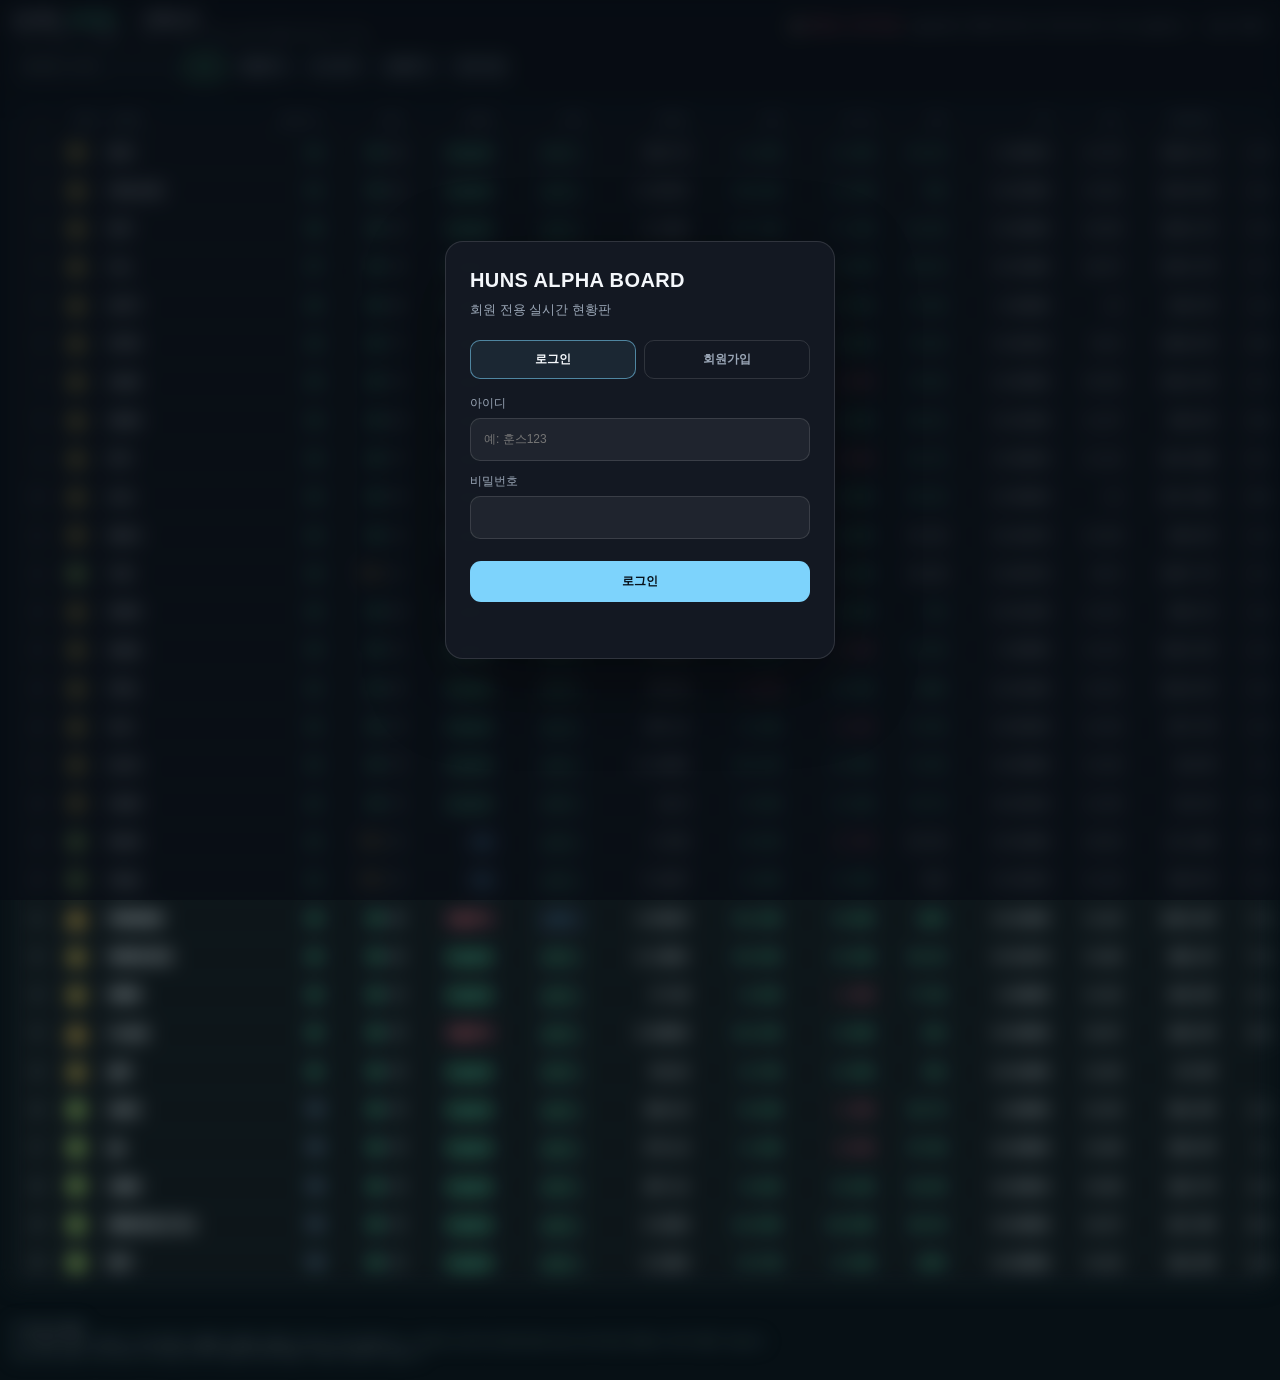
==== commit 93a20329: "Public Alpha Board dashboard v1.2" ====
--- a/index.html
+++ b/index.html
@@ -1,75 +1,75 @@
-<!doctype html>
-<html lang="ko">
-<head>
-<meta charset="utf-8" />
-<meta name="viewport" content="width=device-width,initial-scale=1" />
-<meta name="color-scheme" content="dark" />
-<title>ALPHA BOARD · Public Market Monitor</title>
-<style>
-:root{--bg:#071015;--panel:#0b151b;--line:#18303a;--text:#d8e7ec;--muted:#78909a;--green:#30e69a;--red:#ff6278;--amber:#ffc857;--blue:#58b8ff;--cyan:#57e6dd;--violet:#b79cff}
-*{box-sizing:border-box}body{margin:0;background:var(--bg);color:var(--text);font:12px/1.42 ui-monospace,SFMono-Regular,Menlo,Consolas,monospace}
-header{position:sticky;top:0;z-index:8;background:rgba(7,16,21,.97);backdrop-filter:blur(10px);border-bottom:1px solid var(--line);padding:11px 14px}
-.top{display:flex;gap:12px;align-items:center;justify-content:space-between;flex-wrap:wrap}.brand{font-weight:900;letter-spacing:.12em;font-size:13px}.brand b{color:var(--green)}
-.sub{color:var(--muted);font-size:10px}.status{display:flex;gap:10px;align-items:center;flex-wrap:wrap}.dot{width:7px;height:7px;border-radius:50%;display:inline-block;background:var(--green);box-shadow:0 0 10px var(--green)}
-.controls{display:flex;gap:6px;margin-top:8px;flex-wrap:wrap}input,button{background:#0a171d;border:1px solid var(--line);color:var(--text);padding:6px 8px;border-radius:6px;font:inherit}button{cursor:pointer}button.active{border-color:var(--green);color:var(--green);background:#0c201b}
-main{padding:0 10px 24px}.wrap{overflow:auto;border:1px solid var(--line);border-radius:8px;margin-top:10px;background:var(--panel)}table{border-collapse:collapse;width:100%;min-width:1280px}
-th,td{padding:8px 6px;border-bottom:1px solid #13262e;white-space:nowrap;text-align:right}th{position:sticky;top:0;background:#09141a;color:#6f8a95;font-size:9px;letter-spacing:.05em;text-transform:uppercase;z-index:2}
-th:nth-child(3),td:nth-child(3){text-align:left}tbody tr{cursor:pointer}tbody tr:hover{background:#0e1d24}.rank{color:#6f8994}.mark{font-size:15px;text-align:center}.sym{font-weight:900;font-size:13px}.tag{display:inline-block;font-size:9px;padding:1px 4px;border:1px solid var(--line);border-radius:4px;color:#8ca5ae;margin-left:3px}.tag.spot{color:var(--green);border-color:#1d654b}.tag.squeeze{color:var(--violet);border-color:#514171}.tag.futures{color:var(--blue);border-color:#315c77}.tag.balanced{color:var(--muted)}
-.q{font-weight:900}.q.strong{color:var(--green)}.q.good{color:#7fdcff}.q.neutral{color:var(--amber)}.q.watch{color:#9aaeb6}.fuel-on{color:var(--green);font-weight:800}.fuel-mid{color:var(--amber)}.fuel-low{color:var(--muted)}.review{font-weight:800}.review-review{color:var(--green)}.review-watch{color:var(--blue)}.review-wait{color:var(--muted)}.review-caution{color:var(--red)}
-.pos{color:var(--green)}.neg{color:var(--red)}.muted{color:var(--muted)}.vabove{color:var(--green)}.vbelow{color:var(--red)}footer{color:#607780;text-align:left;padding:14px 12px 18px;font-size:9px;max-width:1100px}.stale{color:var(--red)}
-#modal{position:fixed;inset:0;background:rgba(1,6,9,.76);display:none;align-items:center;justify-content:center;z-index:20;padding:16px}#modal.open{display:flex}.card{width:min(860px,96vw);max-height:88vh;overflow:auto;background:#09141a;border:1px solid #24424e;border-radius:10px;box-shadow:0 24px 80px rgba(0,0,0,.55)}.cardHead{position:sticky;top:0;background:#09141a;border-bottom:1px solid var(--line);padding:12px 14px;display:flex;justify-content:space-between;align-items:flex-start;gap:12px;z-index:2}.cardTitle{font-size:16px;font-weight:900}.close{font-size:17px;padding:2px 8px}.cardBody{padding:12px 14px}.summary{display:grid;grid-template-columns:repeat(4,minmax(0,1fr));gap:8px;margin-bottom:12px}.box{border:1px solid var(--line);background:#0b171d;border-radius:7px;padding:8px}.box .k{color:var(--muted);font-size:9px}.box .v{font-weight:900;margin-top:3px}.detailTable{min-width:0;width:100%;border:1px solid var(--line);border-radius:6px;overflow:hidden}.detailTable th,.detailTable td{position:static;padding:7px 8px;text-align:left}.detailTable th{width:150px;color:#79929c;background:#0a171d}.notes{margin-top:12px;border:1px solid var(--line);border-radius:7px;padding:9px 10px}.notes div{margin:3px 0}.disc{margin-top:11px;color:var(--muted);font-size:9px}
-@media(max-width:760px){header{padding:9px}main{padding:0 5px}.sub{display:none}th,td{padding:7px 5px}.summary{grid-template-columns:repeat(2,minmax(0,1fr))}}
-</style>
-  <link rel="stylesheet" href="auth-gate.css">
-</head>
-<body>
-<header>
-  <div class="top">
-    <div><div class="brand">ALPHA <b>BOARD</b> · PUBLIC</div><div class="sub">데이터 좋은 순 현황판 · 공개 가이드 마크는 실제 Alpha Entry가 아님</div></div>
-    <div class="status"><span><span class="dot" id="dot"></span> <span id="fresh">loading</span></span><span id="updated" class="muted">—</span><span id="count" class="muted">—</span></div>
-  </div>
-  <div class="controls">
-    <input id="search" placeholder="Symbol 검색" autocomplete="off" />
-    <button data-filter="ALL" class="active">전체</button>
-    <button data-filter="SPOT">현물주도</button>
-    <button data-filter="SHORT_SQUEEZE">숏스퀴즈</button>
-    <button data-filter="FUTURES">선물주도</button>
-    <button id="refresh">새로고침</button>
-  </div>
-</header>
-<main><div class="wrap"><table>
-<thead><tr><th>#</th><th>MARK</th><th>SYMBOL</th><th>QUALITY</th><th>FUEL</th><th>GUIDE</th><th>TYPE</th><th>PRICE</th><th>24H</th><th>OI 4H</th><th>CVD</th><th>FR</th><th>VOL</th><th>TURNOVER</th><th>ATR</th></tr></thead>
-<tbody id="body"><tr><td colspan="15" class="muted" style="text-align:center">데이터 대기 중…</td></tr></tbody>
-</table></div></main>
-<footer><b>※ 안내 및 면책</b><br>이 사이트는 현재 시장에서 거래·변동성이 활발한 종목을 선별해 보여주는 정보 필터입니다. 표시되는 순위·마크·연료·검토 표시는 매수·매도 추천이나 투자 자문이 아닙니다.<br>모든 매매 판단과 그에 따른 수익·손실 및 투자 결과에 대한 책임은 이용자 본인에게 있습니다.</footer>
-
-<div id="modal" role="dialog" aria-modal="true"><div class="card">
-  <div class="cardHead"><div><div id="mTitle" class="cardTitle">—</div><div id="mTags"></div></div><button class="close" id="close">×</button></div>
-  <div class="cardBody"><div class="summary" id="mSummary"></div><table class="detailTable" id="mTable"></table><div class="notes" id="mNotes"></div><div class="disc">상세 패널 역시 공개용 시장현황 해석입니다. 개인용 Alpha/Huns 매매 기준은 포함하지 않습니다.</div></div>
-</div></div>
-<script>
-let DATA=null,FILTER='ALL';
-const $=s=>document.querySelector(s),fmt=(v,d=2)=>v==null?'N/A':Number(v).toLocaleString(undefined,{maximumFractionDigits:d}),sign=(v,d=2)=>v==null?'N/A':`${v>0?'+':''}${Number(v).toFixed(d)}%`;
-function money(v){if(v==null)return'N/A';v=Number(v);if(v>=1e9)return'$'+(v/1e9).toFixed(2)+'B';if(v>=1e6)return'$'+(v/1e6).toFixed(1)+'M';if(v>=1e3)return'$'+(v/1e3).toFixed(0)+'K';return'$'+v.toFixed(0)}
-function cls(v){return v==null?'muted':v>0?'pos':v<0?'neg':'muted'}
-function qcls(g){return(g||'watch').toLowerCase()}function fcls(x){return 'fuel-'+(x||'LOW').toLowerCase()}function rcls(x){return 'review-'+(x||'WAIT').toLowerCase()}
-const fuelKo=x=>x==='ON'?'ON':x==='MID'?'MID':'LOW';const reviewKo=x=>x==='REVIEW'?'진입검토':x==='WATCH'?'관찰':x==='CAUTION'?'과열주의':'대기';
-function tagHtml(tags){return(tags||[]).map(t=>t==='SPOT'?'<span class="tag spot">현물주도</span>':t==='SHORT_SQUEEZE'?'<span class="tag squeeze">숏스퀴즈</span>':t==='FUTURES'?'<span class="tag futures">선물주도</span>':'<span class="tag balanced">균형</span>').join('')}
-function matches(r){if(FILTER==='ALL')return true;return(r.tags||[]).includes(FILTER)}
-function render(){if(!DATA)return;const q=$('#search').value.trim().toUpperCase();let rows=(DATA.rows||[]).filter(r=>matches(r)&&(!q||r.symbol.includes(q)));
-$('#body').innerHTML=rows.length?rows.map(r=>`<tr data-rank="${r.rank}"><td class="rank">${r.rank}</td><td class="mark">${r.public_mark||'🟡'}</td><td><span class="sym">${r.symbol}</span></td><td class="q ${qcls(r.grade)}">${r.quality}</td><td class="${fcls(r.fuel)}">${fuelKo(r.fuel)} <span class="muted">${r.fuel_score}</span></td><td class="review ${rcls(r.review)}">${reviewKo(r.review)}</td><td>${tagHtml(r.tags)}</td><td>${fmt(r.price,8)}</td><td class="${cls(r.p24)}">${sign(r.p24)}</td><td class="${cls(r.oi4)}">${sign(r.oi4)}</td><td class="${r.cvd==null?'muted':r.cvd>=60?'pos':r.cvd<45?'neg':''}">${r.cvd==null?'N/A':fmt(r.cvd,1)+'%'}</td><td class="${r.funding==null?'muted':r.funding>=.08?'neg':r.funding<=-.03?'pos':''}">${r.funding==null?'N/A':sign(r.funding,4)}</td><td>${r.surge==null?'N/A':'×'+fmt(r.surge,2)}</td><td>${money(r.turnover)}</td><td>${r.atr==null?'N/A':fmt(r.atr,2)+'%'}</td></tr>`).join(''):`<tr><td colspan="15" class="muted" style="text-align:center">조건에 맞는 종목 없음</td></tr>`;
-document.querySelectorAll('#body tr[data-rank]').forEach(tr=>tr.onclick=()=>openDetail(Number(tr.dataset.rank)));}
-function rowByRank(rank){return(DATA.rows||[]).find(x=>x.rank===rank)}
-function box(k,v,cl=''){return`<div class="box"><div class="k">${k}</div><div class="v ${cl}">${v}</div></div>`}
-function openDetail(rank){const r=rowByRank(rank);if(!r)return;$('#mTitle').innerHTML=`${r.public_mark||'🟡'} ${r.symbol} · QUALITY ${r.quality}`;$('#mTags').innerHTML=tagHtml(r.tags);
-$('#mSummary').innerHTML=box('연료',`${fuelKo(r.fuel)} · ${r.fuel_score}`,fcls(r.fuel))+box('공개 가이드',reviewKo(r.review),rcls(r.review))+box('현물주도 점수',r.driver?.spot??'N/A','pos')+box('선물주도 점수',r.driver?.futures??'N/A','')+box('숏스퀴즈 점수',r.driver?.short_squeeze??'N/A','')+box('24H',sign(r.p24),cls(r.p24))+box('OI 4H',sign(r.oi4),cls(r.oi4))+box('CVD',r.cvd==null?'N/A':fmt(r.cvd,1)+'%');
-const rows=[['PRICE',fmt(r.price,8)],['4H 가격',sign(r.ret4)],['OI 1H',sign(r.oi1)],['OI 4H',sign(r.oi4)],['CVD',r.cvd==null?'N/A':fmt(r.cvd,1)+'%'],['Funding',r.funding==null?'N/A':sign(r.funding,4)],['Turnover',money(r.turnover)],['Volume Surge',r.surge==null?'N/A':'×'+fmt(r.surge,2)],['VWAP',r.vwap||'N/A'],['ATR',r.atr==null?'N/A':fmt(r.atr,2)+'%'],['Range Position',r.range_pos==null?'N/A':fmt(r.range_pos,1)+'%'],['BB Position',r.bb_pos==null?'N/A':fmt(r.bb_pos,1)+'%']];
-$('#mTable').innerHTML='<tbody>'+rows.map(x=>`<tr><th>${x[0]}</th><td>${x[1]}</td></tr>`).join('')+'</tbody>';const ns=[...(r.notes||[])];if((r.risk_flags||[]).length)ns.push('리스크: '+r.risk_flags.join(' · '));$('#mNotes').innerHTML='<b>공개 해석</b>'+ (ns.length?ns.map(x=>`<div>• ${x}</div>`).join(''):'<div class="muted">• 특이사항 없음</div>');$('#modal').classList.add('open')}
-function closeDetail(){$('#modal').classList.remove('open')}$('#close').onclick=closeDetail;$('#modal').onclick=e=>{if(e.target===$('#modal'))closeDetail()};document.addEventListener('keydown',e=>{if(e.key==='Escape')closeDetail()});
-async function load(){try{const r=await fetch('./alpha_public.json?t='+Date.now(),{cache:'no-store'});if(!r.ok)throw Error('HTTP '+r.status);DATA=await r.json();const age=Math.max(0,Math.floor(Date.now()/1000-(DATA.updated_ts||0)));$('#updated').textContent='updated '+(DATA.updated||'—');$('#count').textContent=(DATA.count||0)+' symbols · web '+(DATA.publish_sec||300)+'s';const stale=age>Math.max(900,(DATA.scan_sec||180)*4);$('#fresh').textContent=stale?'STALE '+Math.floor(age/60)+'m':'LIVE';$('#fresh').className=stale?'stale':'';$('#dot').style.background=stale?'var(--red)':'var(--green)';render()}catch(e){$('#fresh').textContent='DATA ERROR';$('#fresh').className='stale';$('#dot').style.background='var(--red)'}}
-$('#search').addEventListener('input',render);document.querySelectorAll('[data-filter]').forEach(b=>b.onclick=()=>{FILTER=b.dataset.filter;document.querySelectorAll('[data-filter]').forEach(x=>x.classList.toggle('active',x===b));render()});$('#refresh').onclick=load;
-load();setInterval(load,60000);
-</script>
-  <script src="auth-config.js"></script>
-  <script src="auth-gate.js"></script>
-</body></html>
+<!doctype html>
+<html lang="ko">
+<head>
+<meta charset="utf-8" />
+<meta name="viewport" content="width=device-width,initial-scale=1" />
+<meta name="color-scheme" content="dark" />
+<title>ALPHA BOARD · Public Market Monitor</title>
+<style>
+:root{--bg:#071015;--panel:#0b151b;--line:#18303a;--text:#d8e7ec;--muted:#78909a;--green:#30e69a;--red:#ff6278;--amber:#ffc857;--blue:#58b8ff;--cyan:#57e6dd;--violet:#b79cff}
+*{box-sizing:border-box}body{margin:0;background:var(--bg);color:var(--text);font:12px/1.42 ui-monospace,SFMono-Regular,Menlo,Consolas,monospace}
+header{position:sticky;top:0;z-index:8;background:rgba(7,16,21,.97);backdrop-filter:blur(10px);border-bottom:1px solid var(--line);padding:11px 14px}
+.top{display:flex;gap:12px;align-items:center;justify-content:space-between;flex-wrap:wrap}.brand{font-weight:900;letter-spacing:.12em;font-size:13px}.brand b{color:var(--green)}
+.sub{color:var(--muted);font-size:10px}.status{display:flex;gap:10px;align-items:center;flex-wrap:wrap}.dot{width:7px;height:7px;border-radius:50%;display:inline-block;background:var(--green);box-shadow:0 0 10px var(--green)}
+.controls{display:flex;gap:6px;margin-top:8px;flex-wrap:wrap}input,button{background:#0a171d;border:1px solid var(--line);color:var(--text);padding:6px 8px;border-radius:6px;font:inherit}button{cursor:pointer}button.active{border-color:var(--green);color:var(--green);background:#0c201b}
+main{padding:0 10px 24px}.wrap{overflow:auto;border:1px solid var(--line);border-radius:8px;margin-top:10px;background:var(--panel)}table{border-collapse:collapse;width:100%;min-width:1280px}
+th,td{padding:8px 6px;border-bottom:1px solid #13262e;white-space:nowrap;text-align:right}th{position:sticky;top:0;background:#09141a;color:#6f8a95;font-size:9px;letter-spacing:.05em;text-transform:uppercase;z-index:2}
+th:nth-child(3),td:nth-child(3){text-align:left}tbody tr{cursor:pointer}tbody tr:hover{background:#0e1d24}.rank{color:#6f8994}.mark{font-size:15px;text-align:center}.sym{font-weight:900;font-size:13px}.tag{display:inline-block;font-size:9px;padding:1px 4px;border:1px solid var(--line);border-radius:4px;color:#8ca5ae;margin-left:3px}.tag.spot{color:var(--green);border-color:#1d654b}.tag.squeeze{color:var(--violet);border-color:#514171}.tag.futures{color:var(--blue);border-color:#315c77}.tag.balanced{color:var(--muted)}
+.q{font-weight:900}.q.strong{color:var(--green)}.q.good{color:#7fdcff}.q.neutral{color:var(--amber)}.q.watch{color:#9aaeb6}.fuel-on{color:var(--green);font-weight:800}.fuel-mid{color:var(--amber)}.fuel-low{color:var(--muted)}.review{font-weight:800}.review-review{color:var(--green)}.review-watch{color:var(--blue)}.review-wait{color:var(--muted)}.review-caution{color:var(--red)}
+.pos{color:var(--green)}.neg{color:var(--red)}.muted{color:var(--muted)}.vabove{color:var(--green)}.vbelow{color:var(--red)}footer{color:#607780;text-align:left;padding:14px 12px 18px;font-size:9px;max-width:1100px}.stale{color:var(--red)}
+#modal{position:fixed;inset:0;background:rgba(1,6,9,.76);display:none;align-items:center;justify-content:center;z-index:20;padding:16px}#modal.open{display:flex}.card{width:min(860px,96vw);max-height:88vh;overflow:auto;background:#09141a;border:1px solid #24424e;border-radius:10px;box-shadow:0 24px 80px rgba(0,0,0,.55)}.cardHead{position:sticky;top:0;background:#09141a;border-bottom:1px solid var(--line);padding:12px 14px;display:flex;justify-content:space-between;align-items:flex-start;gap:12px;z-index:2}.cardTitle{font-size:16px;font-weight:900}.close{font-size:17px;padding:2px 8px}.cardBody{padding:12px 14px}.summary{display:grid;grid-template-columns:repeat(4,minmax(0,1fr));gap:8px;margin-bottom:12px}.box{border:1px solid var(--line);background:#0b171d;border-radius:7px;padding:8px}.box .k{color:var(--muted);font-size:9px}.box .v{font-weight:900;margin-top:3px}.detailTable{min-width:0;width:100%;border:1px solid var(--line);border-radius:6px;overflow:hidden}.detailTable th,.detailTable td{position:static;padding:7px 8px;text-align:left}.detailTable th{width:150px;color:#79929c;background:#0a171d}.notes{margin-top:12px;border:1px solid var(--line);border-radius:7px;padding:9px 10px}.notes div{margin:3px 0}.disc{margin-top:11px;color:var(--muted);font-size:9px}
+@media(max-width:760px){header{padding:9px}main{padding:0 5px}.sub{display:none}th,td{padding:7px 5px}.summary{grid-template-columns:repeat(2,minmax(0,1fr))}}
+</style>
+  <link rel="stylesheet" href="auth-gate.css">
+</head>
+<body>
+<header>
+  <div class="top">
+    <div><div class="brand">ALPHA <b>BOARD</b> · PUBLIC</div><div class="sub">데이터 좋은 순 현황판 · 공개 가이드 마크는 실제 Alpha Entry가 아님</div></div>
+    <div class="status"><span><span class="dot" id="dot"></span> <span id="fresh">loading</span></span><span id="updated" class="muted">—</span><span id="count" class="muted">—</span></div>
+  </div>
+  <div class="controls">
+    <input id="search" placeholder="Symbol 검색" autocomplete="off" />
+    <button data-filter="ALL" class="active">전체</button>
+    <button data-filter="SPOT">현물주도</button>
+    <button data-filter="SHORT_SQUEEZE">숏스퀴즈</button>
+    <button data-filter="FUTURES">선물주도</button>
+    <button id="refresh">새로고침</button>
+  </div>
+</header>
+<main><div class="wrap"><table>
+<thead><tr><th>#</th><th>MARK</th><th>SYMBOL</th><th>QUALITY</th><th>FUEL</th><th>GUIDE</th><th>TYPE</th><th>PRICE</th><th>24H</th><th>OI 4H</th><th>CVD</th><th>FR</th><th>VOL</th><th>TURNOVER</th><th>ATR</th></tr></thead>
+<tbody id="body"><tr><td colspan="15" class="muted" style="text-align:center">데이터 대기 중…</td></tr></tbody>
+</table></div></main>
+<footer><b>※ 안내 및 면책</b><br>이 사이트는 현재 시장에서 거래·변동성이 활발한 종목을 선별해 보여주는 정보 필터입니다. 표시되는 순위·마크·연료·검토 표시는 매수·매도 추천이나 투자 자문이 아닙니다.<br>모든 매매 판단과 그에 따른 수익·손실 및 투자 결과에 대한 책임은 이용자 본인에게 있습니다.</footer>
+
+<div id="modal" role="dialog" aria-modal="true"><div class="card">
+  <div class="cardHead"><div><div id="mTitle" class="cardTitle">—</div><div id="mTags"></div></div><button class="close" id="close">×</button></div>
+  <div class="cardBody"><div class="summary" id="mSummary"></div><table class="detailTable" id="mTable"></table><div class="notes" id="mNotes"></div><div class="disc">상세 패널 역시 공개용 시장현황 해석입니다. 개인용 Alpha/Huns 매매 기준은 포함하지 않습니다.</div></div>
+</div></div>
+<script>
+let DATA=null,FILTER='ALL';
+const $=s=>document.querySelector(s),fmt=(v,d=2)=>v==null?'N/A':Number(v).toLocaleString(undefined,{maximumFractionDigits:d}),sign=(v,d=2)=>v==null?'N/A':`${v>0?'+':''}${Number(v).toFixed(d)}%`;
+function money(v){if(v==null)return'N/A';v=Number(v);if(v>=1e9)return'$'+(v/1e9).toFixed(2)+'B';if(v>=1e6)return'$'+(v/1e6).toFixed(1)+'M';if(v>=1e3)return'$'+(v/1e3).toFixed(0)+'K';return'$'+v.toFixed(0)}
+function cls(v){return v==null?'muted':v>0?'pos':v<0?'neg':'muted'}
+function qcls(g){return(g||'watch').toLowerCase()}function fcls(x){return 'fuel-'+(x||'LOW').toLowerCase()}function rcls(x){return 'review-'+(x||'WAIT').toLowerCase()}
+const fuelKo=x=>x==='ON'?'ON':x==='MID'?'MID':'LOW';const reviewKo=x=>x==='REVIEW'?'진입검토':x==='WATCH'?'관찰':x==='CAUTION'?'과열주의':'대기';
+function tagHtml(tags){return(tags||[]).map(t=>t==='SPOT'?'<span class="tag spot">현물주도</span>':t==='SHORT_SQUEEZE'?'<span class="tag squeeze">숏스퀴즈</span>':t==='FUTURES'?'<span class="tag futures">선물주도</span>':'<span class="tag balanced">균형</span>').join('')}
+function matches(r){if(FILTER==='ALL')return true;return(r.tags||[]).includes(FILTER)}
+function render(){if(!DATA)return;const q=$('#search').value.trim().toUpperCase();let rows=(DATA.rows||[]).filter(r=>matches(r)&&(!q||r.symbol.includes(q)));
+$('#body').innerHTML=rows.length?rows.map(r=>`<tr data-rank="${r.rank}"><td class="rank">${r.rank}</td><td class="mark">${r.public_mark||'🟡'}</td><td><span class="sym">${r.symbol}</span></td><td class="q ${qcls(r.grade)}">${r.quality}</td><td class="${fcls(r.fuel)}">${fuelKo(r.fuel)} <span class="muted">${r.fuel_score}</span></td><td class="review ${rcls(r.review)}">${reviewKo(r.review)}</td><td>${tagHtml(r.tags)}</td><td>${fmt(r.price,8)}</td><td class="${cls(r.p24)}">${sign(r.p24)}</td><td class="${cls(r.oi4)}">${sign(r.oi4)}</td><td class="${r.cvd==null?'muted':r.cvd>=60?'pos':r.cvd<45?'neg':''}">${r.cvd==null?'N/A':fmt(r.cvd,1)+'%'}</td><td class="${r.funding==null?'muted':r.funding>=.08?'neg':r.funding<=-.03?'pos':''}">${r.funding==null?'N/A':sign(r.funding,4)}</td><td>${r.surge==null?'N/A':'×'+fmt(r.surge,2)}</td><td>${money(r.turnover)}</td><td>${r.atr==null?'N/A':fmt(r.atr,2)+'%'}</td></tr>`).join(''):`<tr><td colspan="15" class="muted" style="text-align:center">조건에 맞는 종목 없음</td></tr>`;
+document.querySelectorAll('#body tr[data-rank]').forEach(tr=>tr.onclick=()=>openDetail(Number(tr.dataset.rank)));}
+function rowByRank(rank){return(DATA.rows||[]).find(x=>x.rank===rank)}
+function box(k,v,cl=''){return`<div class="box"><div class="k">${k}</div><div class="v ${cl}">${v}</div></div>`}
+function openDetail(rank){const r=rowByRank(rank);if(!r)return;$('#mTitle').innerHTML=`${r.public_mark||'🟡'} ${r.symbol} · QUALITY ${r.quality}`;$('#mTags').innerHTML=tagHtml(r.tags);
+$('#mSummary').innerHTML=box('연료',`${fuelKo(r.fuel)} · ${r.fuel_score}`,fcls(r.fuel))+box('공개 가이드',reviewKo(r.review),rcls(r.review))+box('현물주도 점수',r.driver?.spot??'N/A','pos')+box('선물주도 점수',r.driver?.futures??'N/A','')+box('숏스퀴즈 점수',r.driver?.short_squeeze??'N/A','')+box('24H',sign(r.p24),cls(r.p24))+box('OI 4H',sign(r.oi4),cls(r.oi4))+box('CVD',r.cvd==null?'N/A':fmt(r.cvd,1)+'%');
+const rows=[['PRICE',fmt(r.price,8)],['4H 가격',sign(r.ret4)],['OI 1H',sign(r.oi1)],['OI 4H',sign(r.oi4)],['CVD',r.cvd==null?'N/A':fmt(r.cvd,1)+'%'],['Funding',r.funding==null?'N/A':sign(r.funding,4)],['Turnover',money(r.turnover)],['Volume Surge',r.surge==null?'N/A':'×'+fmt(r.surge,2)],['VWAP',r.vwap||'N/A'],['ATR',r.atr==null?'N/A':fmt(r.atr,2)+'%'],['Range Position',r.range_pos==null?'N/A':fmt(r.range_pos,1)+'%'],['BB Position',r.bb_pos==null?'N/A':fmt(r.bb_pos,1)+'%']];
+$('#mTable').innerHTML='<tbody>'+rows.map(x=>`<tr><th>${x[0]}</th><td>${x[1]}</td></tr>`).join('')+'</tbody>';const ns=[...(r.notes||[])];if((r.risk_flags||[]).length)ns.push('리스크: '+r.risk_flags.join(' · '));$('#mNotes').innerHTML='<b>공개 해석</b>'+ (ns.length?ns.map(x=>`<div>• ${x}</div>`).join(''):'<div class="muted">• 특이사항 없음</div>');$('#modal').classList.add('open')}
+function closeDetail(){$('#modal').classList.remove('open')}$('#close').onclick=closeDetail;$('#modal').onclick=e=>{if(e.target===$('#modal'))closeDetail()};document.addEventListener('keydown',e=>{if(e.key==='Escape')closeDetail()});
+async function load(){try{const r=await fetch('./alpha_public.json?t='+Date.now(),{cache:'no-store'});if(!r.ok)throw Error('HTTP '+r.status);DATA=await r.json();const age=Math.max(0,Math.floor(Date.now()/1000-(DATA.updated_ts||0)));$('#updated').textContent='updated '+(DATA.updated||'—');$('#count').textContent=(DATA.count||0)+' symbols · web '+(DATA.publish_sec||300)+'s';const stale=age>Math.max(900,(DATA.scan_sec||180)*4);$('#fresh').textContent=stale?'STALE '+Math.floor(age/60)+'m':'LIVE';$('#fresh').className=stale?'stale':'';$('#dot').style.background=stale?'var(--red)':'var(--green)';render()}catch(e){$('#fresh').textContent='DATA ERROR';$('#fresh').className='stale';$('#dot').style.background='var(--red)'}}
+$('#search').addEventListener('input',render);document.querySelectorAll('[data-filter]').forEach(b=>b.onclick=()=>{FILTER=b.dataset.filter;document.querySelectorAll('[data-filter]').forEach(x=>x.classList.toggle('active',x===b));render()});$('#refresh').onclick=load;
+load();setInterval(load,60000);
+</script>
+  <script src="auth-config.js"></script>
+  <script src="auth-gate.js"></script>
+</body></html>
